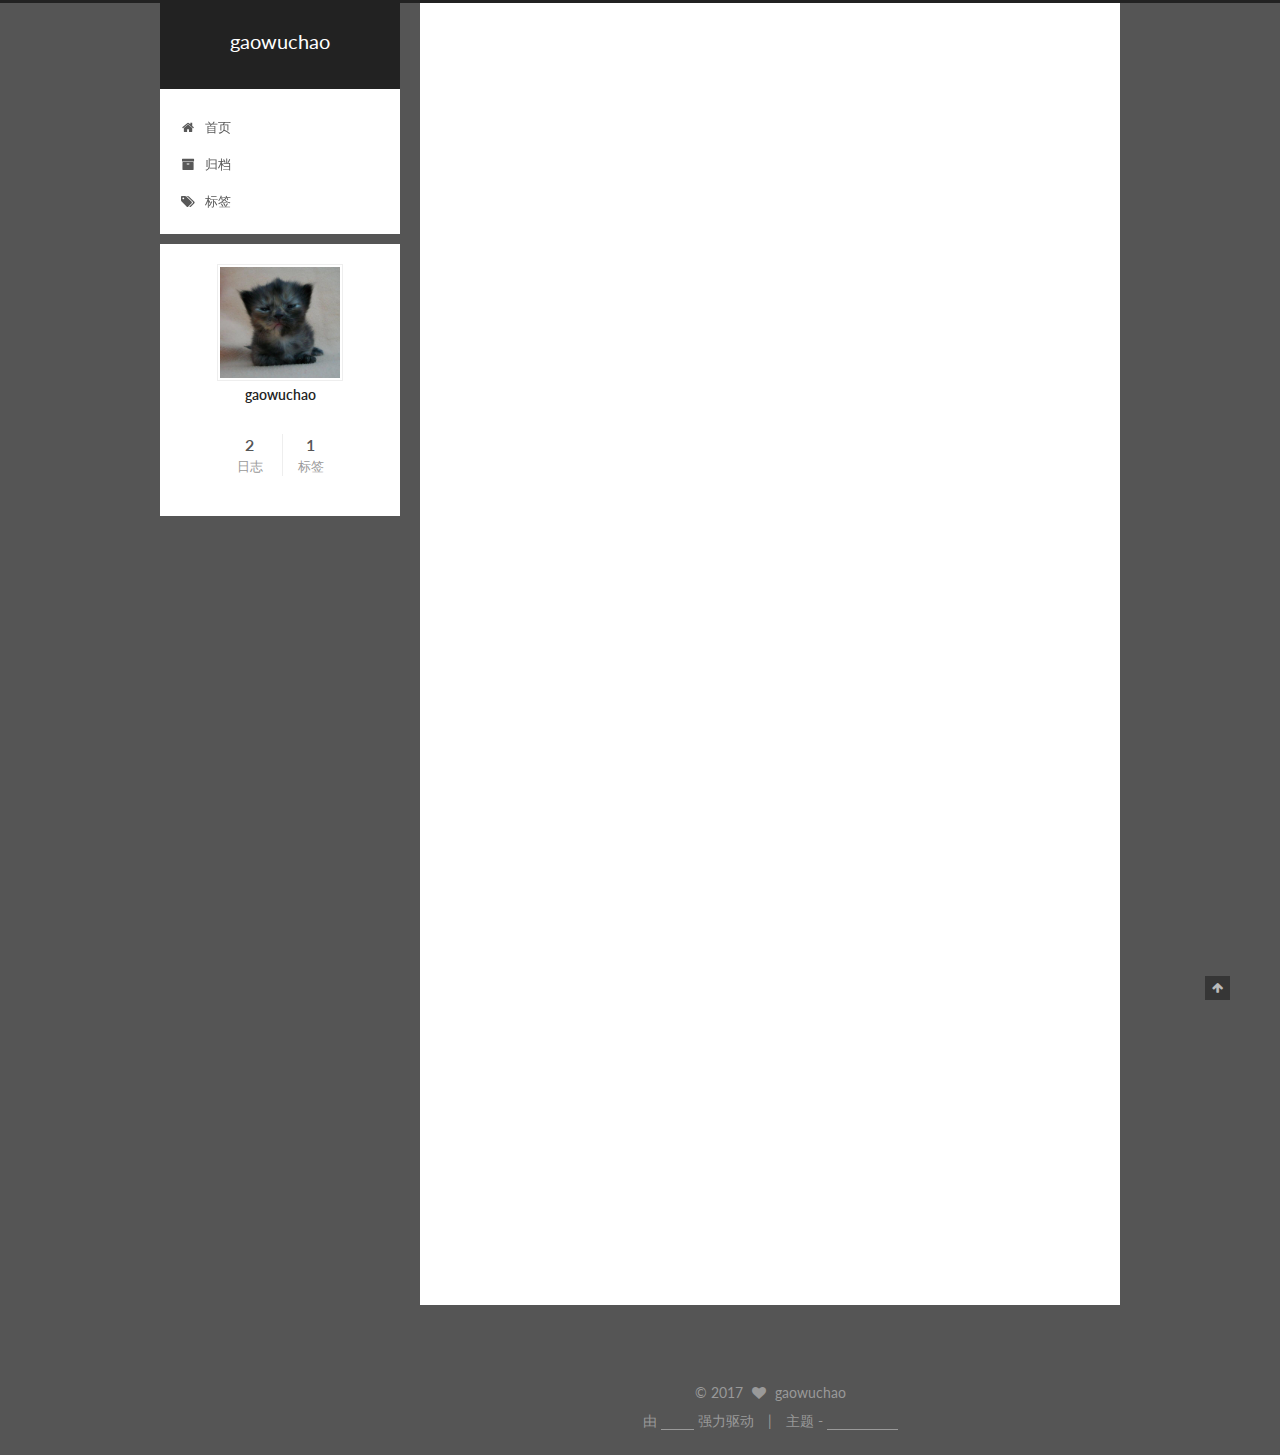
==== index.html @ a47b8e63 "Site updated: 2017-01-17 15:33:04" ====
<!doctype html>



  


<html class="theme-next pisces use-motion" lang="zh-Hans">
<head>
  <meta charset="UTF-8"/>
<meta http-equiv="X-UA-Compatible" content="IE=edge" />
<meta name="viewport" content="width=device-width, initial-scale=1, maximum-scale=1"/>



<meta http-equiv="Cache-Control" content="no-transform" />
<meta http-equiv="Cache-Control" content="no-siteapp" />












  
  
  <link href="/lib/fancybox/source/jquery.fancybox.css?v=2.1.5" rel="stylesheet" type="text/css" />




  
  
  
  

  
    
    
  

  

  

  

  

  
    
    
    <link href="//fonts.googleapis.com/css?family=Lato:300,300italic,400,400italic,700,700italic&subset=latin,latin-ext" rel="stylesheet" type="text/css">
  






<link href="/lib/font-awesome/css/font-awesome.min.css?v=4.6.2" rel="stylesheet" type="text/css" />

<link href="/css/main.css?v=5.1.0" rel="stylesheet" type="text/css" />


  <meta name="keywords" content="Hexo, NexT" />








  <link rel="shortcut icon" type="image/x-icon" href="/favicon.ico?v=5.1.0" />






<meta property="og:type" content="website">
<meta property="og:title" content="gaowuchao">
<meta property="og:url" content="http://yoursite.com/index.html">
<meta property="og:site_name" content="gaowuchao">
<meta name="twitter:card" content="summary">
<meta name="twitter:title" content="gaowuchao">



<script type="text/javascript" id="hexo.configurations">
  var NexT = window.NexT || {};
  var CONFIG = {
    root: '/',
    scheme: 'Pisces',
    sidebar: {"position":"left","display":"post"},
    fancybox: true,
    motion: true,
    duoshuo: {
      userId: '0',
      author: '博主'
    },
    algolia: {
      applicationID: '',
      apiKey: '',
      indexName: '',
      hits: {"per_page":10},
      labels: {"input_placeholder":"Search for Posts","hits_empty":"We didn't find any results for the search: ${query}","hits_stats":"${hits} results found in ${time} ms"}
    }
  };
</script>



  <link rel="canonical" href="http://yoursite.com/"/>





  <title> gaowuchao </title>
</head>

<body itemscope itemtype="http://schema.org/WebPage" lang="zh-Hans">

  










  
  
    
  

  <div class="container one-collumn sidebar-position-left 
   page-home 
 ">
    <div class="headband"></div>

    <header id="header" class="header" itemscope itemtype="http://schema.org/WPHeader">
      <div class="header-inner"><div class="site-meta ">
  

  <div class="custom-logo-site-title">
    <a href="/"  class="brand" rel="start">
      <span class="logo-line-before"><i></i></span>
      <span class="site-title">gaowuchao</span>
      <span class="logo-line-after"><i></i></span>
    </a>
  </div>
    
      <p class="site-subtitle"></p>
    
</div>

<div class="site-nav-toggle">
  <button>
    <span class="btn-bar"></span>
    <span class="btn-bar"></span>
    <span class="btn-bar"></span>
  </button>
</div>

<nav class="site-nav">
  

  
    <ul id="menu" class="menu">
      
        
        <li class="menu-item menu-item-home">
          <a href="/" rel="section">
            
              <i class="menu-item-icon fa fa-fw fa-home"></i> <br />
            
            首页
          </a>
        </li>
      
        
        <li class="menu-item menu-item-archives">
          <a href="/archives" rel="section">
            
              <i class="menu-item-icon fa fa-fw fa-archive"></i> <br />
            
            归档
          </a>
        </li>
      
        
        <li class="menu-item menu-item-tags">
          <a href="/tags" rel="section">
            
              <i class="menu-item-icon fa fa-fw fa-tags"></i> <br />
            
            标签
          </a>
        </li>
      

      
    </ul>
  

  
</nav>



 </div>
    </header>

    <main id="main" class="main">
      <div class="main-inner">
        <div class="content-wrap">
          <div id="content" class="content">
            
  <section id="posts" class="posts-expand">
    
      

  

  
  
  

  <article class="post post-type-normal " itemscope itemtype="http://schema.org/Article">
  <link itemprop="mainEntityOfPage" href="http://yoursite.com/2017/01/17/test-标题/">

  <span style="display:none" itemprop="author" itemscope itemtype="http://schema.org/Person">
    <meta itemprop="name" content="gaowuchao">
    <meta itemprop="description" content="">
    <meta itemprop="image" content="/images/head_img.png">
  </span>

  <span style="display:none" itemprop="publisher" itemscope itemtype="http://schema.org/Organization">
    <meta itemprop="name" content="gaowuchao">
    <span style="display:none" itemprop="logo" itemscope itemtype="http://schema.org/ImageObject">
      <img style="display:none;" itemprop="url image" alt="gaowuchao" src="">
    </span>
  </span>

    
      <header class="post-header">

        
        
          <h1 class="post-title" itemprop="name headline">
            
            
              
                
                <a class="post-title-link" href="/2017/01/17/test-标题/" itemprop="url">
                  test_title
                </a>
              
            
          </h1>
        

        <div class="post-meta">
          <span class="post-time">
            
              <span class="post-meta-item-icon">
                <i class="fa fa-calendar-o"></i>
              </span>
              
                <span class="post-meta-item-text">发表于</span>
              
              <time title="Post created" itemprop="dateCreated datePublished" datetime="2017-01-17T10:44:06+08:00">
                2017-01-17
              </time>
            

            

            
          </span>

          

          
            
          

          

          
          

          

          

        </div>
      </header>
    


    <div class="post-body" itemprop="articleBody">

      
      

      
        
          
            
          
        
      
    </div>

    <div>
      
    </div>

    <div>
      
    </div>


    <footer class="post-footer">
      

      

      
      
        <div class="post-eof"></div>
      
    </footer>
  </article>


    
      

  

  
  
  

  <article class="post post-type-normal " itemscope itemtype="http://schema.org/Article">
  <link itemprop="mainEntityOfPage" href="http://yoursite.com/2017/01/12/hello-world/">

  <span style="display:none" itemprop="author" itemscope itemtype="http://schema.org/Person">
    <meta itemprop="name" content="gaowuchao">
    <meta itemprop="description" content="">
    <meta itemprop="image" content="/images/head_img.png">
  </span>

  <span style="display:none" itemprop="publisher" itemscope itemtype="http://schema.org/Organization">
    <meta itemprop="name" content="gaowuchao">
    <span style="display:none" itemprop="logo" itemscope itemtype="http://schema.org/ImageObject">
      <img style="display:none;" itemprop="url image" alt="gaowuchao" src="">
    </span>
  </span>

    
      <header class="post-header">

        
        
          <h1 class="post-title" itemprop="name headline">
            
            
              
                
                <a class="post-title-link" href="/2017/01/12/hello-world/" itemprop="url">
                  Hello World
                </a>
              
            
          </h1>
        

        <div class="post-meta">
          <span class="post-time">
            
              <span class="post-meta-item-icon">
                <i class="fa fa-calendar-o"></i>
              </span>
              
                <span class="post-meta-item-text">发表于</span>
              
              <time title="Post created" itemprop="dateCreated datePublished" datetime="2017-01-12T16:53:51+08:00">
                2017-01-12
              </time>
            

            

            
          </span>

          

          
            
          

          

          
          

          

          

        </div>
      </header>
    


    <div class="post-body" itemprop="articleBody">

      
      

      
        
          
            <p>Welcome to <a href="https://hexo.io/" target="_blank" rel="external">Hexo</a>! This is your very first post. Check <a href="https://hexo.io/docs/" target="_blank" rel="external">documentation</a> for more info. If you get any problems when using Hexo, you can find the answer in <a href="https://hexo.io/docs/troubleshooting.html" target="_blank" rel="external">troubleshooting</a> or you can ask me on <a href="https://github.com/hexojs/hexo/issues" target="_blank" rel="external">GitHub</a>.</p>
<h2 id="Quick-Start"><a href="#Quick-Start" class="headerlink" title="Quick Start"></a>Quick Start</h2><h3 id="Create-a-new-post"><a href="#Create-a-new-post" class="headerlink" title="Create a new post"></a>Create a new post</h3><figure class="highlight bash"><table><tr><td class="gutter"><pre><div class="line">1</div></pre></td><td class="code"><pre><div class="line">$ hexo new <span class="string">"My New Post"</span></div></pre></td></tr></table></figure>
<p>More info: <a href="https://hexo.io/docs/writing.html" target="_blank" rel="external">Writing</a></p>
<h3 id="Run-server"><a href="#Run-server" class="headerlink" title="Run server"></a>Run server</h3><figure class="highlight bash"><table><tr><td class="gutter"><pre><div class="line">1</div></pre></td><td class="code"><pre><div class="line">$ hexo server</div></pre></td></tr></table></figure>
<p>More info: <a href="https://hexo.io/docs/server.html" target="_blank" rel="external">Server</a></p>
<h3 id="Generate-static-files"><a href="#Generate-static-files" class="headerlink" title="Generate static files"></a>Generate static files</h3><figure class="highlight bash"><table><tr><td class="gutter"><pre><div class="line">1</div></pre></td><td class="code"><pre><div class="line">$ hexo generate</div></pre></td></tr></table></figure>
<p>More info: <a href="https://hexo.io/docs/generating.html" target="_blank" rel="external">Generating</a></p>
<h3 id="Deploy-to-remote-sites"><a href="#Deploy-to-remote-sites" class="headerlink" title="Deploy to remote sites"></a>Deploy to remote sites</h3><figure class="highlight bash"><table><tr><td class="gutter"><pre><div class="line">1</div></pre></td><td class="code"><pre><div class="line">$ hexo deploy</div></pre></td></tr></table></figure>
<p>More info: <a href="https://hexo.io/docs/deployment.html" target="_blank" rel="external">Deployment</a></p>

          
        
      
    </div>

    <div>
      
    </div>

    <div>
      
    </div>


    <footer class="post-footer">
      

      

      
      
        <div class="post-eof"></div>
      
    </footer>
  </article>


    
  </section>

  

          
          </div>
          


          

        </div>
        
          
  
  <div class="sidebar-toggle">
    <div class="sidebar-toggle-line-wrap">
      <span class="sidebar-toggle-line sidebar-toggle-line-first"></span>
      <span class="sidebar-toggle-line sidebar-toggle-line-middle"></span>
      <span class="sidebar-toggle-line sidebar-toggle-line-last"></span>
    </div>
  </div>

  <aside id="sidebar" class="sidebar">
    <div class="sidebar-inner">

      

      

      <section class="site-overview sidebar-panel sidebar-panel-active">
        <div class="site-author motion-element" itemprop="author" itemscope itemtype="http://schema.org/Person">
          <img class="site-author-image" itemprop="image"
               src="/images/head_img.png"
               alt="gaowuchao" />
          <p class="site-author-name" itemprop="name">gaowuchao</p>
          <p class="site-description motion-element" itemprop="description"></p>
        </div>
        <nav class="site-state motion-element">
        
          
            <div class="site-state-item site-state-posts">
              <a href="/archives">
                <span class="site-state-item-count">2</span>
                <span class="site-state-item-name">日志</span>
              </a>
            </div>
          

          

          
            <div class="site-state-item site-state-tags">
              <a href="/tags">
                <span class="site-state-item-count">1</span>
                <span class="site-state-item-name">标签</span>
              </a>
            </div>
          

        </nav>

        

        <div class="links-of-author motion-element">
          
        </div>

        
        

        
        

        


      </section>

      

    </div>
  </aside>


        
      </div>
    </main>

    <footer id="footer" class="footer">
      <div class="footer-inner">
        <div class="copyright" >
  
  &copy; 
  <span itemprop="copyrightYear">2017</span>
  <span class="with-love">
    <i class="fa fa-heart"></i>
  </span>
  <span class="author" itemprop="copyrightHolder">gaowuchao</span>
</div>


<div class="powered-by">
  由 <a class="theme-link" href="https://hexo.io">Hexo</a> 强力驱动
</div>

<div class="theme-info">
  主题 -
  <a class="theme-link" href="https://github.com/iissnan/hexo-theme-next">
    NexT.Pisces
  </a>
</div>


        

        
      </div>
    </footer>

    <div class="back-to-top">
      <i class="fa fa-arrow-up"></i>
    </div>
  </div>

  

<script type="text/javascript">
  if (Object.prototype.toString.call(window.Promise) !== '[object Function]') {
    window.Promise = null;
  }
</script>









  




  
  <script type="text/javascript" src="/lib/jquery/index.js?v=2.1.3"></script>

  
  <script type="text/javascript" src="/lib/fastclick/lib/fastclick.min.js?v=1.0.6"></script>

  
  <script type="text/javascript" src="/lib/jquery_lazyload/jquery.lazyload.js?v=1.9.7"></script>

  
  <script type="text/javascript" src="/lib/velocity/velocity.min.js?v=1.2.1"></script>

  
  <script type="text/javascript" src="/lib/velocity/velocity.ui.min.js?v=1.2.1"></script>

  
  <script type="text/javascript" src="/lib/fancybox/source/jquery.fancybox.pack.js?v=2.1.5"></script>


  


  <script type="text/javascript" src="/js/src/utils.js?v=5.1.0"></script>

  <script type="text/javascript" src="/js/src/motion.js?v=5.1.0"></script>



  
  


  <script type="text/javascript" src="/js/src/affix.js?v=5.1.0"></script>

  <script type="text/javascript" src="/js/src/schemes/pisces.js?v=5.1.0"></script>



  

  


  <script type="text/javascript" src="/js/src/bootstrap.js?v=5.1.0"></script>



  



  




	





  





  

  




  
  

  

  

  
<script>
(function(){
    var bp = document.createElement('script');
    var curProtocol = window.location.protocol.split(':')[0];
    if (curProtocol === 'https') {
        bp.src = 'https://zz.bdstatic.com/linksubmit/push.js';        
    }
    else {
        bp.src = 'http://push.zhanzhang.baidu.com/push.js';
    }
    var s = document.getElementsByTagName("script")[0];
    s.parentNode.insertBefore(bp, s);
})();
</script>


  


</body>
</html>
---- css/main.css ----
/* normalize.css v3.0.2 | MIT License | git.io/normalize */
html {
  font-family: sans-serif; /* 1 */
  -ms-text-size-adjust: 100%; /* 2 */
  -webkit-text-size-adjust: 100%; /* 2 */
}
body {
  margin: 0;
}
article,
aside,
details,
figcaption,
figure,
footer,
header,
hgroup,
main,
menu,
nav,
section,
summary {
  display: block;
}
audio,
canvas,
progress,
video {
  display: inline-block; /* 1 */
  vertical-align: baseline; /* 2 */
}
audio:not([controls]) {
  display: none;
  height: 0;
}
[hidden],
template {
  display: none;
}
a {
  background-color: transparent;
}
a:active,
a:hover {
  outline: 0;
}
abbr[title] {
  border-bottom: 1px dotted;
}
b,
strong {
  font-weight: bold;
}
dfn {
  font-style: italic;
}
h1 {
  font-size: 2em;
  margin: 0.67em 0;
}
mark {
  background: #ff0;
  color: #000;
}
small {
  font-size: 80%;
}
sub,
sup {
  font-size: 75%;
  line-height: 0;
  position: relative;
  vertical-align: baseline;
}
sup {
  top: -0.5em;
}
sub {
  bottom: -0.25em;
}
img {
  border: 0;
}
svg:not(:root) {
  overflow: hidden;
}
figure {
  margin: 1em 40px;
}
hr {
  -moz-box-sizing: content-box;
  box-sizing: content-box;
  height: 0;
}
pre {
  overflow: auto;
}
code,
kbd,
pre,
samp {
  font-family: monospace, monospace;
  font-size: 1em;
}
button,
input,
optgroup,
select,
textarea {
  color: inherit; /* 1 */
  font: inherit; /* 2 */
  margin: 0; /* 3 */
}
button {
  overflow: visible;
}
button,
select {
  text-transform: none;
}
button,
html input[type="button"],
input[type="reset"],
input[type="submit"] {
  -webkit-appearance: button; /* 2 */
  cursor: pointer; /* 3 */
}
button[disabled],
html input[disabled] {
  cursor: default;
}
button::-moz-focus-inner,
input::-moz-focus-inner {
  border: 0;
  padding: 0;
}
input {
  line-height: normal;
}
input[type="checkbox"],
input[type="radio"] {
  box-sizing: border-box; /* 1 */
  padding: 0; /* 2 */
}
input[type="number"]::-webkit-inner-spin-button,
input[type="number"]::-webkit-outer-spin-button {
  height: auto;
}
input[type="search"] {
  -webkit-appearance: textfield; /* 1 */
  -moz-box-sizing: content-box;
  -webkit-box-sizing: content-box; /* 2 */
  box-sizing: content-box;
}
input[type="search"]::-webkit-search-cancel-button,
input[type="search"]::-webkit-search-decoration {
  -webkit-appearance: none;
}
fieldset {
  border: 1px solid #c0c0c0;
  margin: 0 2px;
  padding: 0.35em 0.625em 0.75em;
}
legend {
  border: 0; /* 1 */
  padding: 0; /* 2 */
}
textarea {
  overflow: auto;
}
optgroup {
  font-weight: bold;
}
table {
  border-collapse: collapse;
  border-spacing: 0;
}
td,
th {
  padding: 0;
}
::selection {
  background: #262a30;
  color: #fff;
}
body {
  position: relative;
  font-family: 'Lato', "PingFang SC", "Microsoft YaHei", sans-serif;
  font-size: 14px;
  line-height: 2;
  color: #555;
  background: #555;
}
@media (max-width: 767px) {
  body {
    padding-right: 0 !important;
  }
}
@media (min-width: 768px) and (max-width: 991px) {
  body {
    padding-right: 0 !important;
  }
}
@media (min-width: 1600px) {
  body {
    font-size: 16px;
  }
}
h1,
h2,
h3,
h4,
h5,
h6 {
  margin: 0;
  padding: 0;
  font-weight: bold;
  line-height: 1.5;
  font-family: 'Lato', "PingFang SC", "Microsoft YaHei", sans-serif;
}
h2,
h3,
h4,
h5,
h6 {
  margin: 20px 0 15px;
}
h1 {
  font-size: 22px;
}
@media (max-width: 767px) {
  h1 {
    font-size: 18px;
  }
}
h2 {
  font-size: 20px;
}
@media (max-width: 767px) {
  h2 {
    font-size: 16px;
  }
}
h3 {
  font-size: 18px;
}
@media (max-width: 767px) {
  h3 {
    font-size: 14px;
  }
}
h4 {
  font-size: 16px;
}
@media (max-width: 767px) {
  h4 {
    font-size: 12px;
  }
}
h5 {
  font-size: 14px;
}
@media (max-width: 767px) {
  h5 {
    font-size: 10px;
  }
}
h6 {
  font-size: 12px;
}
@media (max-width: 767px) {
  h6 {
    font-size: 8px;
  }
}
p {
  margin: 0 0 25px 0;
}
a {
  color: #555;
  text-decoration: none;
  border-bottom: 1px solid #999;
  word-wrap: break-word;
}
a:hover {
  color: #222;
  border-bottom-color: #222;
}
ul {
  list-style: none;
}
blockquote {
  margin: 0;
  padding: 0;
}
img {
  display: block;
  margin: auto;
  max-width: 100%;
  height: auto;
}
hr {
  margin: 40px 0;
  height: 3px;
  border: none;
  background-color: #ddd;
  background-image: repeating-linear-gradient(-45deg, #fff, #fff 4px, transparent 4px, transparent 8px);
}
blockquote {
  padding: 0 15px;
  color: #666;
  border-left: 4px solid #ddd;
}
blockquote cite::before {
  content: "-";
  padding: 0 5px;
}
dt {
  font-weight: 700;
}
dd {
  margin: 0;
  padding: 0;
}
.text-left {
  text-align: left;
}
.text-center {
  text-align: center;
}
.text-right {
  text-align: right;
}
.text-justify {
  text-align: justify;
}
.text-nowrap {
  white-space: nowrap;
}
.text-lowercase {
  text-transform: lowercase;
}
.text-uppercase {
  text-transform: uppercase;
}
.text-capitalize {
  text-transform: capitalize;
}
.center-block {
  display: block;
  margin-left: auto;
  margin-right: auto;
}
.clearfix:before,
.clearfix:after {
  content: " ";
  display: table;
}
.clearfix:after {
  clear: both;
}
.pullquote {
  width: 45%;
}
.pullquote.left {
  float: left;
  margin-left: 5px;
  margin-right: 10px;
}
.pullquote.right {
  float: right;
  margin-left: 10px;
  margin-right: 5px;
}
.affix.affix.affix {
  position: fixed;
}
.translation {
  margin-top: -20px;
  font-size: 14px;
  color: #999;
}
.scrollbar-measure {
  width: 100px;
  height: 100px;
  overflow: scroll;
  position: absolute;
  top: -9999px;
}
.use-motion .motion-element {
  opacity: 0;
}
#local-search-input {
  padding: 3px;
  border: none;
  text-indent: 14px;
  border-radius: 0;
  width: 140px;
  outline: none;
  border-bottom: 1px solid #999;
  background: inherit;
  opacity: 0.5;
}
#local-search-input:focus {
  opacity: 1;
}
.search-icon {
  position: absolute;
  top: 9px;
}
table {
  margin: 20px 0;
  width: 100%;
  border-collapse: collapse;
  border-spacing: 0;
  border: 1px solid #ddd;
  font-size: 14px;
  table-layout: fixed;
  word-wrap: break-all;
}
table>tbody>tr:nth-of-type(odd) {
  background-color: #f9f9f9;
}
table>tbody>tr:hover {
  background-color: #f5f5f5;
}
caption,
th,
td {
  padding: 8px;
  text-align: left;
  vertical-align: middle;
  font-weight: normal;
}
th,
td {
  border-bottom: 3px solid #ddd;
  border-right: 1px solid #eee;
}
th {
  padding-bottom: 10px;
  font-weight: 700;
}
td {
  border-bottom-width: 1px;
}
html,
body {
  height: 100%;
}
.container {
  position: relative;
  min-height: 100%;
}
.header-inner {
  margin: 0 auto;
  padding: 100px 0 70px;
  width: 700px;
}
@media (min-width: 1600px) {
  .container .header-inner {
    width: 900px;
  }
}
.main {
  padding-bottom: 150px;
}
.main-inner {
  margin: 0 auto;
  width: 700px;
}
@media (min-width: 1600px) {
  .container .main-inner {
    width: 900px;
  }
}
.footer {
  position: absolute;
  left: 0;
  bottom: 0;
  width: 100%;
  min-height: 50px;
}
.footer-inner {
  box-sizing: border-box;
  margin: 20px auto;
  width: 700px;
}
@media (min-width: 1600px) {
  .container .footer-inner {
    width: 900px;
  }
}
pre,
.highlight {
  overflow: auto;
  margin: 20px 0;
  padding: 0;
  font-size: 13px;
  color: #4d4d4c;
  background: #f7f7f7;
  line-height: 1.6;
}
pre,
code {
  font-family: consolas, Menlo, "PingFang SC", "Microsoft YaHei", monospace;
}
code {
  padding: 2px 4px;
  word-wrap: break-word;
  color: #4d4d4c;
  background: #f7f7f7;
  border-radius: 3px;
  font-size: 13px;
}
pre code {
  padding: 0;
  color: #4d4d4c;
  background: none;
  text-shadow: none;
}
.highlight {
  border-radius: 1px;
}
.highlight pre {
  border: none;
  margin: 0;
  padding: 10px 0;
}
.highlight table {
  margin: 0;
  width: auto;
  border: none;
}
.highlight td {
  border: none;
  padding: 0;
}
.highlight figcaption {
  font-size: 1em;
  color: #4d4d4c;
  line-height: 1em;
  margin-bottom: 1em;
}
.highlight figcaption:before,
.highlight figcaption:after {
  content: " ";
  display: table;
}
.highlight figcaption:after {
  clear: both;
}
.highlight figcaption a {
  float: right;
  color: #4d4d4c;
}
.highlight figcaption a:hover {
  border-bottom-color: #4d4d4c;
}
.highlight .gutter pre {
  padding-left: 10px;
  padding-right: 10px;
  color: #869194;
  text-align: right;
  background-color: #eff2f3;
}
.highlight .code pre {
  padding-left: 10px;
  padding-right: 10px;
  background-color: #f7f7f7;
}
.highlight .line {
  height: 20px;
}
.gutter {
  -webkit-user-select: none;
  -moz-user-select: none;
  -ms-user-select: none;
  user-select: none;
}
.gist table {
  width: auto;
}
.gist table td {
  border: none;
}
pre .deletion {
  background: #fdd;
}
pre .addition {
  background: #dfd;
}
pre .meta {
  color: #8959a8;
}
pre .comment {
  color: #8e908c;
}
pre .variable,
pre .attribute,
pre .tag,
pre .regexp,
pre .ruby .constant,
pre .xml .tag .title,
pre .xml .pi,
pre .xml .doctype,
pre .html .doctype,
pre .css .id,
pre .css .class,
pre .css .pseudo {
  color: #c82829;
}
pre .number,
pre .preprocessor,
pre .built_in,
pre .literal,
pre .params,
pre .constant,
pre .command {
  color: #f5871f;
}
pre .ruby .class .title,
pre .css .rules .attribute,
pre .string,
pre .value,
pre .inheritance,
pre .header,
pre .ruby .symbol,
pre .xml .cdata,
pre .special,
pre .number,
pre .formula {
  color: #718c00;
}
pre .title,
pre .css .hexcolor {
  color: #3e999f;
}
pre .function,
pre .python .decorator,
pre .python .title,
pre .ruby .function .title,
pre .ruby .title .keyword,
pre .perl .sub,
pre .javascript .title,
pre .coffeescript .title {
  color: #4271ae;
}
pre .keyword,
pre .javascript .function {
  color: #8959a8;
}
.full-image.full-image.full-image {
  border: none;
  max-width: 100%;
  width: auto;
  margin: 20px auto;
}
@media (min-width: 992px) {
  .full-image.full-image.full-image {
    max-width: none;
    width: 118%;
    margin: 0 -9%;
  }
}
.blockquote-center,
.page-home .post-type-quote blockquote,
.page-post-detail .post-type-quote blockquote {
  position: relative;
  margin: 40px 0;
  padding: 0;
  border-left: none;
  text-align: center;
}
.blockquote-center::before,
.page-home .post-type-quote blockquote::before,
.page-post-detail .post-type-quote blockquote::before,
.blockquote-center::after,
.page-home .post-type-quote blockquote::after,
.page-post-detail .post-type-quote blockquote::after {
  position: absolute;
  content: ' ';
  display: block;
  width: 100%;
  height: 24px;
  opacity: 0.2;
  background-repeat: no-repeat;
  background-position: 0 -6px;
  background-size: 22px 22px;
}
.blockquote-center::before,
.page-home .post-type-quote blockquote::before,
.page-post-detail .post-type-quote blockquote::before {
  top: -20px;
  background-image: url("../images/quote-l.svg");
  border-top: 1px solid #ccc;
}
.blockquote-center::after,
.page-home .post-type-quote blockquote::after,
.page-post-detail .post-type-quote blockquote::after {
  bottom: -20px;
  background-image: url("../images/quote-r.svg");
  border-bottom: 1px solid #ccc;
  background-position: 100% 8px;
}
.blockquote-center p,
.page-home .post-type-quote blockquote p,
.page-post-detail .post-type-quote blockquote p,
.blockquote-center div,
.page-home .post-type-quote blockquote div,
.page-post-detail .post-type-quote blockquote div {
  text-align: center;
}
.post .post-body .group-picture img {
  box-sizing: border-box;
  padding: 0 3px;
  border: none;
}
.post .group-picture-row {
  overflow: hidden;
  margin-top: 6px;
}
.post .group-picture-row:first-child {
  margin-top: 0;
}
.post .group-picture-column {
  float: left;
}
.page-post-detail .post-body .group-picture-column {
  float: none;
  margin-top: 10px;
  width: auto !important;
}
.page-post-detail .post-body .group-picture-column img {
  margin: 0 auto;
}
.page-archive .group-picture-container {
  overflow: hidden;
}
.page-archive .group-picture-row {
  float: left;
}
.page-archive .group-picture-row:first-child {
  margin-top: 6px;
}
.page-archive .group-picture-column {
  max-width: 150px;
  max-height: 150px;
}
.note {
  padding: 20px;
  margin: 20px 0;
  border: 1px solid #eee;
  border-left-width: 5px;
  border-radius: 3px;
}
.note h2,
.note h3,
.note h4,
.note h5,
.note h6 {
  margin-top: 0;
  margin-bottom: 5px;
}
.note p:last-child {
  margin-bottom: 0;
}
.note code {
  border-radius: 3px;
}
.note+.note {
  margin-top: -5px;
}
.default {
  border-left-color: #777;
}
.default h2,
.default h3,
.default h4,
.default h5,
.default h6 {
  color: #777;
}
.primary {
  border-left-color: #428bca;
}
.primary h2,
.primary h3,
.primary h4,
.primary h5,
.primary h6 {
  color: #428bca;
}
.success {
  border-left-color: #5cb85c;
}
.success h2,
.success h3,
.success h4,
.success h5,
.success h6 {
  color: #5cb85c;
}
.danger {
  border-left-color: #d9534f;
}
.danger h2,
.danger h3,
.danger h4,
.danger h5,
.danger h6 {
  color: #d9534f;
}
.warning {
  border-left-color: #f0ad4e;
}
.warning h2,
.warning h3,
.warning h4,
.warning h5,
.warning h6 {
  color: #f0ad4e;
}
.info {
  border-left-color: #5bc0de;
}
.info h2,
.info h3,
.info h4,
.info h5,
.info h6 {
  color: #5bc0de;
}
.btn {
  display: inline-block;
  padding: 0 20px;
  font-size: 14px;
  color: #fff;
  background: #222;
  border: 2px solid #555;
  text-decoration: none;
  border-radius: 0;
  transition-property: background-color;
  transition-duration: 0.2s;
  transition-timing-function: ease-in-out;
  transition-delay: 0s;
}
.btn:hover,
.post-more-link .btn:hover {
  border-color: #222;
  color: #fff;
  background: #222;
}
.btn-bar {
  display: block;
  width: 22px;
  height: 2px;
  background: #555;
  border-radius: 1px;
}
.btn-bar+.btn-bar {
  margin-top: 4px;
}
.pagination {
  margin: 120px 0 40px;
  text-align: center;
  border-top: 1px solid #eee;
}
.page-number-basic,
.pagination .prev,
.pagination .next,
.pagination .page-number,
.pagination .space {
  display: inline-block;
  position: relative;
  top: -1px;
  margin: 0 10px;
  padding: 0 10px;
  line-height: 30px;
}
@media (max-width: 767px) {
  .page-number-basic,
  .pagination .prev,
  .pagination .next,
  .pagination .page-number,
  .pagination .space {
    margin: 0 5px;
  }
}
.pagination .prev,
.pagination .next,
.pagination .page-number {
  border-bottom: 0;
  border-top: 1px solid #eee;
  transition-property: border-color;
  transition-duration: 0.2s;
  transition-timing-function: ease-in-out;
  transition-delay: 0s;
}
.pagination .prev:hover,
.pagination .next:hover,
.pagination .page-number:hover {
  border-top-color: #222;
}
.pagination .space {
  padding: 0;
  margin: 0;
}
.pagination .prev {
  margin-left: 0;
}
.pagination .next {
  margin-right: 0;
}
.pagination .page-number.current {
  color: #fff;
  background: #ccc;
  border-top-color: #ccc;
}
@media (max-width: 767px) {
  .pagination {
    border-top: none;
  }
  .pagination .prev,
  .pagination .next,
  .pagination .page-number {
    margin-bottom: 10px;
    border-top: 0;
    border-bottom: 1px solid #eee;
  }
  .pagination .prev:hover,
  .pagination .next:hover,
  .pagination .page-number:hover {
    border-bottom-color: #222;
  }
}
.comments {
  margin: 60px 20px 0;
}
.tag-cloud {
  text-align: center;
}
.tag-cloud a {
  display: inline-block;
  margin: 10px;
}
.back-to-top {
  box-sizing: border-box;
  position: fixed;
  bottom: -100px;
  right: 50px;
  z-index: 1050;
  padding: 0 6px;
  width: 25px;
  background: #222;
  font-size: 12px;
  opacity: 0.6;
  color: #fff;
  cursor: pointer;
  text-align: center;
  -webkit-transform: translateZ(0);
  transition-property: bottom;
  transition-duration: 0.2s;
  transition-timing-function: ease-in-out;
  transition-delay: 0s;
}
@media (max-width: 767px) {
  .back-to-top {
    display: none;
  }
}
@media (min-width: 768px) and (max-width: 991px) {
  .back-to-top {
    display: none;
  }
}
.back-to-top.back-to-top-on {
  bottom: 40px;
}
.header {
  background: #fff;
}
.header-inner {
  position: relative;
}
.headband {
  height: 3px;
  background: #222;
}
.site-meta {
  margin: 0;
  text-align: center;
}
@media (max-width: 767px) {
  .site-meta {
    text-align: center;
  }
}
.brand {
  position: relative;
  display: inline-block;
  padding: 0 40px;
  color: #fff;
  background: #222;
  border-bottom: none;
}
.brand:hover {
  color: #fff;
}
.logo {
  display: inline-block;
  margin-right: 5px;
  line-height: 36px;
  vertical-align: top;
}
.site-title {
  display: inline-block;
  vertical-align: top;
  line-height: 36px;
  font-size: 20px;
  font-weight: normal;
  font-family: 'Lato', "PingFang SC", "Microsoft YaHei", sans-serif;
}
.site-subtitle {
  margin-top: 10px;
  font-size: 13px;
  color: #ddd;
}
.use-motion .brand {
  opacity: 0;
}
.use-motion .logo,
.use-motion .site-title,
.use-motion .site-subtitle {
  opacity: 0;
  position: relative;
  top: -10px;
}
.site-nav-toggle {
  display: none;
  position: absolute;
  top: 10px;
  left: 10px;
}
@media (max-width: 767px) {
  .site-nav-toggle {
    display: block;
  }
}
.site-nav-toggle button {
  margin-top: 2px;
  padding: 9px 10px;
  background: transparent;
  border: none;
}
@media (max-width: 767px) {
  .site-nav {
    display: none;
    margin: 0 -10px;
    padding: 0 10px;
    clear: both;
    border-top: 1px solid #ddd;
  }
}
@media (min-width: 768px) and (max-width: 991px) {
  .site-nav {
    display: block !important;
  }
}
@media (min-width: 992px) {
  .site-nav {
    display: block !important;
  }
}
.menu {
  margin-top: 20px;
  padding-left: 0;
  text-align: center;
}
.menu .menu-item {
  display: inline-block;
  margin: 0 10px;
}
@media screen and (max-width: 767px) {
  .menu .menu-item {
    margin-top: 10px;
  }
}
.menu .menu-item a {
  display: block;
  font-size: 13px;
  text-transform: capitalize;
  line-height: inherit;
  border-bottom: 1px solid transparent;
  transition-property: border-color;
  transition-duration: 0.2s;
  transition-timing-function: ease-in-out;
  transition-delay: 0s;
}
.menu .menu-item a:hover,
.menu-item-active a {
  border-bottom-color: #222;
}
.menu .menu-item .fa {
  margin-right: 5px;
}
.use-motion .menu-item {
  opacity: 0;
}
.post-body {
  font-family: 'Lato', "PingFang SC", "Microsoft YaHei", sans-serif;
}
@media (max-width: 767px) {
  .post-body {
    word-break: break-word;
  }
}
.post-body .fancybox img {
  display: block !important;
  margin: 0 auto;
  cursor: pointer;
  cursor: zoom-in;
  cursor: -webkit-zoom-in;
}
.post-body .image-caption,
.post-body .figure .caption {
  margin: 10px auto 15px;
  text-align: center;
  font-size: 14px;
  color: #999;
  font-weight: bold;
  line-height: 1;
}
.post-sticky-flag {
  display: inline-block;
  font-size: 16px;
  -ms-transform: rotate(30deg);
  -webkit-transform: rotate(30deg);
  -moz-transform: rotate(30deg);
  -ms-transform: rotate(30deg);
  -o-transform: rotate(30deg);
  transform: rotate(30deg);
}
.posts-expand {
  padding-top: 40px;
}
@media (max-width: 767px) {
  .posts-expand {
    margin: 0 20px;
  }
  .post-body pre,
  .post-body .highlight {
    padding: 10px;
  }
  .post-body pre .gutter pre,
  .post-body .highlight .gutter pre {
    padding-right: 10px;
  }
}
@media (min-width: 992px) {
  .posts-expand .post-body {
    text-align: justify;
  }
}
.posts-expand .post-body h2,
.posts-expand .post-body h3,
.posts-expand .post-body h4,
.posts-expand .post-body h5,
.posts-expand .post-body h6 {
  padding-top: 10px;
}
.posts-expand .post-body h2 .header-anchor,
.posts-expand .post-body h3 .header-anchor,
.posts-expand .post-body h4 .header-anchor,
.posts-expand .post-body h5 .header-anchor,
.posts-expand .post-body h6 .header-anchor {
  float: right;
  margin-left: 10px;
  color: #ccc;
  border-bottom-style: none;
  visibility: hidden;
}
.posts-expand .post-body h2 .header-anchor:hover,
.posts-expand .post-body h3 .header-anchor:hover,
.posts-expand .post-body h4 .header-anchor:hover,
.posts-expand .post-body h5 .header-anchor:hover,
.posts-expand .post-body h6 .header-anchor:hover {
  color: inherit;
}
.posts-expand .post-body h2:hover .header-anchor,
.posts-expand .post-body h3:hover .header-anchor,
.posts-expand .post-body h4:hover .header-anchor,
.posts-expand .post-body h5:hover .header-anchor,
.posts-expand .post-body h6:hover .header-anchor {
  visibility: visible;
}
.posts-expand .post-body ul li {
  list-style: circle;
}
.posts-expand .post-body img {
  box-sizing: border-box;
  margin: auto;
  padding: 3px;
  border: 1px solid #ddd;
}
.posts-expand .fancybox img {
  margin: 0 auto;
}
@media (max-width: 767px) {
  .posts-collapse {
    margin: 0 20px;
  }
  .posts-collapse .post-title,
  .posts-collapse .post-meta {
    display: block;
    width: auto;
    text-align: left;
  }
}
.posts-collapse {
  position: relative;
  z-index: 1010;
  margin-left: 55px;
}
.posts-collapse::after {
  content: " ";
  position: absolute;
  top: 20px;
  left: 0;
  margin-left: -2px;
  width: 4px;
  height: 100%;
  background: #f5f5f5;
  z-index: -1;
}
@media (max-width: 767px) {
  .posts-collapse {
    margin: 0 20px;
  }
}
.posts-collapse .collection-title {
  position: relative;
  margin: 60px 0;
}
.posts-collapse .collection-title h2 {
  margin-left: 20px;
}
.posts-collapse .collection-title small {
  color: #bbb;
}
.posts-collapse .collection-title::before {
  content: " ";
  position: absolute;
  left: 0;
  top: 50%;
  margin-left: -4px;
  margin-top: -4px;
  width: 8px;
  height: 8px;
  background: #bbb;
  border-radius: 50%;
}
.posts-collapse .post {
  margin: 30px 0;
}
.posts-collapse .post-header {
  position: relative;
  transition-duration: 0.2s;
  transition-timing-function: ease-in-out;
  transition-delay: 0s;
  transition-property: border;
  border-bottom: 1px dashed #ccc;
}
.posts-collapse .post-header::before {
  content: " ";
  position: absolute;
  left: 0;
  top: 12px;
  width: 6px;
  height: 6px;
  margin-left: -4px;
  background: #bbb;
  border-radius: 50%;
  border: 1px solid #fff;
  transition-duration: 0.2s;
  transition-timing-function: ease-in-out;
  transition-delay: 0s;
  transition-property: background;
}
.posts-collapse .post-header:hover {
  border-bottom-color: #666;
}
.posts-collapse .post-header:hover::before {
  background: #222;
}
.posts-collapse .post-meta {
  position: absolute;
  font-size: 12px;
  left: 20px;
  top: 5px;
}
.posts-collapse .post-comments-count {
  display: none;
}
.posts-collapse .post-title {
  margin-left: 60px;
  font-size: 16px;
  font-weight: normal;
  line-height: inherit;
}
.posts-collapse .post-title::after {
  margin-left: 3px;
  opacity: 0.6;
}
.posts-collapse .post-title a {
  color: #666;
  border-bottom: none;
}
.page-home .post-type-quote .post-header,
.page-post-detail .post-type-quote .post-header,
.page-home .post-type-quote .post-tags,
.page-post-detail .post-type-quote .post-tags {
  display: none;
}
.posts-expand .post-title {
  font-size: 26px;
  text-align: center;
  word-break: break-word;
  font-weight: 400;
}
@media (max-width: 767px) {
  .posts-expand .post-title {
    font-size: 22px;
  }
}
.posts-expand .post-title-link {
  display: inline-block;
  position: relative;
  color: #555;
  border-bottom: none;
  line-height: 1.2;
  vertical-align: top;
}
.posts-expand .post-title-link::before {
  content: "";
  position: absolute;
  width: 100%;
  height: 2px;
  bottom: 0;
  left: 0;
  background-color: #000;
  visibility: hidden;
  -webkit-transform: scaleX(0);
  -moz-transform: scaleX(0);
  -ms-transform: scaleX(0);
  -o-transform: scaleX(0);
  transform: scaleX(0);
  transition-duration: 0.2s;
  transition-timing-function: ease-in-out;
  transition-delay: 0s;
}
.posts-expand .post-title-link:hover::before {
  visibility: visible;
  -webkit-transform: scaleX(1);
  -moz-transform: scaleX(1);
  -ms-transform: scaleX(1);
  -o-transform: scaleX(1);
  transform: scaleX(1);
}
.posts-expand .post-title-link .fa {
  font-size: 16px;
}
.posts-expand .post-meta {
  margin: 3px 0 60px 0;
  color: #999;
  font-family: 'Lato', "PingFang SC", "Microsoft YaHei", sans-serif;
  font-size: 12px;
  text-align: center;
}
.posts-expand .post-meta .post-category-list {
  display: inline-block;
  margin: 0;
  padding: 3px;
}
.posts-expand .post-meta .post-category-list-link {
  color: #999;
}
.posts-expand .post-meta .post-description {
  font-size: 14px;
  margin-top: 2px;
}
.post-meta-divider {
  margin: 0 0.5em;
}
.post-meta-item-icon {
  margin-right: 3px;
}
@media (min-width: 768px) and (max-width: 991px) {
  .post-meta-item-icon {
    display: inline-block;
  }
}
@media (max-width: 767px) {
  .post-meta-item-icon {
    display: inline-block;
  }
}
@media (min-width: 768px) and (max-width: 991px) {
  .post-meta-item-text {
    display: none;
  }
}
@media (max-width: 767px) {
  .post-meta-item-text {
    display: none;
  }
}
@media (max-width: 767px) {
  .posts-expand .post-comments-count {
    display: none;
  }
}
.post-more-link {
  margin-top: 50px;
}
.post-more-link .btn {
  color: #555;
  font-size: 14px;
  background: #fff;
  border-radius: 2px;
  line-height: 2;
  margin: 0 4px 8px 4px;
}
.post-more-link .fa-fw {
  width: 1.285714285714286em;
  text-align: left;
}
.posts-expand .post-tags {
  margin-top: 40px;
  text-align: center;
}
.posts-expand .post-tags a {
  display: inline-block;
  margin-right: 10px;
  font-size: 13px;
}
.post-nav {
  display: table;
  margin-top: 60px;
  width: 100%;
  border-top: 1px solid #eee;
}
.post-nav-divider {
  display: table-cell;
  width: 10%;
}
.post-nav-item {
  display: table-cell;
  padding: 10px 0 0 0;
  width: 45%;
  vertical-align: top;
}
.post-nav-item a {
  position: relative;
  display: block;
  line-height: 25px;
  font-size: 14px;
  color: #555;
  border-bottom: none;
}
.post-nav-item a:hover {
  color: #222;
  border-bottom: none;
}
.post-nav-item a:active {
  top: 2px;
}
.post-nav-item .fa {
  position: absolute;
  top: 8px;
  left: 0;
  font-size: 12px;
}
.post-nav-next a {
  padding-left: 15px;
}
.post-nav-prev {
  text-align: right;
}
.post-nav-prev a {
  padding-right: 15px;
}
.post-nav-prev .fa {
  right: 0;
  left: auto;
}
.posts-expand .post-eof {
  display: block;
  margin: 80px auto 60px;
  width: 8%;
  height: 1px;
  background: #ccc;
  text-align: center;
}
.post:last-child .post-eof.post-eof.post-eof {
  display: none;
}
.post-gallery {
  display: table;
  table-layout: fixed;
  width: 100%;
  border-collapse: separate;
}
.post-gallery-row {
  display: table-row;
}
.post-gallery .post-gallery-img {
  display: table-cell;
  text-align: center;
  vertical-align: middle;
  border: none;
}
.post-gallery .post-gallery-img img {
  max-width: 100%;
  max-height: 100%;
  border: none;
}
.fancybox-close,
.fancybox-close:hover {
  border: none;
}
.sidebar {
  position: fixed;
  right: 0;
  top: 0;
  bottom: 0;
  width: 0;
  z-index: 1040;
  box-shadow: inset 0 2px 6px #000;
  background: #222;
  -webkit-transform: translateZ(0);
}
.sidebar a {
  color: #999;
  border-bottom-color: #555;
}
.sidebar a:hover {
  color: #eee;
}
@media (min-width: 768px) and (max-width: 991px) {
  .sidebar {
    display: none !important;
  }
}
@media (max-width: 767px) {
  .sidebar {
    display: none !important;
  }
}
.sidebar-inner {
  position: relative;
  padding: 20px 10px;
  color: #999;
  text-align: center;
}
.sidebar-toggle {
  position: fixed;
  right: 50px;
  bottom: 45px;
  width: 15px;
  height: 15px;
  padding: 5px;
  background: #222;
  line-height: 0;
  z-index: 1050;
  cursor: pointer;
  -webkit-transform: translateZ(0);
}
@media (min-width: 768px) and (max-width: 991px) {
  .sidebar-toggle {
    display: none;
  }
}
@media (max-width: 767px) {
  .sidebar-toggle {
    display: none;
  }
}
.sidebar-toggle-line {
  position: relative;
  display: inline-block;
  vertical-align: top;
  height: 2px;
  width: 100%;
  background: #fff;
  margin-top: 3px;
}
.sidebar-toggle-line:first-child {
  margin-top: 0;
}
.site-author-image {
  display: block;
  margin: 0 auto;
  padding: 2px;
  max-width: 120px;
  height: auto;
  border: 1px solid #eee;
}
.site-author-name {
  margin: 0;
  text-align: center;
  color: #222;
  font-weight: 600;
}
.site-description {
  margin-top: 0;
  text-align: center;
  font-size: 13px;
  color: #999;
}
.site-state {
  overflow: hidden;
  line-height: 1.4;
  white-space: nowrap;
  text-align: center;
}
.site-state-item {
  display: inline-block;
  padding: 0 15px;
  border-left: 1px solid #eee;
}
.site-state-item:first-child {
  border-left: none;
}
.site-state-item a {
  border-bottom: none;
}
.site-state-item-count {
  display: block;
  text-align: center;
  color: inherit;
  font-weight: 600;
  font-size: 16px;
}
.site-state-item-name {
  font-size: 13px;
  color: #999;
}
.feed-link {
  margin-top: 20px;
}
.feed-link a {
  display: inline-block;
  padding: 0 15px;
  color: #fc6423;
  border: 1px solid #fc6423;
  border-radius: 4px;
}
.feed-link a i {
  color: #fc6423;
  font-size: 14px;
}
.feed-link a:hover {
  color: #fff;
  background: #fc6423;
}
.feed-link a:hover i {
  color: #fff;
}
.links-of-author {
  margin-top: 20px;
}
.links-of-author a {
  display: inline-block;
  vertical-align: middle;
  margin-right: 10px;
  margin-bottom: 10px;
  border-bottom-color: #555;
  font-size: 13px;
}
.links-of-author a:before {
  display: inline-block;
  vertical-align: middle;
  margin-right: 3px;
  content: " ";
  width: 4px;
  height: 4px;
  border-radius: 50%;
  background: #ba6ffa;
}
.links-of-blogroll {
  font-size: 13px;
}
.links-of-blogroll-title {
  margin-top: 20px;
  font-size: 14px;
  font-weight: 600;
}
.links-of-blogroll-list {
  margin: 0;
  padding: 0;
}
.links-of-blogroll-item {
  padding: 2px 10px;
}
.sidebar-nav {
  margin: 0 0 20px;
  padding-left: 0;
}
.sidebar-nav li {
  display: inline-block;
  cursor: pointer;
  border-bottom: 1px solid transparent;
  font-size: 14px;
  color: #555;
}
.sidebar-nav li:hover {
  color: #fc6423;
}
.page-post-detail .sidebar-nav-toc {
  padding: 0 5px;
}
.page-post-detail .sidebar-nav-overview {
  margin-left: 10px;
}
.sidebar-nav .sidebar-nav-active {
  color: #fc6423;
  border-bottom-color: #fc6423;
}
.sidebar-nav .sidebar-nav-active:hover {
  color: #fc6423;
}
.sidebar-panel {
  display: none;
}
.sidebar-panel-active {
  display: block;
}
.post-toc-empty {
  font-size: 14px;
  color: #666;
}
.post-toc-wrap {
  overflow: hidden;
}
.post-toc {
  overflow: auto;
}
.post-toc ol {
  margin: 0;
  padding: 0 2px 5px 10px;
  text-align: left;
  list-style: none;
  font-size: 14px;
}
.post-toc ol > ol {
  padding-left: 0;
}
.post-toc ol a {
  transition-duration: 0.2s;
  transition-timing-function: ease-in-out;
  transition-delay: 0s;
  transition-property: all;
  color: #666;
  border-bottom-color: #ccc;
}
.post-toc ol a:hover {
  color: #000;
  border-bottom-color: #000;
}
.post-toc .nav-item {
  overflow: hidden;
  text-overflow: ellipsis;
  white-space: nowrap;
  line-height: 1.8;
}
.post-toc .nav .nav-child {
  display: none;
}
.post-toc .nav .active > .nav-child {
  display: block;
}
.post-toc .nav .active-current > .nav-child {
  display: block;
}
.post-toc .nav .active-current > .nav-child > .nav-item {
  display: block;
}
.post-toc .nav .active > a {
  color: #fc6423;
  border-bottom-color: #fc6423;
}
.post-toc .nav .active-current > a {
  color: #fc6423;
}
.post-toc .nav .active-current > a:hover {
  color: #fc6423;
}
.footer {
  font-size: 14px;
  color: #999;
}
.footer img {
  border: none;
}
.footer-inner {
  text-align: center;
}
.with-love {
  display: inline-block;
  margin: 0 5px;
}
.powered-by,
.theme-info {
  display: inline-block;
}
.powered-by {
  margin-right: 10px;
}
.powered-by::after {
  content: "|";
  padding-left: 10px;
}
.cc-license {
  margin-top: 10px;
  text-align: center;
}
.cc-license .cc-opacity {
  opacity: 0.7;
  border-bottom: none;
}
.cc-license .cc-opacity:hover {
  opacity: 0.9;
}
.cc-license img {
  display: inline-block;
}
.theme-next #ds-thread #ds-reset {
  color: #555;
}
.theme-next #ds-thread #ds-reset .ds-replybox {
  margin-bottom: 30px;
}
.theme-next #ds-thread #ds-reset .ds-replybox .ds-avatar,
.theme-next #ds-reset .ds-avatar img {
  box-shadow: none;
}
.theme-next #ds-thread #ds-reset .ds-textarea-wrapper {
  border-color: #c7d4e1;
  background: none;
  border-top-right-radius: 3px;
  border-top-left-radius: 3px;
}
.theme-next #ds-thread #ds-reset .ds-textarea-wrapper textarea {
  height: 60px;
}
.theme-next #ds-reset .ds-rounded-top {
  border-radius: 0;
}
.theme-next #ds-thread #ds-reset .ds-post-toolbar {
  box-sizing: border-box;
  border: 1px solid #c7d4e1;
  background: #f6f8fa;
}
.theme-next #ds-thread #ds-reset .ds-post-options {
  height: 40px;
  border: none;
  background: none;
}
.theme-next #ds-thread #ds-reset .ds-toolbar-buttons {
  top: 11px;
}
.theme-next #ds-thread #ds-reset .ds-sync {
  top: 5px;
}
.theme-next #ds-thread #ds-reset .ds-post-button {
  top: 4px;
  right: 5px;
  width: 90px;
  height: 30px;
  border: 1px solid #c5ced7;
  border-radius: 3px;
  background-image: linear-gradient(#fbfbfc, #f5f7f9);
  color: #60676d;
}
.theme-next #ds-thread #ds-reset .ds-post-button:hover {
  background-position: 0 -30px;
  color: #60676d;
}
.theme-next #ds-thread #ds-reset .ds-comments-info {
  padding: 10px 0;
}
.theme-next #ds-thread #ds-reset .ds-sort {
  display: none;
}
.theme-next #ds-thread #ds-reset li.ds-tab a.ds-current {
  border: none;
  background: #f6f8fa;
  color: #60676d;
}
.theme-next #ds-thread #ds-reset li.ds-tab a.ds-current:hover {
  background-color: #e9f0f7;
  color: #60676d;
}
.theme-next #ds-thread #ds-reset li.ds-tab a {
  border-radius: 2px;
  padding: 5px;
}
.theme-next #ds-thread #ds-reset .ds-login-buttons p {
  color: #999;
  line-height: 36px;
}
.theme-next #ds-thread #ds-reset .ds-login-buttons .ds-service-list li {
  height: 28px;
}
.theme-next #ds-thread #ds-reset .ds-service-list a {
  background: none;
  padding: 5px;
  border: 1px solid;
  border-radius: 3px;
  text-align: center;
}
.theme-next #ds-thread #ds-reset .ds-service-list a:hover {
  color: #fff;
  background: #666;
}
.theme-next #ds-thread #ds-reset .ds-service-list .ds-weibo {
  color: #fc9b00;
  border-color: #fc9b00;
}
.theme-next #ds-thread #ds-reset .ds-service-list .ds-weibo:hover {
  background: #fc9b00;
}
.theme-next #ds-thread #ds-reset .ds-service-list .ds-qq {
  color: #60a3ec;
  border-color: #60a3ec;
}
.theme-next #ds-thread #ds-reset .ds-service-list .ds-qq:hover {
  background: #60a3ec;
}
.theme-next #ds-thread #ds-reset .ds-service-list .ds-renren {
  color: #2e7ac4;
  border-color: #2e7ac4;
}
.theme-next #ds-thread #ds-reset .ds-service-list .ds-renren:hover {
  background: #2e7ac4;
}
.theme-next #ds-thread #ds-reset .ds-service-list .ds-douban {
  color: #37994c;
  border-color: #37994c;
}
.theme-next #ds-thread #ds-reset .ds-service-list .ds-douban:hover {
  background: #37994c;
}
.theme-next #ds-thread #ds-reset .ds-service-list .ds-kaixin {
  color: #fef20d;
  border-color: #fef20d;
}
.theme-next #ds-thread #ds-reset .ds-service-list .ds-kaixin:hover {
  background: #fef20d;
}
.theme-next #ds-thread #ds-reset .ds-service-list .ds-netease {
  color: #f00;
  border-color: #f00;
}
.theme-next #ds-thread #ds-reset .ds-service-list .ds-netease:hover {
  background: #f00;
}
.theme-next #ds-thread #ds-reset .ds-service-list .ds-sohu {
  color: #ffcb05;
  border-color: #ffcb05;
}
.theme-next #ds-thread #ds-reset .ds-service-list .ds-sohu:hover {
  background: #ffcb05;
}
.theme-next #ds-thread #ds-reset .ds-service-list .ds-baidu {
  color: #2831e0;
  border-color: #2831e0;
}
.theme-next #ds-thread #ds-reset .ds-service-list .ds-baidu:hover {
  background: #2831e0;
}
.theme-next #ds-thread #ds-reset .ds-service-list .ds-google {
  color: #166bec;
  border-color: #166bec;
}
.theme-next #ds-thread #ds-reset .ds-service-list .ds-google:hover {
  background: #166bec;
}
.theme-next #ds-thread #ds-reset .ds-service-list .ds-weixin {
  color: #00ce0d;
  border-color: #00ce0d;
}
.theme-next #ds-thread #ds-reset .ds-service-list .ds-weixin:hover {
  background: #00ce0d;
}
.theme-next #ds-thread #ds-reset .ds-service-list .ds-more-services {
  border: none;
}
.theme-next #ds-thread #ds-reset .ds-service-list .ds-more-services:hover {
  background: none;
}
.theme-next #ds-reset .duoshuo-ua-admin {
  display: inline-block;
  color: #f00;
}
.theme-next #ds-reset .duoshuo-ua-platform,
.theme-next #ds-reset .duoshuo-ua-browser {
  color: #ccc;
}
.theme-next #ds-reset .duoshuo-ua-platform .fa,
.theme-next #ds-reset .duoshuo-ua-browser .fa {
  display: inline-block;
  margin-right: 3px;
}
.theme-next #ds-reset .duoshuo-ua-separator {
  display: inline-block;
  margin-left: 5px;
}
.theme-next .this_ua {
  background-color: #ccc !important;
  border-radius: 4px;
  padding: 0 5px !important;
  margin: 1px 1px !important;
  border: 1px solid #bbb !important;
  color: #fff;
  display: inline-block !important;
}
.theme-next .this_ua.admin {
  background-color: #d9534f !important;
  border-color: #d9534f !important;
}
.theme-next .this_ua.platform.iOS,
.theme-next .this_ua.platform.Mac,
.theme-next .this_ua.platform.Windows {
  background-color: #39b3d7 !important;
  border-color: #46b8da !important;
}
.theme-next .this_ua.platform.Linux {
  background-color: #3a3a3a !important;
  border-color: #1f1f1f !important;
}
.theme-next .this_ua.platform.Android {
  background-color: #00c47d !important;
  border-color: #01b171 !important;
}
.theme-next .this_ua.browser.Mobile,
.theme-next .this_ua.browser.Chrome {
  background-color: #5cb85c !important;
  border-color: #4cae4c !important;
}
.theme-next .this_ua.browser.Firefox {
  background-color: #f0ad4e !important;
  border-color: #eea236 !important;
}
.theme-next .this_ua.browser.Maxthon,
.theme-next .this_ua.browser.IE {
  background-color: #428bca !important;
  border-color: #357ebd !important;
}
.theme-next .this_ua.browser.baidu,
.theme-next .this_ua.browser.UCBrowser,
.theme-next .this_ua.browser.Opera {
  background-color: #d9534f !important;
  border-color: #d43f3a !important;
}
.theme-next .this_ua.browser.Android,
.theme-next .this_ua.browser.QQBrowser {
  background-color: #78ace9 !important;
  border-color: #4cae4c !important;
}
.cloud-tie-wrapper img {
  display: inline-block;
}
.cloud-tie-wrapper .total-txt {
  font-size: 1em !important;
}
.cloud-tie-join-count .join-count {
  color: #555 !important;
  font-size: inherit !important;
  margin: 0 !important;
}
.post-spread {
  margin-top: 20px;
  text-align: center;
}
.jiathis_style {
  display: inline-block;
}
.jiathis_style a {
  border: none;
}
.post-spread {
  margin-top: 20px;
  text-align: center;
}
.bdshare-slide-button-box a {
  border: none;
}
.bdsharebuttonbox {
  display: inline-block;
}
.bdsharebuttonbox a {
  border: none;
}
ul.search-result-list {
  padding-left: 0px;
  margin: 0px 5px 0px 8px;
}
p.search-result {
  border-bottom: 1px dashed #ccc;
  padding: 5px 0;
}
a.search-result-title {
  font-weight: bold;
}
a.search-result {
  border-bottom: transparent;
  display: block;
  white-space: nowrap;
  overflow: hidden;
  text-overflow: ellipsis;
}
.search-keyword {
  border-bottom: 1px dashed #f00;
  font-size: 14px;
  font-weight: bold;
  color: #f00;
}
#local-search-result {
  height: 88%;
  overflow: auto;
}
.popup {
  display: none;
  position: fixed;
  top: 10%;
  left: 50%;
  width: 700px;
  height: 80%;
  margin-left: -350px;
  padding: 3px 0 0 10px;
  background: #fff;
  color: #333;
  z-index: 9999;
  border-radius: 5px;
}
@media (max-width: 767px) {
  .popup {
    padding: 3px;
    top: 0;
    left: 0;
    margin: 0;
    width: 100%;
    height: 100%;
    border-radius: 0px;
  }
}
.popoverlay {
  position: fixed;
  width: 100%;
  height: 100%;
  top: 0px;
  left: 0px;
  z-index: 2080;
  background-color: rgba(0,0,0,0.3);
}
#local-search-input {
  margin-bottom: 10px;
  padding: 10px;
  width: 97%;
  font-size: 18px;
}
.popup .fa-search {
  padding-top: 8px;
}
.popup-btn-close {
  position: absolute;
  top: 6px;
  right: 14px;
  color: #4ebd79;
  font-size: 14px;
  font-weight: bold;
  text-transform: uppercase;
  cursor: pointer;
}
#no-result {
  position: absolute;
  left: 44%;
  top: 42%;
  color: #ccc;
}
.busuanzi-count:before {
  content: " ";
  float: left;
  width: 260px;
  min-height: 25px;
}
@media (min-width: 768px) and (max-width: 991px) {
  .busuanzi-count {
    width: auto;
  }
  .busuanzi-count:before {
    display: none;
  }
}
@media (max-width: 767px) {
  .busuanzi-count {
    width: auto;
  }
  .busuanzi-count:before {
    display: none;
  }
}
.site-uv,
.site-pv,
.page-pv {
  display: inline-block;
}
.site-uv .busuanzi-value,
.site-pv .busuanzi-value,
.page-pv .busuanzi-value {
  margin: 0 5px;
}
.site-uv {
  margin-right: 10px;
}
.site-uv::after {
  content: "|";
  padding-left: 10px;
}
.use-motion .post {
  opacity: 0;
}
.page-archive .archive-page-counter {
  position: relative;
  top: 3px;
  left: 20px;
}
@media (max-width: 767px) {
  .page-archive .archive-page-counter {
    top: 5px;
  }
}
.page-archive .posts-collapse .archive-move-on {
  position: absolute;
  top: 11px;
  left: 0;
  margin-left: -6px;
  width: 10px;
  height: 10px;
  opacity: 0.5;
  background: #555;
  border: 1px solid #fff;
  border-radius: 50%;
}
.category-all-page .category-all-title {
  text-align: center;
}
.category-all-page .category-all {
  margin-top: 20px;
}
.category-all-page .category-list {
  margin: 0;
  padding: 0;
  list-style: none;
}
.category-all-page .category-list-item {
  margin: 5px 10px;
}
.category-all-page .category-list-count {
  color: #bbb;
}
.category-all-page .category-list-count:before {
  display: inline;
  content: " (";
}
.category-all-page .category-list-count:after {
  display: inline;
  content: ") ";
}
.category-all-page .category-list-child {
  padding-left: 10px;
}
#schedule ul#event-list {
  padding-left: 30px;
}
#schedule ul#event-list hr {
  margin: 20px 0 45px 0 !important;
  background: #222;
}
#schedule ul#event-list hr:after {
  display: inline-block;
  content: 'NOW';
  background: #222;
  color: #fff;
  font-weight: bold;
  text-align: right;
  padding: 0 5px;
}
#schedule ul#event-list li.event {
  margin: 20px 0px;
  background: #f9f9f9;
  padding-left: 10px;
  min-height: 40px;
}
#schedule ul#event-list li.event h2.event-summary {
  margin: 0;
  padding-bottom: 3px;
}
#schedule ul#event-list li.event h2.event-summary:before {
  display: inline-block;
  font-family: FontAwesome;
  font-size: 8px;
  content: '\f111';
  vertical-align: middle;
  margin-right: 25px;
  color: #bbb;
}
#schedule ul#event-list li.event span.event-relative-time {
  display: inline-block;
  font-size: 12px;
  font-weight: 400;
  padding-left: 12px;
  color: #bbb;
}
#schedule ul#event-list li.event span.event-details {
  display: block;
  color: #bbb;
  margin-left: 56px;
  padding-top: 3px;
  padding-bottom: 6px;
  text-indent: -24px;
  line-height: 18px;
}
#schedule ul#event-list li.event span.event-details:before {
  text-indent: 0;
  display: inline-block;
  width: 14px;
  font-family: FontAwesome;
  text-align: center;
  margin-right: 9px;
  color: #bbb;
}
#schedule ul#event-list li.event span.event-details.event-location:before {
  content: '\f041';
}
#schedule ul#event-list li.event span.event-details.event-duration:before {
  content: '\f017';
}
#schedule ul#event-list li.event-past {
  background: #fcfcfc;
}
#schedule ul#event-list li.event-past > * {
  opacity: 0.6;
}
#schedule ul#event-list li.event-past h2.event-summary {
  color: #bbb;
}
#schedule ul#event-list li.event-past h2.event-summary:before {
  color: #dfdfdf;
}
#schedule ul#event-list li.event-now {
  background: #222;
  color: #fff;
  padding: 15px 0 15px 10px;
}
#schedule ul#event-list li.event-now h2.event-summary:before {
  -webkit-transform: scale(1.2);
  -moz-transform: scale(1.2);
  -ms-transform: scale(1.2);
  -o-transform: scale(1.2);
  transform: scale(1.2);
  color: #fff;
  animation: dot-flash 1s alternate infinite ease-in-out;
}
#schedule ul#event-list li.event-now * {
  color: #fff !important;
}
@-moz-keyframes dot-flash {
  from {
    opacity: 1;
    -webkit-transform: scale(1.1);
    -moz-transform: scale(1.1);
    -ms-transform: scale(1.1);
    -o-transform: scale(1.1);
    transform: scale(1.1);
  }
  to {
    opacity: 0;
    -webkit-transform: scale(1);
    -moz-transform: scale(1);
    -ms-transform: scale(1);
    -o-transform: scale(1);
    transform: scale(1);
  }
}
@-webkit-keyframes dot-flash {
  from {
    opacity: 1;
    -webkit-transform: scale(1.1);
    -moz-transform: scale(1.1);
    -ms-transform: scale(1.1);
    -o-transform: scale(1.1);
    transform: scale(1.1);
  }
  to {
    opacity: 0;
    -webkit-transform: scale(1);
    -moz-transform: scale(1);
    -ms-transform: scale(1);
    -o-transform: scale(1);
    transform: scale(1);
  }
}
@-o-keyframes dot-flash {
  from {
    opacity: 1;
    -webkit-transform: scale(1.1);
    -moz-transform: scale(1.1);
    -ms-transform: scale(1.1);
    -o-transform: scale(1.1);
    transform: scale(1.1);
  }
  to {
    opacity: 0;
    -webkit-transform: scale(1);
    -moz-transform: scale(1);
    -ms-transform: scale(1);
    -o-transform: scale(1);
    transform: scale(1);
  }
}
@keyframes dot-flash {
  from {
    opacity: 1;
    -webkit-transform: scale(1.1);
    -moz-transform: scale(1.1);
    -ms-transform: scale(1.1);
    -o-transform: scale(1.1);
    transform: scale(1.1);
  }
  to {
    opacity: 0;
    -webkit-transform: scale(1);
    -moz-transform: scale(1);
    -ms-transform: scale(1);
    -o-transform: scale(1);
    transform: scale(1);
  }
}
.page-post-detail .sidebar-toggle-line {
  background: #fc6423;
}
.page-post-detail .comments {
  overflow: hidden;
}
.header {
  position: relative;
  margin: 0 auto;
  width: 960px;
}
@media (min-width: 768px) and (max-width: 991px) {
  .header {
    width: auto;
  }
}
@media (max-width: 767px) {
  .header {
    width: auto;
  }
}
.header-inner {
  position: absolute;
  top: 0;
  overflow: hidden;
  padding: 0;
  width: 240px;
  background: #fff;
  box-shadow: initial;
  border-radius: initial;
}
@media (min-width: 1600px) {
  .container .header-inner {
    width: 240px;
  }
}
@media (min-width: 768px) and (max-width: 991px) {
  .header-inner {
    position: relative;
    width: auto;
    border-radius: initial;
  }
}
@media (max-width: 767px) {
  .header-inner {
    position: relative;
    width: auto;
    border-radius: initial;
  }
}
.main:before,
.main:after {
  content: " ";
  display: table;
}
.main:after {
  clear: both;
}
@media (min-width: 768px) and (max-width: 991px) {
  .main {
    padding-bottom: 100px;
  }
}
@media (max-width: 767px) {
  .main {
    padding-bottom: 100px;
  }
}
.container .main-inner {
  width: 960px;
}
@media (min-width: 768px) and (max-width: 991px) {
  .container .main-inner {
    width: auto;
  }
}
@media (max-width: 767px) {
  .container .main-inner {
    width: auto;
  }
}
.content-wrap {
  float: right;
  box-sizing: border-box;
  padding: 40px;
  width: 700px;
  background: #fff;
  min-height: 700px;
  box-shadow: initial;
  border-radius: initial;
}
@media (min-width: 768px) and (max-width: 991px) {
  .content-wrap {
    width: 100%;
    padding: 20px;
    border-radius: initial;
  }
}
@media (max-width: 767px) {
  .content-wrap {
    width: 100%;
    padding: 20px;
    min-height: auto;
    border-radius: initial;
  }
}
.sidebar {
  position: static;
  float: left;
  margin-top: 300px;
  width: 240px;
  background: #555;
  box-shadow: none;
}
@media (min-width: 768px) and (max-width: 991px) {
  .sidebar {
    display: none;
  }
}
@media (max-width: 767px) {
  .sidebar {
    display: none;
  }
}
.sidebar-toggle {
  display: none;
}
.footer-inner {
  width: 960px;
}
.footer-inner:before {
  content: " ";
  float: left;
  width: 260px;
  min-height: 50px;
}
@media (min-width: 768px) and (max-width: 991px) {
  .footer-inner {
    width: auto;
  }
  .footer-inner:before {
    display: none;
  }
}
@media (max-width: 767px) {
  .footer-inner {
    width: auto;
  }
  .footer-inner:before {
    display: none;
  }
}
.sidebar-position-right .header-inner {
  right: 0;
}
.sidebar-position-right .content-wrap {
  float: left;
}
.sidebar-position-right .sidebar {
  float: right;
}
.sidebar-position-right .footer-inner:before {
  float: right;
}
.site-meta {
  padding: 20px 0;
  color: #fff;
  background: #222;
}
@media (min-width: 768px) and (max-width: 991px) {
  .site-meta {
    box-shadow: 0 0 16px rgba(0,0,0,0.5);
  }
}
@media (max-width: 767px) {
  .site-meta {
    box-shadow: 0 0 16px rgba(0,0,0,0.5);
  }
}
.brand {
  display: block;
  padding: 0;
  background: none;
}
.brand:hover {
  color: #fff;
}
.site-subtitle {
  margin: 10px 10px 0;
  font-family: monospace;
}
.site-search form {
  display: none;
}
.site-nav {
  border-top: none;
}
@media (min-width: 768px) and (max-width: 991px) {
  .site-nav {
    display: none !important;
  }
}
@media (min-width: 768px) and (max-width: 991px) {
  .site-nav-on {
    display: block !important;
  }
}
.menu .menu-item {
  display: block;
  margin: 0;
  list-style: none;
}
.menu .menu-item a {
  position: relative;
  box-sizing: border-box;
  padding: 5px 20px;
  text-align: left;
  line-height: inherit;
  transition-property: background-color;
  transition-duration: 0.2s;
  transition-timing-function: ease-in-out;
  transition-delay: 0s;
}
.menu .menu-item a:hover,
.menu-item-active a {
  background: #f9f9f9;
  border-bottom-color: #fff;
}
.menu .menu-item br {
  display: none;
}
.menu-item-active a:after {
  content: " ";
  position: absolute;
  top: 50%;
  margin-top: -3px;
  right: 15px;
  width: 6px;
  height: 6px;
  border-radius: 50%;
  background-color: #bbb;
}
.btn-bar {
  background-color: #fff;
}
.site-nav-toggle {
  left: 20px;
  top: 50%;
  top: calc(50% - 3px);
  -webkit-transform: translateY(-50%);
  -webkit-transform: translateY(-50%);
  -moz-transform: translateY(-50%);
  -ms-transform: translateY(-50%);
  -o-transform: translateY(-50%);
  transform: translateY(-50%);
}
@media (min-width: 768px) and (max-width: 991px) {
  .site-nav-toggle {
    display: block;
  }
}
.use-motion .sidebar .motion-element {
  opacity: 1;
}
.sidebar {
  display: none;
  right: auto;
  bottom: auto;
  -webkit-transform: none;
}
.sidebar-inner {
  box-sizing: border-box;
  width: 240px;
  color: #555;
  background: #fff;
  box-shadow: initial;
  border-radius: initial;
}
.sidebar-inner.affix {
  position: fixed;
  top: 0;
}
.site-overview {
  margin: 0 2px;
  text-align: left;
}
.site-author:before,
.site-author:after {
  content: " ";
  display: table;
}
.site-author:after {
  clear: both;
}
.sidebar a {
  color: #555;
}
.sidebar a:hover {
  color: #222;
}
.links-of-author-item a:before {
  display: none;
}
.links-of-author-item a {
  border-bottom: none;
  text-decoration: underline;
}
.feed-link {
  border-top: 1px dotted #ccc;
  border-bottom: 1px dotted #ccc;
  text-align: center;
}
.feed-link a {
  display: block;
  color: #fc6423;
  border: none;
}
.feed-link a:hover {
  background: none;
  color: #e34603;
}
.feed-link a:hover i {
  color: #e34603;
}
.links-of-author:before,
.links-of-author:after {
  content: " ";
  display: table;
}
.links-of-author:after {
  clear: both;
}
.links-of-author-item {
  float: left;
  margin: 5px 0 0;
  width: 50%;
}
.links-of-author-item a {
  box-sizing: border-box;
  display: inline-block;
  margin-right: 0;
  margin-bottom: 0;
  padding: 0 5px;
  overflow: hidden;
  white-space: nowrap;
  text-overflow: ellipsis;
}
.links-of-author-item a {
  display: block;
  text-decoration: none;
}
.links-of-author-item a:hover {
  border-radius: 4px;
  background: #eee;
}
.links-of-author-item .fa {
  margin-right: 2px;
  font-size: 16px;
}
.links-of-author-item .fa-globe {
  font-size: 15px;
}
.links-of-blogroll {
  margin-top: 20px;
  padding: 3px 0 0;
  border-top: 1px dotted #ccc;
}
.links-of-blogroll-title {
  margin-top: 0;
}
.links-of-blogroll-item {
  padding: 0;
}
.links-of-blogroll-inline:before,
.links-of-blogroll-inline:after {
  content: " ";
  display: table;
}
.links-of-blogroll-inline:after {
  clear: both;
}
.links-of-blogroll-inline .links-of-blogroll-item {
  float: left;
  margin: 5px 0 0;
  width: 50%;
}
.links-of-blogroll-inline .links-of-blogroll-item a {
  box-sizing: border-box;
  display: inline-block;
  margin-right: 0;
  margin-bottom: 0;
  padding: 0 5px;
  overflow: hidden;
  white-space: nowrap;
  text-overflow: ellipsis;
}
@media (max-width: 767px) {
  .post-body {
    text-align: justify;
  }
}
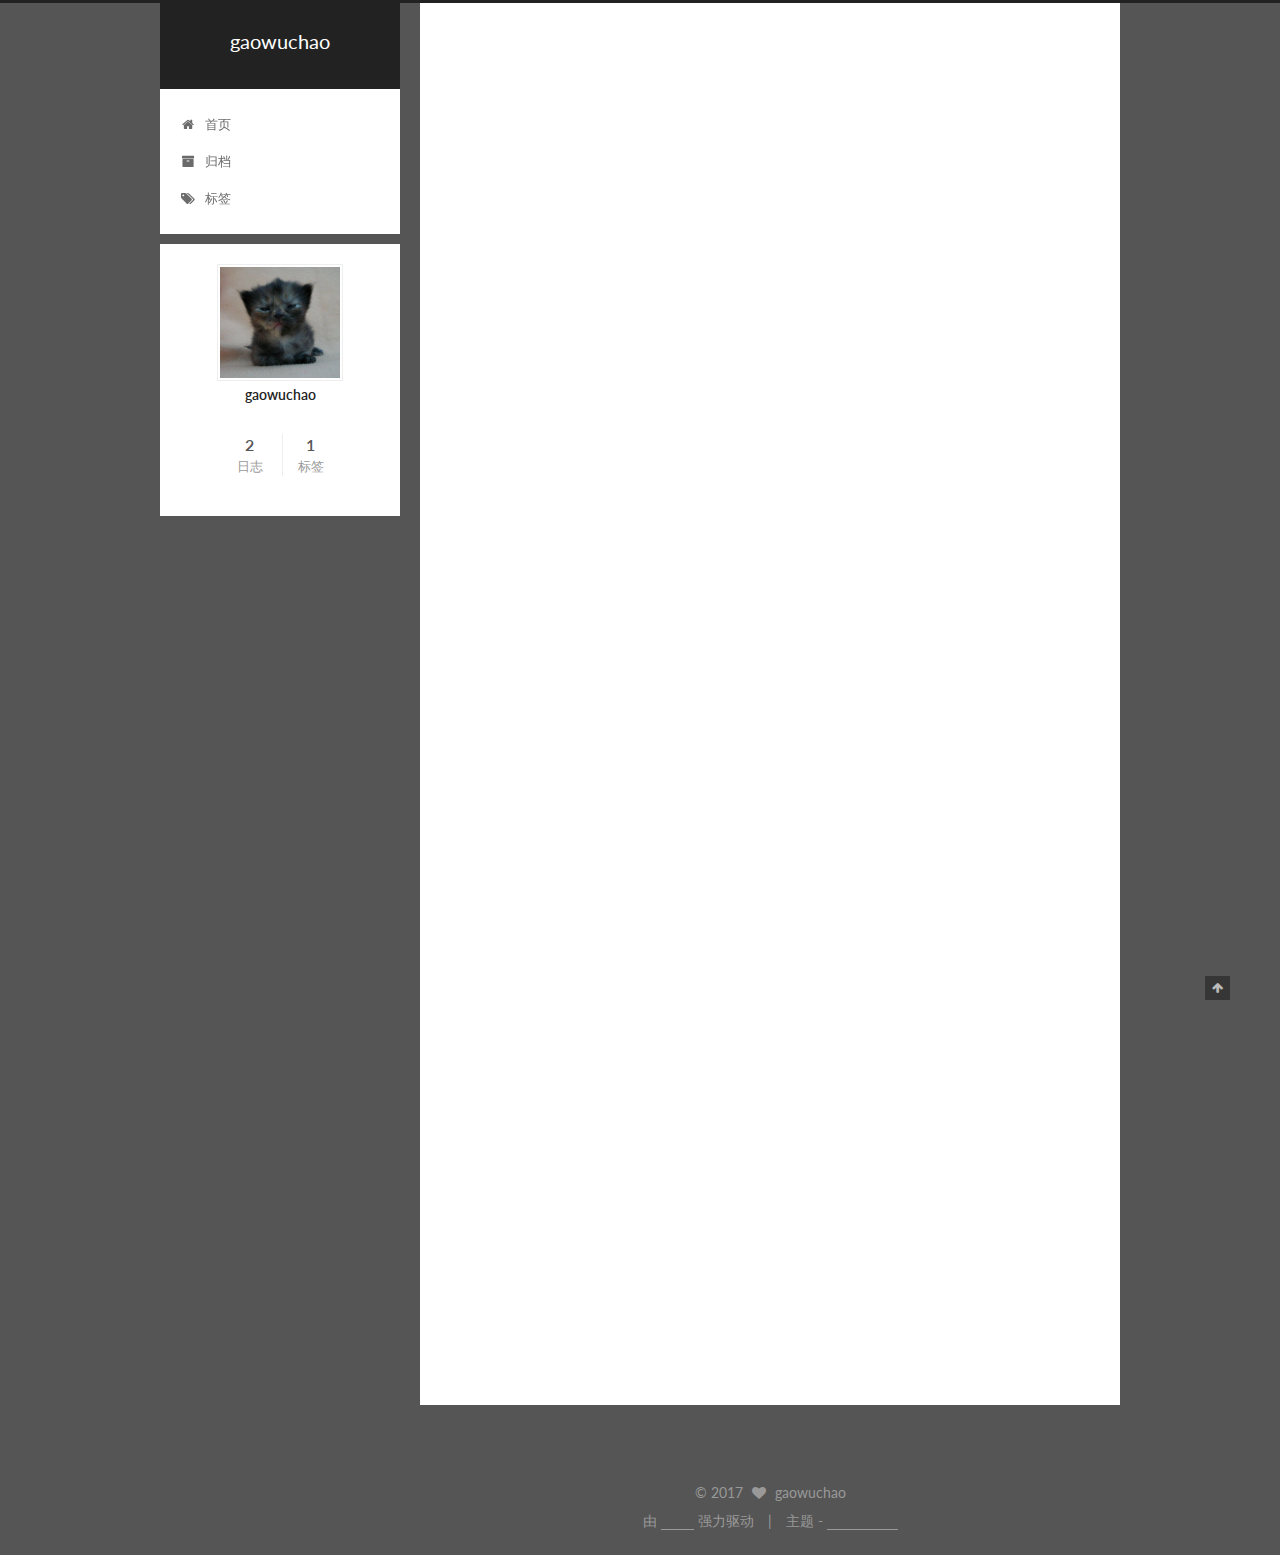
==== commit 26a53b4d: "Site updated: 2017-01-18 09:06:46" ====
--- a/index.html
+++ b/index.html
@@ -318,7 +318,7 @@
       
         
           
-            
+            <figure class="highlight bash"><table><tr><td class="gutter"><pre><div class="line">1</div></pre></td><td class="code"><pre><div class="line">aaa</div></pre></td></tr></table></figure>
           
         
       
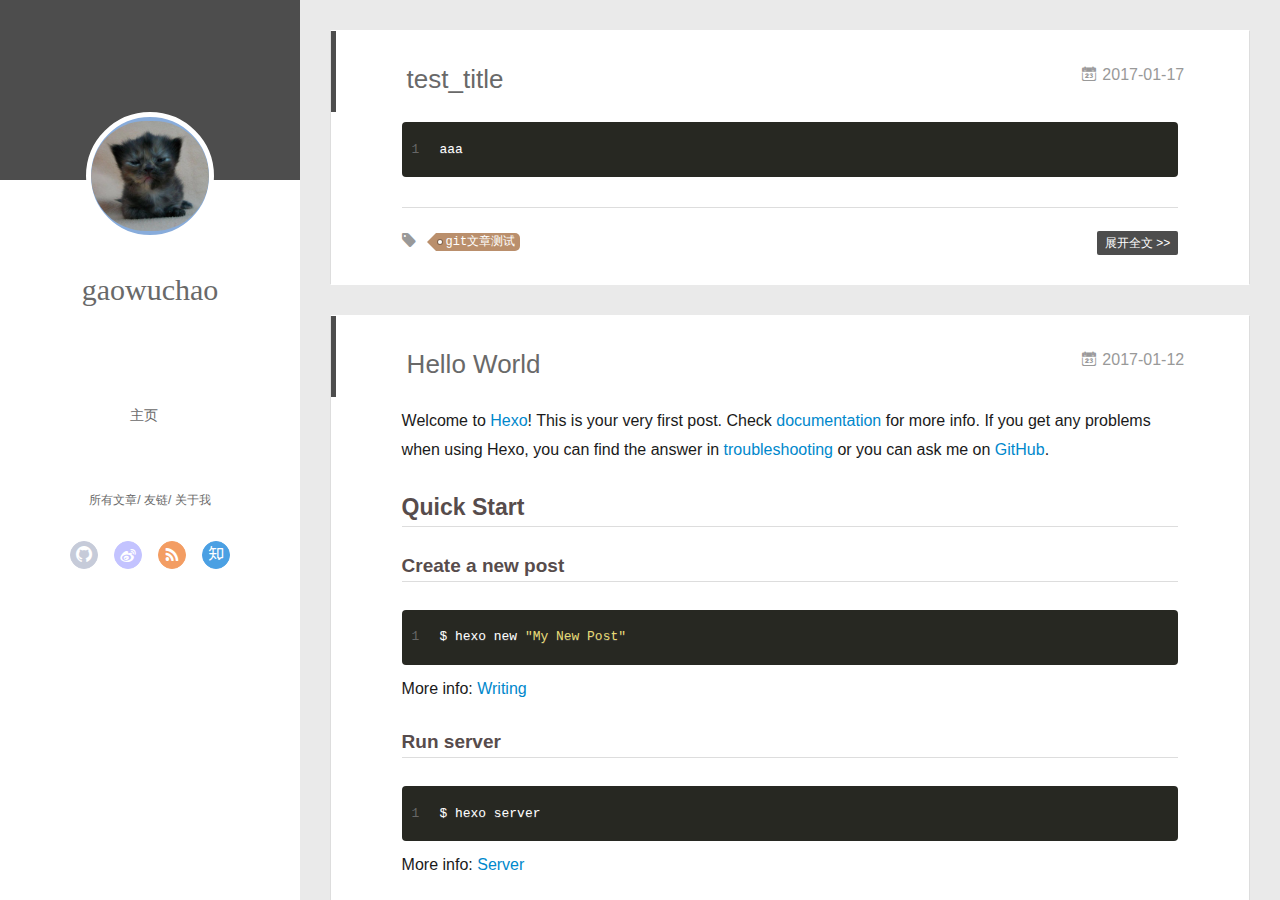
==== commit 96b5652f: "Site updated: 2017-01-18 10:23:43" ====
--- a/index.html
+++ b/index.html
@@ -1,442 +1,232 @@
-<!doctype html>
-
-
-
-  
-
-
-<html class="theme-next pisces use-motion" lang="zh-Hans">
+<!DOCTYPE html>
+<html>
 <head>
-  <meta charset="UTF-8"/>
-<meta http-equiv="X-UA-Compatible" content="IE=edge" />
-<meta name="viewport" content="width=device-width, initial-scale=1, maximum-scale=1"/>
-
-
-
-<meta http-equiv="Cache-Control" content="no-transform" />
-<meta http-equiv="Cache-Control" content="no-siteapp" />
-
-
-
-
-
-
-
-
-
-
-
-
-  
-  
-  <link href="/lib/fancybox/source/jquery.fancybox.css?v=2.1.5" rel="stylesheet" type="text/css" />
-
-
-
-
-  
-  
-  
-  
-
-  
-    
-    
-  
-
-  
-
-  
-
-  
-
-  
-
-  
-    
-    
-    <link href="//fonts.googleapis.com/css?family=Lato:300,300italic,400,400italic,700,700italic&subset=latin,latin-ext" rel="stylesheet" type="text/css">
-  
-
-
-
-
-
-
-<link href="/lib/font-awesome/css/font-awesome.min.css?v=4.6.2" rel="stylesheet" type="text/css" />
-
-<link href="/css/main.css?v=5.1.0" rel="stylesheet" type="text/css" />
-
-
-  <meta name="keywords" content="Hexo, NexT" />
-
-
-
-
-
-
-
-
-  <link rel="shortcut icon" type="image/x-icon" href="/favicon.ico?v=5.1.0" />
-
-
-
-
-
-
-<meta property="og:type" content="website">
+  <meta charset="utf-8">
+  
+  <meta name="renderer" content="webkit">
+  <meta http-equiv="X-UA-Compatible" content="IE=edge" >
+  <link rel="dns-prefetch" href="http://yoursite.com">
+  <title>gaowuchao</title>
+  <meta name="viewport" content="width=device-width, initial-scale=1, maximum-scale=1">
+  <meta property="og:type" content="website">
 <meta property="og:title" content="gaowuchao">
 <meta property="og:url" content="http://yoursite.com/index.html">
 <meta property="og:site_name" content="gaowuchao">
 <meta name="twitter:card" content="summary">
 <meta name="twitter:title" content="gaowuchao">
-
-
-
-<script type="text/javascript" id="hexo.configurations">
-  var NexT = window.NexT || {};
-  var CONFIG = {
-    root: '/',
-    scheme: 'Pisces',
-    sidebar: {"position":"left","display":"post"},
-    fancybox: true,
-    motion: true,
-    duoshuo: {
-      userId: '0',
-      author: '博主'
-    },
-    algolia: {
-      applicationID: '',
-      apiKey: '',
-      indexName: '',
-      hits: {"per_page":10},
-      labels: {"input_placeholder":"Search for Posts","hits_empty":"We didn't find any results for the search: ${query}","hits_stats":"${hits} results found in ${time} ms"}
+  
+    <link rel="alternative" href="/atom.xml" title="gaowuchao" type="application/atom+xml">
+  
+  
+    <link rel="icon" href="/favicon.png">
+  
+  <link rel="stylesheet" type="text/css" href="/./main.2d7529.css">
+  <style type="text/css">
+  
+    #container.show {
+      background: linear-gradient(200deg,#a0cfe4,#e8c37e);
     }
-  };
-</script>
-
-
-
-  <link rel="canonical" href="http://yoursite.com/"/>
-
-
-
-
-
-  <title> gaowuchao </title>
+  </style>
+  
+
+  
+
 </head>
 
-<body itemscope itemtype="http://schema.org/WebPage" lang="zh-Hans">
-
-  
-
-
-
-
-
-
-
-
-
-
-  
-  
-    
-  
-
-  <div class="container one-collumn sidebar-position-left 
-   page-home 
- ">
-    <div class="headband"></div>
-
-    <header id="header" class="header" itemscope itemtype="http://schema.org/WPHeader">
-      <div class="header-inner"><div class="site-meta ">
-  
-
-  <div class="custom-logo-site-title">
-    <a href="/"  class="brand" rel="start">
-      <span class="logo-line-before"><i></i></span>
-      <span class="site-title">gaowuchao</span>
-      <span class="logo-line-after"><i></i></span>
-    </a>
-  </div>
-    
-      <p class="site-subtitle"></p>
-    
+<body>
+  <div id="container" q-class="show:isCtnShow">
+    <canvas id="anm-canvas" class="anm-canvas"></canvas>
+    <div class="left-col" q-class="show:isShow">
+      
+<div class="overlay" style="background: #4d4d4d"></div>
+<div class="intrude-less">
+	<header id="header" class="inner">
+		<a href="/" class="profilepic">
+			<img src="/img/header_img.png" class="js-avatar">
+		</a>
+		<hgroup>
+		  <h1 class="header-author"><a href="/">gaowuchao</a></h1>
+		</hgroup>
+		
+
+		<nav class="header-menu">
+			<ul>
+			
+				<li><a href="/">主页</a></li>
+	        
+			</ul>
+		</nav>
+		<nav class="header-smart-menu">
+    		
+    			
+    			<a q-on="click: openSlider(e, 'innerArchive')" href="javascript:void(0)">所有文章</a>
+    			
+            
+    			
+    			<a q-on="click: openSlider(e, 'friends')" href="javascript:void(0)">友链</a>
+    			
+            
+    			
+    			<a q-on="click: openSlider(e, 'aboutme')" href="javascript:void(0)">关于我</a>
+    			
+            
+		</nav>
+		<nav class="header-nav">
+			<div class="social">
+				
+					<a class="github" target="_blank" href="#" title="github"><i class="icon-github"></i></a>
+		        
+					<a class="weibo" target="_blank" href="#" title="weibo"><i class="icon-weibo"></i></a>
+		        
+					<a class="rss" target="_blank" href="#" title="rss"><i class="icon-rss"></i></a>
+		        
+					<a class="zhihu" target="_blank" href="#" title="zhihu"><i class="icon-zhihu"></i></a>
+		        
+			</div>
+		</nav>
+	</header>		
 </div>
 
-<div class="site-nav-toggle">
-  <button>
-    <span class="btn-bar"></span>
-    <span class="btn-bar"></span>
-    <span class="btn-bar"></span>
-  </button>
-</div>
-
-<nav class="site-nav">
-  
-
-  
-    <ul id="menu" class="menu">
-      
-        
-        <li class="menu-item menu-item-home">
-          <a href="/" rel="section">
+    </div>
+    <div class="mid-col" q-class="show:isShow,hide:isShow|isFalse">
+      
+<nav id="mobile-nav">
+  	<div class="overlay js-overlay" style="background: #4d4d4d"></div>
+	<div class="btnctn js-mobile-btnctn">
+  		<div class="slider-trigger list" q-on="click: openSlider(e)"><i class="icon icon-sort"></i></div>
+	</div>
+	<div class="intrude-less">
+		<header id="header" class="inner">
+			<div class="profilepic">
+				<img src="/img/header_img.png" class="js-avatar">
+			</div>
+			<hgroup>
+			  <h1 class="header-author js-header-author">gaowuchao</h1>
+			</hgroup>
+			
+			
+			
+				
+			
+			
+			
+			<nav class="header-nav">
+				<div class="social">
+					
+						<a class="github" target="_blank" href="#" title="github"><i class="icon-github"></i></a>
+			        
+						<a class="weibo" target="_blank" href="#" title="weibo"><i class="icon-weibo"></i></a>
+			        
+						<a class="rss" target="_blank" href="#" title="rss"><i class="icon-rss"></i></a>
+			        
+						<a class="zhihu" target="_blank" href="#" title="zhihu"><i class="icon-zhihu"></i></a>
+			        
+				</div>
+			</nav>
+
+			<nav class="header-menu js-header-menu">
+				<ul style="width: 50%">
+				
+				
+					<li style="width: 100%"><a href="/">主页</a></li>
+		        
+				</ul>
+			</nav>
+		</header>				
+	</div>
+	<div class="mobile-mask" style="display:none" q-show="isShow"></div>
+</nav>
+
+      <div id="wrapper" class="body-wrap">
+        <div class="menu-l">
+          <div class="canvas-wrap">
+            <canvas data-colors="#eaeaea" data-sectionHeight="100" data-contentId="js-content" id="myCanvas1" class="anm-canvas"></canvas>
+          </div>
+          <div id="js-content" class="content-ll">
             
-              <i class="menu-item-icon fa fa-fw fa-home"></i> <br />
-            
-            首页
-          </a>
-        </li>
-      
-        
-        <li class="menu-item menu-item-archives">
-          <a href="/archives" rel="section">
-            
-              <i class="menu-item-icon fa fa-fw fa-archive"></i> <br />
-            
-            归档
-          </a>
-        </li>
-      
-        
-        <li class="menu-item menu-item-tags">
-          <a href="/tags" rel="section">
-            
-              <i class="menu-item-icon fa fa-fw fa-tags"></i> <br />
-            
-            标签
-          </a>
-        </li>
-      
-
-      
-    </ul>
-  
-
-  
-</nav>
-
-
-
- </div>
-    </header>
-
-    <main id="main" class="main">
-      <div class="main-inner">
-        <div class="content-wrap">
-          <div id="content" class="content">
-            
-  <section id="posts" class="posts-expand">
-    
-      
-
-  
-
-  
-  
-  
-
-  <article class="post post-type-normal " itemscope itemtype="http://schema.org/Article">
-  <link itemprop="mainEntityOfPage" href="http://yoursite.com/2017/01/17/test-标题/">
-
-  <span style="display:none" itemprop="author" itemscope itemtype="http://schema.org/Person">
-    <meta itemprop="name" content="gaowuchao">
-    <meta itemprop="description" content="">
-    <meta itemprop="image" content="/images/head_img.png">
-  </span>
-
-  <span style="display:none" itemprop="publisher" itemscope itemtype="http://schema.org/Organization">
-    <meta itemprop="name" content="gaowuchao">
-    <span style="display:none" itemprop="logo" itemscope itemtype="http://schema.org/ImageObject">
-      <img style="display:none;" itemprop="url image" alt="gaowuchao" src="">
-    </span>
-  </span>
-
-    
-      <header class="post-header">
-
-        
-        
-          <h1 class="post-title" itemprop="name headline">
-            
-            
-              
-                
-                <a class="post-title-link" href="/2017/01/17/test-标题/" itemprop="url">
-                  test_title
-                </a>
-              
-            
-          </h1>
-        
-
-        <div class="post-meta">
-          <span class="post-time">
-            
-              <span class="post-meta-item-icon">
-                <i class="fa fa-calendar-o"></i>
-              </span>
-              
-                <span class="post-meta-item-text">发表于</span>
-              
-              <time title="Post created" itemprop="dateCreated datePublished" datetime="2017-01-17T10:44:06+08:00">
-                2017-01-17
-              </time>
-            
-
-            
-
-            
-          </span>
-
-          
-
-          
-            
-          
-
-          
-
-          
-          
-
-          
-
-          
-
-        </div>
+  
+    <article id="post-test-标题" class="article article-type-post  article-index" itemscope itemprop="blogPost">
+  <div class="article-inner">
+    
+      <header class="article-header">
+        
+  
+    <h1 itemprop="name">
+      <a class="article-title" href="/2017/01/17/test-标题/">test_title</a>
+    </h1>
+  
+
+        
+        <a href="/2017/01/17/test-标题/" class="archive-article-date">
+  	<time datetime="2017-01-17T02:44:06.000Z" itemprop="datePublished"><i class="icon-calendar icon"></i>2017-01-17</time>
+</a>
+        
       </header>
     
-
-
-    <div class="post-body" itemprop="articleBody">
-
-      
-      
-
-      
-        
-          
-            <figure class="highlight bash"><table><tr><td class="gutter"><pre><div class="line">1</div></pre></td><td class="code"><pre><div class="line">aaa</div></pre></td></tr></table></figure>
-          
-        
-      
-    </div>
-
-    <div>
-      
-    </div>
-
-    <div>
-      
-    </div>
-
-
-    <footer class="post-footer">
-      
-
-      
-
-      
-      
-        <div class="post-eof"></div>
-      
-    </footer>
-  </article>
-
-
-    
-      
-
-  
-
-  
-  
-  
-
-  <article class="post post-type-normal " itemscope itemtype="http://schema.org/Article">
-  <link itemprop="mainEntityOfPage" href="http://yoursite.com/2017/01/12/hello-world/">
-
-  <span style="display:none" itemprop="author" itemscope itemtype="http://schema.org/Person">
-    <meta itemprop="name" content="gaowuchao">
-    <meta itemprop="description" content="">
-    <meta itemprop="image" content="/images/head_img.png">
-  </span>
-
-  <span style="display:none" itemprop="publisher" itemscope itemtype="http://schema.org/Organization">
-    <meta itemprop="name" content="gaowuchao">
-    <span style="display:none" itemprop="logo" itemscope itemtype="http://schema.org/ImageObject">
-      <img style="display:none;" itemprop="url image" alt="gaowuchao" src="">
-    </span>
-  </span>
-
-    
-      <header class="post-header">
-
-        
-        
-          <h1 class="post-title" itemprop="name headline">
-            
-            
-              
-                
-                <a class="post-title-link" href="/2017/01/12/hello-world/" itemprop="url">
-                  Hello World
-                </a>
-              
-            
-          </h1>
-        
-
-        <div class="post-meta">
-          <span class="post-time">
-            
-              <span class="post-meta-item-icon">
-                <i class="fa fa-calendar-o"></i>
-              </span>
-              
-                <span class="post-meta-item-text">发表于</span>
-              
-              <time title="Post created" itemprop="dateCreated datePublished" datetime="2017-01-12T16:53:51+08:00">
-                2017-01-12
-              </time>
-            
-
-            
-
-            
-          </span>
-
-          
-
-          
-            
-          
-
-          
-
-          
-          
-
-          
-
-          
-
-        </div>
+    <div class="article-entry" itemprop="articleBody">
+      
+        <figure class="highlight bash"><table><tr><td class="gutter"><pre><div class="line">1</div></pre></td><td class="code"><pre><div class="line">aaa</div></pre></td></tr></table></figure>
+      
+
+      
+    </div>
+    <div class="article-info article-info-index">
+      
+      
+	<div class="article-tag tagcloud">
+		<i class="icon-price-tags icon"></i>
+		<ul class="article-tag-list">
+			 
+        		<li class="article-tag-list-item">
+        			<a href="javascript:void(0)" class="js-tag article-tag-list-link color3">git文章测试</a>
+        		</li>
+      		
+		</ul>
+	</div>
+
+      
+
+      
+        <p class="article-more-link">
+          <a class="article-more-a" href="/2017/01/17/test-标题/">展开全文 >></a>
+        </p>
+      
+
+      
+      <div class="clearfix"></div>
+    </div>
+  </div>
+</article>
+
+
+
+
+
+
+
+
+  
+    <article id="post-hello-world" class="article article-type-post  article-index" itemscope itemprop="blogPost">
+  <div class="article-inner">
+    
+      <header class="article-header">
+        
+  
+    <h1 itemprop="name">
+      <a class="article-title" href="/2017/01/12/hello-world/">Hello World</a>
+    </h1>
+  
+
+        
+        <a href="/2017/01/12/hello-world/" class="archive-article-date">
+  	<time datetime="2017-01-12T08:53:51.317Z" itemprop="datePublished"><i class="icon-calendar icon"></i>2017-01-12</time>
+</a>
+        
       </header>
     
-
-
-    <div class="post-body" itemprop="articleBody">
-
-      
-      
-
-      
-        
-          
-            <p>Welcome to <a href="https://hexo.io/" target="_blank" rel="external">Hexo</a>! This is your very first post. Check <a href="https://hexo.io/docs/" target="_blank" rel="external">documentation</a> for more info. If you get any problems when using Hexo, you can find the answer in <a href="https://hexo.io/docs/troubleshooting.html" target="_blank" rel="external">troubleshooting</a> or you can ask me on <a href="https://github.com/hexojs/hexo/issues" target="_blank" rel="external">GitHub</a>.</p>
+    <div class="article-entry" itemprop="articleBody">
+      
+        <p>Welcome to <a href="https://hexo.io/" target="_blank" rel="external">Hexo</a>! This is your very first post. Check <a href="https://hexo.io/docs/" target="_blank" rel="external">documentation</a> for more info. If you get any problems when using Hexo, you can find the answer in <a href="https://hexo.io/docs/troubleshooting.html" target="_blank" rel="external">troubleshooting</a> or you can ask me on <a href="https://github.com/hexojs/hexo/issues" target="_blank" rel="external">GitHub</a>.</p>
 <h2 id="Quick-Start"><a href="#Quick-Start" class="headerlink" title="Quick Start"></a>Quick Start</h2><h3 id="Create-a-new-post"><a href="#Create-a-new-post" class="headerlink" title="Create a new post"></a>Create a new post</h3><figure class="highlight bash"><table><tr><td class="gutter"><pre><div class="line">1</div></pre></td><td class="code"><pre><div class="line">$ hexo new <span class="string">"My New Post"</span></div></pre></td></tr></table></figure>
 <p>More info: <a href="https://hexo.io/docs/writing.html" target="_blank" rel="external">Writing</a></p>
 <h3 id="Run-server"><a href="#Run-server" class="headerlink" title="Run server"></a>Run server</h3><figure class="highlight bash"><table><tr><td class="gutter"><pre><div class="line">1</div></pre></td><td class="code"><pre><div class="line">$ hexo server</div></pre></td></tr></table></figure>
@@ -446,281 +236,260 @@
 <h3 id="Deploy-to-remote-sites"><a href="#Deploy-to-remote-sites" class="headerlink" title="Deploy to remote sites"></a>Deploy to remote sites</h3><figure class="highlight bash"><table><tr><td class="gutter"><pre><div class="line">1</div></pre></td><td class="code"><pre><div class="line">$ hexo deploy</div></pre></td></tr></table></figure>
 <p>More info: <a href="https://hexo.io/docs/deployment.html" target="_blank" rel="external">Deployment</a></p>
 
+      
+
+      
+    </div>
+    <div class="article-info article-info-index">
+      
+      
+      
+
+      
+        <p class="article-more-link">
+          <a class="article-more-a" href="/2017/01/12/hello-world/">展开全文 >></a>
+        </p>
+      
+
+      
+      <div class="clearfix"></div>
+    </div>
+  </div>
+</article>
+
+
+
+
+
+
+
+
+  
+  
+
+
+          </div>
+        </div>
+      </div>
+      <footer id="footer">
+  <div class="outer">
+    <div id="footer-info">
+    	<div class="footer-left">
+    		&copy; 2017 gaowuchao
+    	</div>
+      	<div class="footer-right">
+      		<a href="http://hexo.io/" target="_blank">Hexo</a>  Theme <a href="https://github.com/litten/hexo-theme-yilia" target="_blank">Yilia</a> by Litten
+      	</div>
+    </div>
+  </div>
+</footer>
+    </div>
+    <script>
+	var yiliaConfig = {
+		mathjax: false,
+		isHome: true,
+		isPost: false,
+		isArchive: false,
+		isTag: false,
+		isCategory: false,
+		open_in_new: false,
+		root: "/",
+		innerArchive: true,
+		showTags: false
+	}
+</script>
+
+<script>!function(t){function n(r){if(e[r])return e[r].exports;var o=e[r]={exports:{},id:r,loaded:!1};return t[r].call(o.exports,o,o.exports,n),o.loaded=!0,o.exports}var e={};return n.m=t,n.c=e,n.p="./",n(0)}([function(t,n,e){"use strict";function r(t){return t&&t.__esModule?t:{default:t}}function o(t,n){var e=/\/|index.html/g;return t.replace(e,"")===n.replace(e,"")}function i(){for(var t=document.querySelectorAll(".js-header-menu li a"),n=window.location.pathname,e=0,r=t.length;e<r;e++){var i=t[e];o(n,i.getAttribute("href"))&&(0,d.default)(i,"active")}}function u(t){for(var n=t.offsetLeft,e=t.offsetParent;null!==e;)n+=e.offsetLeft,e=e.offsetParent;return n}function f(t){for(var n=t.offsetTop,e=t.offsetParent;null!==e;)n+=e.offsetTop,e=e.offsetParent;return n}function c(t,n,e,r,o){var i=u(t),c=f(t)-n;if(c-e<=o){var a=t.$newDom;a||(a=t.cloneNode(!0),(0,h.default)(t,a),t.$newDom=a,a.style.position="fixed",a.style.top=(e||c)+"px",a.style.left=i+"px",a.style.zIndex=r||2,a.style.width="100%",a.style.color="#fff"),a.style.visibility="visible",t.style.visibility="hidden"}else{t.style.visibility="visible";var s=t.$newDom;s&&(s.style.visibility="hidden")}}function a(){var t=document.querySelector(".js-overlay"),n=document.querySelector(".js-header-menu");c(t,document.body.scrollTop,-63,2,0),c(n,document.body.scrollTop,1,3,0)}function s(){document.querySelector("#container").addEventListener("scroll",function(t){a()}),window.addEventListener("scroll",function(t){a()}),a()}function l(){x.default.versions.mobile&&window.screen.width<800&&(i(),s())}var p=e(71),d=r(p),v=e(72),y=(r(v),e(84)),h=r(y),b=e(69),x=r(b),m=e(75),g=r(m),w=e(70);l(),(0,w.addLoadEvent)(function(){g.default.init()}),t.exports={}},function(t,n){var e=t.exports="undefined"!=typeof window&&window.Math==Math?window:"undefined"!=typeof self&&self.Math==Math?self:Function("return this")();"number"==typeof __g&&(__g=e)},function(t,n){var e={}.hasOwnProperty;t.exports=function(t,n){return e.call(t,n)}},function(t,n,e){var r=e(49),o=e(15);t.exports=function(t){return r(o(t))}},function(t,n,e){t.exports=!e(8)(function(){return 7!=Object.defineProperty({},"a",{get:function(){return 7}}).a})},function(t,n,e){var r=e(6),o=e(12);t.exports=e(4)?function(t,n,e){return r.f(t,n,o(1,e))}:function(t,n,e){return t[n]=e,t}},function(t,n,e){var r=e(10),o=e(30),i=e(24),u=Object.defineProperty;n.f=e(4)?Object.defineProperty:function(t,n,e){if(r(t),n=i(n,!0),r(e),o)try{return u(t,n,e)}catch(t){}if("get"in e||"set"in e)throw TypeError("Accessors not supported!");return"value"in e&&(t[n]=e.value),t}},function(t,n,e){var r=e(22)("wks"),o=e(13),i=e(1).Symbol,u="function"==typeof i,f=t.exports=function(t){return r[t]||(r[t]=u&&i[t]||(u?i:o)("Symbol."+t))};f.store=r},function(t,n){t.exports=function(t){try{return!!t()}catch(t){return!0}}},function(t,n,e){var r=e(35),o=e(16);t.exports=Object.keys||function(t){return r(t,o)}},function(t,n,e){var r=e(11);t.exports=function(t){if(!r(t))throw TypeError(t+" is not an object!");return t}},function(t,n){t.exports=function(t){return"object"==typeof t?null!==t:"function"==typeof t}},function(t,n){t.exports=function(t,n){return{enumerable:!(1&t),configurable:!(2&t),writable:!(4&t),value:n}}},function(t,n){var e=0,r=Math.random();t.exports=function(t){return"Symbol(".concat(void 0===t?"":t,")_",(++e+r).toString(36))}},function(t,n){var e=t.exports={version:"2.4.0"};"number"==typeof __e&&(__e=e)},function(t,n){t.exports=function(t){if(void 0==t)throw TypeError("Can't call method on  "+t);return t}},function(t,n){t.exports="constructor,hasOwnProperty,isPrototypeOf,propertyIsEnumerable,toLocaleString,toString,valueOf".split(",")},function(t,n){t.exports={}},function(t,n){t.exports=!0},function(t,n){n.f={}.propertyIsEnumerable},function(t,n,e){var r=e(6).f,o=e(2),i=e(7)("toStringTag");t.exports=function(t,n,e){t&&!o(t=e?t:t.prototype,i)&&r(t,i,{configurable:!0,value:n})}},function(t,n,e){var r=e(22)("keys"),o=e(13);t.exports=function(t){return r[t]||(r[t]=o(t))}},function(t,n,e){var r=e(1),o="__core-js_shared__",i=r[o]||(r[o]={});t.exports=function(t){return i[t]||(i[t]={})}},function(t,n){var e=Math.ceil,r=Math.floor;t.exports=function(t){return isNaN(t=+t)?0:(t>0?r:e)(t)}},function(t,n,e){var r=e(11);t.exports=function(t,n){if(!r(t))return t;var e,o;if(n&&"function"==typeof(e=t.toString)&&!r(o=e.call(t)))return o;if("function"==typeof(e=t.valueOf)&&!r(o=e.call(t)))return o;if(!n&&"function"==typeof(e=t.toString)&&!r(o=e.call(t)))return o;throw TypeError("Can't convert object to primitive value")}},function(t,n,e){var r=e(1),o=e(14),i=e(18),u=e(26),f=e(6).f;t.exports=function(t){var n=o.Symbol||(o.Symbol=i?{}:r.Symbol||{});"_"==t.charAt(0)||t in n||f(n,t,{value:u.f(t)})}},function(t,n,e){n.f=e(7)},function(t,n,e){var r=e(1),o=e(14),i=e(46),u=e(5),f="prototype",c=function(t,n,e){var a,s,l,p=t&c.F,d=t&c.G,v=t&c.S,y=t&c.P,h=t&c.B,b=t&c.W,x=d?o:o[n]||(o[n]={}),m=x[f],g=d?r:v?r[n]:(r[n]||{})[f];d&&(e=n);for(a in e)s=!p&&g&&void 0!==g[a],s&&a in x||(l=s?g[a]:e[a],x[a]=d&&"function"!=typeof g[a]?e[a]:h&&s?i(l,r):b&&g[a]==l?function(t){var n=function(n,e,r){if(this instanceof t){switch(arguments.length){case 0:return new t;case 1:return new t(n);case 2:return new t(n,e)}return new t(n,e,r)}return t.apply(this,arguments)};return n[f]=t[f],n}(l):y&&"function"==typeof l?i(Function.call,l):l,y&&((x.virtual||(x.virtual={}))[a]=l,t&c.R&&m&&!m[a]&&u(m,a,l)))};c.F=1,c.G=2,c.S=4,c.P=8,c.B=16,c.W=32,c.U=64,c.R=128,t.exports=c},function(t,n){var e={}.toString;t.exports=function(t){return e.call(t).slice(8,-1)}},function(t,n,e){var r=e(11),o=e(1).document,i=r(o)&&r(o.createElement);t.exports=function(t){return i?o.createElement(t):{}}},function(t,n,e){t.exports=!e(4)&&!e(8)(function(){return 7!=Object.defineProperty(e(29)("div"),"a",{get:function(){return 7}}).a})},function(t,n,e){"use strict";var r=e(18),o=e(27),i=e(36),u=e(5),f=e(2),c=e(17),a=e(51),s=e(20),l=e(58),p=e(7)("iterator"),d=!([].keys&&"next"in[].keys()),v="@@iterator",y="keys",h="values",b=function(){return this};t.exports=function(t,n,e,x,m,g,w){a(e,n,x);var O,S,_,j=function(t){if(!d&&t in A)return A[t];switch(t){case y:return function(){return new e(this,t)};case h:return function(){return new e(this,t)}}return function(){return new e(this,t)}},P=n+" Iterator",E=m==h,M=!1,A=t.prototype,T=A[p]||A[v]||m&&A[m],L=T||j(m),N=m?E?j("entries"):L:void 0,C="Array"==n?A.entries||T:T;if(C&&(_=l(C.call(new t)),_!==Object.prototype&&(s(_,P,!0),r||f(_,p)||u(_,p,b))),E&&T&&T.name!==h&&(M=!0,L=function(){return T.call(this)}),r&&!w||!d&&!M&&A[p]||u(A,p,L),c[n]=L,c[P]=b,m)if(O={values:E?L:j(h),keys:g?L:j(y),entries:N},w)for(S in O)S in A||i(A,S,O[S]);else o(o.P+o.F*(d||M),n,O);return O}},function(t,n,e){var r=e(10),o=e(55),i=e(16),u=e(21)("IE_PROTO"),f=function(){},c="prototype",a=function(){var t,n=e(29)("iframe"),r=i.length,o="<",u=">";for(n.style.display="none",e(48).appendChild(n),n.src="javascript:",t=n.contentWindow.document,t.open(),t.write(o+"script"+u+"document.F=Object"+o+"/script"+u),t.close(),a=t.F;r--;)delete a[c][i[r]];return a()};t.exports=Object.create||function(t,n){var e;return null!==t?(f[c]=r(t),e=new f,f[c]=null,e[u]=t):e=a(),void 0===n?e:o(e,n)}},function(t,n,e){var r=e(35),o=e(16).concat("length","prototype");n.f=Object.getOwnPropertyNames||function(t){return r(t,o)}},function(t,n){n.f=Object.getOwnPropertySymbols},function(t,n,e){var r=e(2),o=e(3),i=e(45)(!1),u=e(21)("IE_PROTO");t.exports=function(t,n){var e,f=o(t),c=0,a=[];for(e in f)e!=u&&r(f,e)&&a.push(e);for(;n.length>c;)r(f,e=n[c++])&&(~i(a,e)||a.push(e));return a}},function(t,n,e){t.exports=e(5)},function(t,n,e){var r=e(15);t.exports=function(t){return Object(r(t))}},function(t,n,e){t.exports={default:e(41),__esModule:!0}},function(t,n,e){t.exports={default:e(42),__esModule:!0}},function(t,n,e){"use strict";function r(t){return t&&t.__esModule?t:{default:t}}n.__esModule=!0;var o=e(39),i=r(o),u=e(38),f=r(u),c="function"==typeof f.default&&"symbol"==typeof i.default?function(t){return typeof t}:function(t){return t&&"function"==typeof f.default&&t.constructor===f.default&&t!==f.default.prototype?"symbol":typeof t};n.default="function"==typeof f.default&&"symbol"===c(i.default)?function(t){return"undefined"==typeof t?"undefined":c(t)}:function(t){return t&&"function"==typeof f.default&&t.constructor===f.default&&t!==f.default.prototype?"symbol":"undefined"==typeof t?"undefined":c(t)}},function(t,n,e){e(65),e(63),e(66),e(67),t.exports=e(14).Symbol},function(t,n,e){e(64),e(68),t.exports=e(26).f("iterator")},function(t,n){t.exports=function(t){if("function"!=typeof t)throw TypeError(t+" is not a function!");return t}},function(t,n){t.exports=function(){}},function(t,n,e){var r=e(3),o=e(61),i=e(60);t.exports=function(t){return function(n,e,u){var f,c=r(n),a=o(c.length),s=i(u,a);if(t&&e!=e){for(;a>s;)if(f=c[s++],f!=f)return!0}else for(;a>s;s++)if((t||s in c)&&c[s]===e)return t||s||0;return!t&&-1}}},function(t,n,e){var r=e(43);t.exports=function(t,n,e){if(r(t),void 0===n)return t;switch(e){case 1:return function(e){return t.call(n,e)};case 2:return function(e,r){return t.call(n,e,r)};case 3:return function(e,r,o){return t.call(n,e,r,o)}}return function(){return t.apply(n,arguments)}}},function(t,n,e){var r=e(9),o=e(34),i=e(19);t.exports=function(t){var n=r(t),e=o.f;if(e)for(var u,f=e(t),c=i.f,a=0;f.length>a;)c.call(t,u=f[a++])&&n.push(u);return n}},function(t,n,e){t.exports=e(1).document&&document.documentElement},function(t,n,e){var r=e(28);t.exports=Object("z").propertyIsEnumerable(0)?Object:function(t){return"String"==r(t)?t.split(""):Object(t)}},function(t,n,e){var r=e(28);t.exports=Array.isArray||function(t){return"Array"==r(t)}},function(t,n,e){"use strict";var r=e(32),o=e(12),i=e(20),u={};e(5)(u,e(7)("iterator"),function(){return this}),t.exports=function(t,n,e){t.prototype=r(u,{next:o(1,e)}),i(t,n+" Iterator")}},function(t,n){t.exports=function(t,n){return{value:n,done:!!t}}},function(t,n,e){var r=e(9),o=e(3);t.exports=function(t,n){for(var e,i=o(t),u=r(i),f=u.length,c=0;f>c;)if(i[e=u[c++]]===n)return e}},function(t,n,e){var r=e(13)("meta"),o=e(11),i=e(2),u=e(6).f,f=0,c=Object.isExtensible||function(){return!0},a=!e(8)(function(){return c(Object.preventExtensions({}))}),s=function(t){u(t,r,{value:{i:"O"+ ++f,w:{}}})},l=function(t,n){if(!o(t))return"symbol"==typeof t?t:("string"==typeof t?"S":"P")+t;if(!i(t,r)){if(!c(t))return"F";if(!n)return"E";s(t)}return t[r].i},p=function(t,n){if(!i(t,r)){if(!c(t))return!0;if(!n)return!1;s(t)}return t[r].w},d=function(t){return a&&v.NEED&&c(t)&&!i(t,r)&&s(t),t},v=t.exports={KEY:r,NEED:!1,fastKey:l,getWeak:p,onFreeze:d}},function(t,n,e){var r=e(6),o=e(10),i=e(9);t.exports=e(4)?Object.defineProperties:function(t,n){o(t);for(var e,u=i(n),f=u.length,c=0;f>c;)r.f(t,e=u[c++],n[e]);return t}},function(t,n,e){var r=e(19),o=e(12),i=e(3),u=e(24),f=e(2),c=e(30),a=Object.getOwnPropertyDescriptor;n.f=e(4)?a:function(t,n){if(t=i(t),n=u(n,!0),c)try{return a(t,n)}catch(t){}if(f(t,n))return o(!r.f.call(t,n),t[n])}},function(t,n,e){var r=e(3),o=e(33).f,i={}.toString,u="object"==typeof window&&window&&Object.getOwnPropertyNames?Object.getOwnPropertyNames(window):[],f=function(t){try{return o(t)}catch(t){return u.slice()}};t.exports.f=function(t){return u&&"[object Window]"==i.call(t)?f(t):o(r(t))}},function(t,n,e){var r=e(2),o=e(37),i=e(21)("IE_PROTO"),u=Object.prototype;t.exports=Object.getPrototypeOf||function(t){return t=o(t),r(t,i)?t[i]:"function"==typeof t.constructor&&t instanceof t.constructor?t.constructor.prototype:t instanceof Object?u:null}},function(t,n,e){var r=e(23),o=e(15);t.exports=function(t){return function(n,e){var i,u,f=String(o(n)),c=r(e),a=f.length;return c<0||c>=a?t?"":void 0:(i=f.charCodeAt(c),i<55296||i>56319||c+1===a||(u=f.charCodeAt(c+1))<56320||u>57343?t?f.charAt(c):i:t?f.slice(c,c+2):(i-55296<<10)+(u-56320)+65536)}}},function(t,n,e){var r=e(23),o=Math.max,i=Math.min;t.exports=function(t,n){return t=r(t),t<0?o(t+n,0):i(t,n)}},function(t,n,e){var r=e(23),o=Math.min;t.exports=function(t){return t>0?o(r(t),9007199254740991):0}},function(t,n,e){"use strict";var r=e(44),o=e(52),i=e(17),u=e(3);t.exports=e(31)(Array,"Array",function(t,n){this._t=u(t),this._i=0,this._k=n},function(){var t=this._t,n=this._k,e=this._i++;return!t||e>=t.length?(this._t=void 0,o(1)):"keys"==n?o(0,e):"values"==n?o(0,t[e]):o(0,[e,t[e]])},"values"),i.Arguments=i.Array,r("keys"),r("values"),r("entries")},function(t,n){},function(t,n,e){"use strict";var r=e(59)(!0);e(31)(String,"String",function(t){this._t=String(t),this._i=0},function(){var t,n=this._t,e=this._i;return e>=n.length?{value:void 0,done:!0}:(t=r(n,e),this._i+=t.length,{value:t,done:!1})})},function(t,n,e){"use strict";var r=e(1),o=e(2),i=e(4),u=e(27),f=e(36),c=e(54).KEY,a=e(8),s=e(22),l=e(20),p=e(13),d=e(7),v=e(26),y=e(25),h=e(53),b=e(47),x=e(50),m=e(10),g=e(3),w=e(24),O=e(12),S=e(32),_=e(57),j=e(56),P=e(6),E=e(9),M=j.f,A=P.f,T=_.f,L=r.Symbol,N=r.JSON,C=N&&N.stringify,k="prototype",F=d("_hidden"),q=d("toPrimitive"),I={}.propertyIsEnumerable,B=s("symbol-registry"),D=s("symbols"),W=s("op-symbols"),H=Object[k],K="function"==typeof L,R=r.QObject,J=!R||!R[k]||!R[k].findChild,U=i&&a(function(){return 7!=S(A({},"a",{get:function(){return A(this,"a",{value:7}).a}})).a})?function(t,n,e){var r=M(H,n);r&&delete H[n],A(t,n,e),r&&t!==H&&A(H,n,r)}:A,G=function(t){var n=D[t]=S(L[k]);return n._k=t,n},$=K&&"symbol"==typeof L.iterator?function(t){return"symbol"==typeof t}:function(t){return t instanceof L},z=function(t,n,e){return t===H&&z(W,n,e),m(t),n=w(n,!0),m(e),o(D,n)?(e.enumerable?(o(t,F)&&t[F][n]&&(t[F][n]=!1),e=S(e,{enumerable:O(0,!1)})):(o(t,F)||A(t,F,O(1,{})),t[F][n]=!0),U(t,n,e)):A(t,n,e)},Y=function(t,n){m(t);for(var e,r=b(n=g(n)),o=0,i=r.length;i>o;)z(t,e=r[o++],n[e]);return t},Q=function(t,n){return void 0===n?S(t):Y(S(t),n)},X=function(t){var n=I.call(this,t=w(t,!0));return!(this===H&&o(D,t)&&!o(W,t))&&(!(n||!o(this,t)||!o(D,t)||o(this,F)&&this[F][t])||n)},V=function(t,n){if(t=g(t),n=w(n,!0),t!==H||!o(D,n)||o(W,n)){var e=M(t,n);return!e||!o(D,n)||o(t,F)&&t[F][n]||(e.enumerable=!0),e}},Z=function(t){for(var n,e=T(g(t)),r=[],i=0;e.length>i;)o(D,n=e[i++])||n==F||n==c||r.push(n);return r},tt=function(t){for(var n,e=t===H,r=T(e?W:g(t)),i=[],u=0;r.length>u;)!o(D,n=r[u++])||e&&!o(H,n)||i.push(D[n]);return i};K||(L=function(){if(this instanceof L)throw TypeError("Symbol is not a constructor!");var t=p(arguments.length>0?arguments[0]:void 0),n=function(e){this===H&&n.call(W,e),o(this,F)&&o(this[F],t)&&(this[F][t]=!1),U(this,t,O(1,e))};return i&&J&&U(H,t,{configurable:!0,set:n}),G(t)},f(L[k],"toString",function(){return this._k}),j.f=V,P.f=z,e(33).f=_.f=Z,e(19).f=X,e(34).f=tt,i&&!e(18)&&f(H,"propertyIsEnumerable",X,!0),v.f=function(t){return G(d(t))}),u(u.G+u.W+u.F*!K,{Symbol:L});for(var nt="hasInstance,isConcatSpreadable,iterator,match,replace,search,species,split,toPrimitive,toStringTag,unscopables".split(","),et=0;nt.length>et;)d(nt[et++]);for(var nt=E(d.store),et=0;nt.length>et;)y(nt[et++]);u(u.S+u.F*!K,"Symbol",{for:function(t){return o(B,t+="")?B[t]:B[t]=L(t)},keyFor:function(t){if($(t))return h(B,t);throw TypeError(t+" is not a symbol!")},useSetter:function(){J=!0},useSimple:function(){J=!1}}),u(u.S+u.F*!K,"Object",{create:Q,defineProperty:z,defineProperties:Y,getOwnPropertyDescriptor:V,getOwnPropertyNames:Z,getOwnPropertySymbols:tt}),N&&u(u.S+u.F*(!K||a(function(){var t=L();return"[null]"!=C([t])||"{}"!=C({a:t})||"{}"!=C(Object(t))})),"JSON",{stringify:function(t){if(void 0!==t&&!$(t)){for(var n,e,r=[t],o=1;arguments.length>o;)r.push(arguments[o++]);return n=r[1],"function"==typeof n&&(e=n),!e&&x(n)||(n=function(t,n){if(e&&(n=e.call(this,t,n)),!$(n))return n}),r[1]=n,C.apply(N,r)}}}),L[k][q]||e(5)(L[k],q,L[k].valueOf),l(L,"Symbol"),l(Math,"Math",!0),l(r.JSON,"JSON",!0)},function(t,n,e){e(25)("asyncIterator")},function(t,n,e){e(25)("observable")},function(t,n,e){e(62);for(var r=e(1),o=e(5),i=e(17),u=e(7)("toStringTag"),f=["NodeList","DOMTokenList","MediaList","StyleSheetList","CSSRuleList"],c=0;c<5;c++){var a=f[c],s=r[a],l=s&&s.prototype;l&&!l[u]&&o(l,u,a),i[a]=i.Array}},function(t,n){"use strict";var e={versions:function(){var t=window.navigator.userAgent;return{trident:t.indexOf("Trident")>-1,presto:t.indexOf("Presto")>-1,webKit:t.indexOf("AppleWebKit")>-1,gecko:t.indexOf("Gecko")>-1&&t.indexOf("KHTML")==-1,mobile:!!t.match(/AppleWebKit.*Mobile.*/),ios:!!t.match(/\(i[^;]+;( U;)? CPU.+Mac OS X/),android:t.indexOf("Android")>-1||t.indexOf("Linux")>-1,iPhone:t.indexOf("iPhone")>-1||t.indexOf("Mac")>-1,iPad:t.indexOf("iPad")>-1,webApp:t.indexOf("Safari")==-1,weixin:t.indexOf("MicroMessenger")==-1}}()};t.exports=e},function(t,n,e){"use strict";function r(t){return t&&t.__esModule?t:{default:t}}var o=e(40),i=r(o),u=function(){function t(t,n,e){return n||e?String.fromCharCode(n||e):o[t]||t}function n(t){return l[t]}var e=/&quot;|&lt;|&gt;|&amp;|&nbsp;|&apos;|&#(\d+);|&#(\d+)/g,r=/['<> "&]/g,o={"&quot;":'"',"&lt;":"<","&gt;":">","&amp;":"&","&nbsp;":" "},f=/\u00a0/g,c=/<br\s*\/?>/gi,a=/\r?\n/g,s=/\s/g,l={};for(var p in o)l[o[p]]=p;return o["&apos;"]="'",l["'"]="&#39;",{encode:function(t){return t?(""+t).replace(r,n).replace(a,"<br/>").replace(s,"&nbsp;"):""},decode:function(n){return n?(""+n).replace(c,"\n").replace(e,t).replace(f," "):""},encodeBase16:function(t){if(!t)return t;t+="";for(var n=[],e=0,r=t.length;r>e;e++)n.push(t.charCodeAt(e).toString(16).toUpperCase());return n.join("")},encodeBase16forJSON:function(t){if(!t)return t;t=t.replace(/[\u4E00-\u9FBF]/gi,function(t){return escape(t).replace("%u","\\u")});for(var n=[],e=0,r=t.length;r>e;e++)n.push(t.charCodeAt(e).toString(16).toUpperCase());return n.join("")},decodeBase16:function(t){if(!t)return t;t+="";for(var n=[],e=0,r=t.length;r>e;e+=2)n.push(String.fromCharCode("0x"+t.slice(e,e+2)));return n.join("")},encodeObject:function(t){if(t instanceof Array)for(var n=0,e=t.length;e>n;n++)t[n]=u.encodeObject(t[n]);else if("object"==("undefined"==typeof t?"undefined":(0,i.default)(t)))for(var r in t)t[r]=u.encodeObject(t[r]);else if("string"==typeof t)return u.encode(t);return t},loadScript:function(t){var n=document.createElement("script");document.getElementsByTagName("body")[0].appendChild(n),n.setAttribute("src",t)},addLoadEvent:function(t){var n=window.onload;"function"!=typeof window.onload?window.onload=t:window.onload=function(){n(),t()}}}}();t.exports=u},function(t,n){function e(t,n){t.classList?t.classList.add(n):t.className+=" "+n}t.exports=e},function(t,n){function e(t,n){if(t.classList)t.classList.remove(n);else{var e=new RegExp("(^|\\b)"+n.split(" ").join("|")+"(\\b|$)","gi");t.className=t.className.replace(e," ")}}t.exports=e},,,function(t,n){"use strict";function e(){var t=document.querySelector("#page-nav");if(t&&!document.querySelector("#page-nav .extend.prev")&&(t.innerHTML='<a class="extend prev disabled" rel="prev">&laquo; Prev</a>'+t.innerHTML),t&&!document.querySelector("#page-nav .extend.next")&&(t.innerHTML=t.innerHTML+'<a class="extend next disabled" rel="next">Next &raquo;</a>'),yiliaConfig&&yiliaConfig.open_in_new){var n=document.querySelectorAll(".article-entry a:not(.article-more-a)");n.forEach(function(t){t.setAttribute("target","_blank")})}var e=document.querySelector("#js-aboutme");e&&0!==e.length&&(e.innerHTML=e.innerText)}t.exports={init:e}},,,,,,,,,function(t,n){function e(t,n){if("string"==typeof n)return t.insertAdjacentHTML("afterend",n);var e=t.nextSibling;return e?t.parentNode.insertBefore(n,e):t.parentNode.appendChild(n)}t.exports=e}])</script><script src="/./main.2d7529.js"></script><script>!function(){var e=function(e){var t=document.createElement("script");document.getElementsByTagName("body")[0].appendChild(t),t.setAttribute("src",e)};e("/slider.885efe.js")}()</script>
+
+
+    
+<div class="tools-col" q-class="show:isShow,hide:isShow|isFalse" q-on="click:stop(e)">
+  <div class="tools-nav header-menu">
+    
+    
+      
+      
+      
+    
+      
+      
+      
+    
+      
+      
+      
+    
+    
+
+    <ul style="width: 70%">
+    
+    
+      
+      <li style="width: 33.333333333333336%" q-on="click: openSlider(e, 'innerArchive')"><a href="javascript:void(0)" q-class="active:innerArchive">所有文章</a></li>
+      
+        
+      
+      <li style="width: 33.333333333333336%" q-on="click: openSlider(e, 'friends')"><a href="javascript:void(0)" q-class="active:friends">友链</a></li>
+      
+        
+      
+      <li style="width: 33.333333333333336%" q-on="click: openSlider(e, 'aboutme')"><a href="javascript:void(0)" q-class="active:aboutme">关于我</a></li>
+      
+        
+    </ul>
+  </div>
+  <div class="tools-wrap">
+    
+    	<section class="tools-section tools-section-all" q-show="innerArchive">
+        <div class="search-wrap">
+          <input class="search-ipt" q-model="search" type="text" placeholder="find something…">
+          <i class="icon-search icon" q-show="search|isEmptyStr"></i>
+          <i class="icon-close icon" q-show="search|isNotEmptyStr" q-on="click:clearChose(e)"></i>
+        </div>
+        <div class="widget tagcloud search-tag">
+          <p class="search-tag-wording">tag:</p>
+          <label class="search-switch">
+            <input type="checkbox" q-on="click:toggleTag(e)" q-attr="checked:showTags">
+          </label>
+          <ul class="article-tag-list" q-show="showTags">
+             
+              <li class="article-tag-list-item">
+                <a href="javascript:void(0)" class="js-tag color3">git文章测试</a>
+              </li>
+            
+            <div class="clearfix"></div>
+          </ul>
+        </div>
+        <ul class="search-ul">
+          <p q-show="jsonFail" style="padding: 20px; font-size: 12px;">
+            缺失模块。<br/>1、在博客根目录（注意不是yilia根目录）执行以下命令：<br/> npm i hexo-generator-json-content --save<br/><br/>
+            2、在根目录_config.yml里添加配置：
+<pre style="font-size: 12px;" q-show="jsonFail">
+  jsonContent:
+    meta: false
+    pages: false
+    posts:
+      title: true
+      date: true
+      path: true
+      text: true
+      raw: false
+      content: false
+      slug: false
+      updated: false
+      comments: false
+      link: false
+      permalink: false
+      excerpt: false
+      categories: false
+      tags: true
+</pre>
+          </p>
+          <li class="search-li" q-repeat="items" q-show="isShow">
+            <a q-attr="href:path|urlformat" class="search-title"><i class="icon-quo-left icon"></i><span q-text="title"></span></a>
+            <p class="search-time">
+              <i class="icon-calendar icon"></i>
+              <span q-text="date|dateformat"></span>
+            </p>
+            <p class="search-tag">
+              <i class="icon-price-tags icon"></i>
+              <span q-repeat="tags" q-on="click:choseTag(e, name)" q-text="name|tagformat"></span>
+            </p>
+          </li>
+        </ul>
+    	</section>
+    
+
+    
+    	<section class="tools-section tools-section-friends" q-show="friends">
+  		
+        <ul class="search-ul">
           
-        
-      
-    </div>
-
-    <div>
-      
-    </div>
-
-    <div>
-      
-    </div>
-
-
-    <footer class="post-footer">
-      
-
-      
-
-      
-      
-        <div class="post-eof"></div>
-      
-    </footer>
-  </article>
-
-
-    
-  </section>
-
-  
-
+            <li class="search-li">
+              <a href="https://github.com/hexojs/hexo/issues/1478" target="_blank" class="search-title"><i class="icon-quo-left icon"></i>deploy fail reason</a>
+            </li>
           
-          </div>
-          
-
-
-          
-
+        </ul>
+  		
+    	</section>
+    
+
+    
+    	<section class="tools-section tools-section-me" q-show="aboutme">
+  	  	
+  	  		<div class="aboutme-wrap" id="js-aboutme">2017新年快乐！</div>
+  	  	
+    	</section>
+    
+  </div>
+  
+</div>
+    <!-- Root element of PhotoSwipe. Must have class pswp. -->
+<div class="pswp" tabindex="-1" role="dialog" aria-hidden="true">
+
+    <!-- Background of PhotoSwipe. 
+         It's a separate element as animating opacity is faster than rgba(). -->
+    <div class="pswp__bg"></div>
+
+    <!-- Slides wrapper with overflow:hidden. -->
+    <div class="pswp__scroll-wrap">
+
+        <!-- Container that holds slides. 
+            PhotoSwipe keeps only 3 of them in the DOM to save memory.
+            Don't modify these 3 pswp__item elements, data is added later on. -->
+        <div class="pswp__container">
+            <div class="pswp__item"></div>
+            <div class="pswp__item"></div>
+            <div class="pswp__item"></div>
         </div>
-        
-          
-  
-  <div class="sidebar-toggle">
-    <div class="sidebar-toggle-line-wrap">
-      <span class="sidebar-toggle-line sidebar-toggle-line-first"></span>
-      <span class="sidebar-toggle-line sidebar-toggle-line-middle"></span>
-      <span class="sidebar-toggle-line sidebar-toggle-line-last"></span>
-    </div>
-  </div>
-
-  <aside id="sidebar" class="sidebar">
-    <div class="sidebar-inner">
-
-      
-
-      
-
-      <section class="site-overview sidebar-panel sidebar-panel-active">
-        <div class="site-author motion-element" itemprop="author" itemscope itemtype="http://schema.org/Person">
-          <img class="site-author-image" itemprop="image"
-               src="/images/head_img.png"
-               alt="gaowuchao" />
-          <p class="site-author-name" itemprop="name">gaowuchao</p>
-          <p class="site-description motion-element" itemprop="description"></p>
+
+        <!-- Default (PhotoSwipeUI_Default) interface on top of sliding area. Can be changed. -->
+        <div class="pswp__ui pswp__ui--hidden">
+
+            <div class="pswp__top-bar">
+
+                <!--  Controls are self-explanatory. Order can be changed. -->
+
+                <div class="pswp__counter"></div>
+
+                <button class="pswp__button pswp__button--close" title="Close (Esc)"></button>
+
+                <button class="pswp__button pswp__button--share" style="display:none" title="Share"></button>
+
+                <button class="pswp__button pswp__button--fs" title="Toggle fullscreen"></button>
+
+                <button class="pswp__button pswp__button--zoom" title="Zoom in/out"></button>
+
+                <!-- Preloader demo http://codepen.io/dimsemenov/pen/yyBWoR -->
+                <!-- element will get class pswp__preloader--active when preloader is running -->
+                <div class="pswp__preloader">
+                    <div class="pswp__preloader__icn">
+                      <div class="pswp__preloader__cut">
+                        <div class="pswp__preloader__donut"></div>
+                      </div>
+                    </div>
+                </div>
+            </div>
+
+            <div class="pswp__share-modal pswp__share-modal--hidden pswp__single-tap">
+                <div class="pswp__share-tooltip"></div> 
+            </div>
+
+            <button class="pswp__button pswp__button--arrow--left" title="Previous (arrow left)">
+            </button>
+
+            <button class="pswp__button pswp__button--arrow--right" title="Next (arrow right)">
+            </button>
+
+            <div class="pswp__caption">
+                <div class="pswp__caption__center"></div>
+            </div>
+
         </div>
-        <nav class="site-state motion-element">
-        
-          
-            <div class="site-state-item site-state-posts">
-              <a href="/archives">
-                <span class="site-state-item-count">2</span>
-                <span class="site-state-item-name">日志</span>
-              </a>
-            </div>
-          
-
-          
-
-          
-            <div class="site-state-item site-state-tags">
-              <a href="/tags">
-                <span class="site-state-item-count">1</span>
-                <span class="site-state-item-name">标签</span>
-              </a>
-            </div>
-          
-
-        </nav>
-
-        
-
-        <div class="links-of-author motion-element">
-          
-        </div>
-
-        
-        
-
-        
-        
-
-        
-
-
-      </section>
-
-      
-
-    </div>
-  </aside>
-
-
-        
-      </div>
-    </main>
-
-    <footer id="footer" class="footer">
-      <div class="footer-inner">
-        <div class="copyright" >
-  
-  &copy; 
-  <span itemprop="copyrightYear">2017</span>
-  <span class="with-love">
-    <i class="fa fa-heart"></i>
-  </span>
-  <span class="author" itemprop="copyrightHolder">gaowuchao</span>
+
+    </div>
+
 </div>
-
-
-<div class="powered-by">
-  由 <a class="theme-link" href="https://hexo.io">Hexo</a> 强力驱动
-</div>
-
-<div class="theme-info">
-  主题 -
-  <a class="theme-link" href="https://github.com/iissnan/hexo-theme-next">
-    NexT.Pisces
-  </a>
-</div>
-
-
-        
-
-        
-      </div>
-    </footer>
-
-    <div class="back-to-top">
-      <i class="fa fa-arrow-up"></i>
-    </div>
-  </div>
-
-  
-
-<script type="text/javascript">
-  if (Object.prototype.toString.call(window.Promise) !== '[object Function]') {
-    window.Promise = null;
-  }
-</script>
-
-
-
-
-
-
-
-
-
-  
-
-
-
-
-  
-  <script type="text/javascript" src="/lib/jquery/index.js?v=2.1.3"></script>
-
-  
-  <script type="text/javascript" src="/lib/fastclick/lib/fastclick.min.js?v=1.0.6"></script>
-
-  
-  <script type="text/javascript" src="/lib/jquery_lazyload/jquery.lazyload.js?v=1.9.7"></script>
-
-  
-  <script type="text/javascript" src="/lib/velocity/velocity.min.js?v=1.2.1"></script>
-
-  
-  <script type="text/javascript" src="/lib/velocity/velocity.ui.min.js?v=1.2.1"></script>
-
-  
-  <script type="text/javascript" src="/lib/fancybox/source/jquery.fancybox.pack.js?v=2.1.5"></script>
-
-
-  
-
-
-  <script type="text/javascript" src="/js/src/utils.js?v=5.1.0"></script>
-
-  <script type="text/javascript" src="/js/src/motion.js?v=5.1.0"></script>
-
-
-
-  
-  
-
-
-  <script type="text/javascript" src="/js/src/affix.js?v=5.1.0"></script>
-
-  <script type="text/javascript" src="/js/src/schemes/pisces.js?v=5.1.0"></script>
-
-
-
-  
-
-  
-
-
-  <script type="text/javascript" src="/js/src/bootstrap.js?v=5.1.0"></script>
-
-
-
-  
-
-
-
-  
-
-
-
-
-	
-
-
-
-
-
-  
-
-
-
-
-
-  
-
-  
-
-
-
-
-  
-  
-
-  
-
-  
-
-  
-<script>
-(function(){
-    var bp = document.createElement('script');
-    var curProtocol = window.location.protocol.split(':')[0];
-    if (curProtocol === 'https') {
-        bp.src = 'https://zz.bdstatic.com/linksubmit/push.js';        
-    }
-    else {
-        bp.src = 'http://push.zhanzhang.baidu.com/push.js';
-    }
-    var s = document.getElementsByTagName("script")[0];
-    s.parentNode.insertBefore(bp, s);
-})();
-</script>
-
-
-  
-
-
+  </div>
 </body>
-</html>
+</html>--- a/main.2d7529.css
+++ b/main.2d7529.css
@@ -0,0 +1 @@
+.clearfix:after,.clearfix:before{content:"";display:table}.clearfix:after{clear:both}.left-col.show{box-shadow:0 0 6px 0 rgba(0,0,0,.75)}.mid-col,.mid-col.show .article,.tools-col,.tools-col .tools-section .search-tag.tagcloud .article-tag-list,.tools-col .tools-section .search-ul .search-tag span:hover,.tools-col .tools-section .search-ul .search-time span:hover,.tools-col .tools-section .search-ul .search-title:hover,.tools-col .tools-section .search-wrap .icon{-webkit-transition:all .2s ease-in;transition:all .2s ease-in;-ms-transition:all .2s ease-in}@-webkit-keyframes leftIn{0%,60%,75%,90%,to{-webkit-animation-timing-function:cubic-bezier(.215,.61,.355,1);animation-timing-function:cubic-bezier(.215,.61,.355,1)}0%{-webkit-transform:translateZ(0);transform:translateZ(0)}60%{-webkit-transform:translate3d(358px,0,0);transform:translate3d(358px,0,0)}75%{-webkit-transform:translate3d(323px,0,0);transform:translate3d(323px,0,0)}90%{-webkit-transform:translate3d(338px,0,0);transform:translate3d(338px,0,0)}to{-webkit-transform:translate3d(333px,0,0);transform:translate3d(333px,0,0)}}@keyframes leftIn{0%,60%,75%,90%,to{-webkit-animation-timing-function:cubic-bezier(.215,.61,.355,1);animation-timing-function:cubic-bezier(.215,.61,.355,1)}0%{-webkit-transform:translateZ(0);transform:translateZ(0)}60%{-webkit-transform:translate3d(358px,0,0);transform:translate3d(358px,0,0)}75%{-webkit-transform:translate3d(323px,0,0);transform:translate3d(323px,0,0)}90%{-webkit-transform:translate3d(338px,0,0);transform:translate3d(338px,0,0)}to{-webkit-transform:translate3d(333px,0,0);transform:translate3d(333px,0,0)}}.mid-col.show{-webkit-animation-duration:.8s;animation-duration:.8s;-webkit-animation-fill-mode:both;animation-fill-mode:both;-webkit-animation-name:leftIn;animation-name:leftIn}@-webkit-keyframes leftOut{0%,60%,75%,90%,to{-webkit-animation-timing-function:cubic-bezier(.215,.61,.355,1);animation-timing-function:cubic-bezier(.215,.61,.355,1)}0%{-webkit-transform:translate3d(333px,0,0);transform:translate3d(333px,0,0)}60%{-webkit-transform:translate3d(-25px,0,0);transform:translate3d(-25px,0,0)}75%{-webkit-transform:translate3d(10px,0,0);transform:translate3d(10px,0,0)}90%{-webkit-transform:translate3d(-5px,0,0);transform:translate3d(-5px,0,0)}to{-webkit-transform:translateZ(0);transform:translateZ(0)}}@keyframes leftOut{0%,60%,75%,90%,to{-webkit-animation-timing-function:cubic-bezier(.215,.61,.355,1);animation-timing-function:cubic-bezier(.215,.61,.355,1)}0%{-webkit-transform:translate3d(333px,0,0);transform:translate3d(333px,0,0)}60%{-webkit-transform:translate3d(-25px,0,0);transform:translate3d(-25px,0,0)}75%{-webkit-transform:translate3d(10px,0,0);transform:translate3d(10px,0,0)}90%{-webkit-transform:translate3d(-5px,0,0);transform:translate3d(-5px,0,0)}to{-webkit-transform:translateZ(0);transform:translateZ(0)}}.mid-col.hide{-webkit-animation-duration:.8s;animation-duration:.8s;-webkit-animation-name:leftOut;animation-name:leftOut}@-webkit-keyframes smallLeftIn{0%,60%,75%,90%,to{-webkit-animation-timing-function:cubic-bezier(.215,.61,.355,1);animation-timing-function:cubic-bezier(.215,.61,.355,1)}0%{-webkit-transform:translateZ(0);transform:translateZ(0)}60%{-webkit-transform:translate3d(325px,0,0);transform:translate3d(325px,0,0)}75%{-webkit-transform:translate3d(290px,0,0);transform:translate3d(290px,0,0)}90%{-webkit-transform:translate3d(305px,0,0);transform:translate3d(305px,0,0)}to{-webkit-transform:translate3d(300px,0,0);transform:translate3d(300px,0,0)}}@keyframes smallLeftIn{0%,60%,75%,90%,to{-webkit-animation-timing-function:cubic-bezier(.215,.61,.355,1);animation-timing-function:cubic-bezier(.215,.61,.355,1)}0%{-webkit-transform:translateZ(0);transform:translateZ(0)}60%{-webkit-transform:translate3d(325px,0,0);transform:translate3d(325px,0,0)}75%{-webkit-transform:translate3d(290px,0,0);transform:translate3d(290px,0,0)}90%{-webkit-transform:translate3d(305px,0,0);transform:translate3d(305px,0,0)}to{-webkit-transform:translate3d(300px,0,0);transform:translate3d(300px,0,0)}}.tools-col.show{-webkit-animation-duration:.8s;animation-duration:.8s;-webkit-animation-fill-mode:both;animation-fill-mode:both;-webkit-animation-name:smallLeftIn;animation-name:smallLeftIn}@-webkit-keyframes smallleftOut{0%,60%,75%,90%,to{-webkit-animation-timing-function:cubic-bezier(.215,.61,.355,1);animation-timing-function:cubic-bezier(.215,.61,.355,1)}0%{-webkit-transform:translate3d(333px,0,0);transform:translate3d(333px,0,0)}60%{-webkit-transform:translate3d(-25px,0,0);transform:translate3d(-25px,0,0)}75%{-webkit-transform:translate3d(10px,0,0);transform:translate3d(10px,0,0)}90%{-webkit-transform:translate3d(-5px,0,0);transform:translate3d(-5px,0,0)}to{-webkit-transform:translateZ(0);transform:translateZ(0)}}@keyframes smallleftOut{0%,60%,75%,90%,to{-webkit-animation-timing-function:cubic-bezier(.215,.61,.355,1);animation-timing-function:cubic-bezier(.215,.61,.355,1)}0%{-webkit-transform:translate3d(333px,0,0);transform:translate3d(333px,0,0)}60%{-webkit-transform:translate3d(-25px,0,0);transform:translate3d(-25px,0,0)}75%{-webkit-transform:translate3d(10px,0,0);transform:translate3d(10px,0,0)}90%{-webkit-transform:translate3d(-5px,0,0);transform:translate3d(-5px,0,0)}to{-webkit-transform:translateZ(0);transform:translateZ(0)}}.tools-col.hide{-webkit-animation-duration:.8s;animation-duration:.8s;-webkit-animation-fill-mode:both;animation-fill-mode:both;-webkit-animation-name:smallleftOut;animation-name:smallleftOut}html{-ms-text-size-adjust:100%;-webkit-text-size-adjust:100%;-webkit-tap-highlight-color:transparent;height:100%}body{margin:0;font-size:14px;font-family:Helvetica Neue,Helvetica,STHeiTi,Arial,sans-serif;line-height:1.5;color:#333;background-color:#fff;min-height:100%}article,aside,details,figcaption,figure,footer,header,hgroup,main,menu,nav,section,summary{display:block}audio,canvas,progress,video{display:inline-block}audio:not([controls]){display:none;height:0}progress{vertical-align:baseline}[hidden],template{display:none}a{background:transparent;text-decoration:none;color:#08c}a:active{outline:0}abbr[title]{border-bottom:1px dotted}b,strong{font-weight:700}dfn{font-style:italic}mark{background:#ff0;color:#000}small{font-size:80%}sub,sup{font-size:75%;line-height:0;position:relative;vertical-align:baseline}sup{top:-.5em}sub{bottom:-.25em}img{border:0;vertical-align:middle;max-width:100%}svg:not(:root){overflow:hidden}pre{overflow:auto;white-space:pre;white-space:pre-wrap;word-wrap:break-word}code,kbd,pre,samp{font-family:monospace,monospace;font-size:1em}button,input,optgroup,select,textarea{color:inherit;font:inherit;margin:0;vertical-align:middle}button,input,select{overflow:visible}button,select{text-transform:none}button,html input[type=button],input[type=reset],input[type=submit]{-webkit-appearance:button;cursor:pointer}[disabled]{cursor:default}button::-moz-focus-inner,input::-moz-focus-inner{border:0;padding:0}input{line-height:normal}input[type=checkbox],input[type=radio]{box-sizing:border-box;padding:0}input[type=number]::-webkit-inner-spin-button,input[type=number]::-webkit-outer-spin-button{height:auto}input[type=search]{-webkit-appearance:textfield;box-sizing:border-box}input[type=search]::-webkit-search-cancel-button,input[type=search]::-webkit-search-decoration{-webkit-appearance:none}fieldset{border:1px solid silver;margin:0 2px;padding:.35em .625em .75em}legend{border:0;padding:0}textarea{overflow:auto;resize:vertical;vertical-align:top}optgroup{font-weight:700}button,input,select,textarea{outline:0}input,textarea{-webkit-user-modify:read-write-plaintext-only}input::-ms-clear,input::-ms-reveal{display:none}input::-moz-placeholder,textarea::-moz-placeholder{color:#999}input:-ms-input-placeholder,textarea:-ms-input-placeholder{color:#999}input::-webkit-input-placeholder,textarea::-webkit-input-placeholder{color:#999}.placeholder{color:#999}table{border-collapse:collapse;border-spacing:0}td,th{padding:0}blockquote,figure,form,h1,h2,h3,h4,h5,h6,p{margin:0}dd,dl,li,ol,ul{margin:0;padding:0}ol,ul{list-style:none outside none}h1,h2,h3{line-height:2;font-weight:400}h1{font-size:18px}h2{font-size:16px}h3{font-size:14px}i{font-style:normal}*{box-sizing:border-box}@font-face{font-family:iconfont;src:url(./fonts/iconfont.59e68b.eot);src:url(./fonts/iconfont.59e68b.eot#iefix) format("embedded-opentype"),url(./fonts/iconfont.ca3627.woff) format("woff"),url(./fonts/iconfont.b7ae25.ttf) format("truetype"),url(./fonts/iconfont.dba24b.svg#iconfont) format("svg")}[class*=" icon-"],[class^=icon-]{font-family:iconfont!important;speak:none;font-size:16px;font-style:normal;font-weight:400;font-variant:normal;text-transform:none;line-height:1;-webkit-font-smoothing:antialiased;-moz-osx-font-smoothing:grayscale}.icon-twitter:before{content:"\E600"}.icon-facebook:before{content:"\E601"}.icon-clock:before{content:"\E602"}.icon-mail:before{content:"\E609"}.icon-link:before{content:"\E6AB"}.icon-search:before{content:"\E65B"}.icon-smile:before{content:"\E64A"}.icon-roundrightfill:before{content:"\E65A"}.icon-list:before{content:"\E682"}.icon-book:before{content:"\E6FE"}.icon-home:before{content:"\E6BB"}.icon-share:before{content:"\E618"}.icon-back:before{content:"\E625"}.icon-qq:before{content:"\E62D"}.icon-weibo:before{content:"\E619"}.icon-sort:before{content:"\E700"}.icon-jianshu:before{content:"\E613"}.icon-circle-left:before{content:"\E71F"}.icon-circle-right:before{content:"\E720"}.icon-loading:before{content:"\E614"}.icon-close:before{content:"\E60C"}.icon-tumblr:before{content:"\E6B0"}.icon-calendar:before{content:"\E667"}.icon-rss:before{content:"\E877"}.icon-price-tags:before{content:"\E6F9"}.icon-quo-left:before{content:"\E7F5"}.icon-quo-right:before{content:"\E7F6"}.icon-back1:before{content:"\E64E"}.icon-github:before{content:"\E735"}.icon-film:before{content:"\E7B7"}.icon-weixin:before{content:"\E61F"}.icon-qzone:before{content:"\E680"}.icon-douban:before{content:"\E64C"}.icon-roundleftfill:before{content:"\E799"}.icon-tuding:before{content:"\E651"}.icon-zhihu:before{content:"\E61B"}.icon-linkedin:before{content:"\E6D4"}.icon-google:before{content:"\E635"}body,button,input,select,textarea{color:#1a1a1a;font-family:lucida grande,lucida sans unicode,lucida,helvetica,Hiragino Sans GB,Microsoft YaHei,WenQuanYi Micro Hei,sans-serif;font-size:16px;font-size:1rem;line-height:1.75}body{overflow-y:hidden;background:#eaeaea}#container,body,html{height:100%;overflow-x:hidden;overflow-y:auto}#mobile-nav{display:none}#container{position:relative;min-height:100%}#container .anm-canvas{display:none}#container.show .anm-canvas{display:block;position:fixed}.body-wrap{margin-bottom:80px}.mid-col{position:absolute;right:0;min-height:100%;background:#eaeaea;left:300px;width:auto}.mid-col.show{background:none;opacity:.9}.mid-col.show .article{background:hsla(0,0%,100%,.3)}.left-col{background:#fff;width:300px;position:fixed;opacity:1;-webkit-transition:all .2s ease-in;transition:all .2s ease-in;height:100%;z-index:999}.left-col .overlay{width:100%;height:180px;position:absolute}.left-col .intrude-less{width:76%;text-align:center;margin:112px auto 0}.left-col #header{width:100%;height:300px;position:relative;border-bottom:1px solid color-border}.left-col #header a{color:#696969}.left-col #header a:hover{color:#b0a0aa}.left-col #header .header-subtitle{text-align:center;color:#999;font-size:14px;line-height:25px;overflow:hidden;text-overflow:ellipsis;display:-webkit-box;-webkit-line-clamp:2;-webkit-box-orient:vertical}.left-col #header .header-menu{font-weight:300;line-height:31px;cursor:pointer;text-transform:uppercase;float:none;min-height:150px;margin-left:-12px;text-align:center;display:-webkit-box;-webkit-box-orient:horizontal;-webkit-box-pack:center;-webkit-box-align:center}.left-col #header .header-menu li{cursor:default}.left-col #header .header-menu li a{font-size:14px;min-width:300px}.left-col #header .header-smart-menu{font-size:12px;margin-bottom:20px}.left-col #header .header-smart-menu a:after{content:'/'}.left-col #header .header-smart-menu a:last-child:after{content:''}.left-col #header .profilepic{display:block;border:5px solid #fff;border-radius:300px;width:128px;height:128px;margin:0 auto;position:relative;overflow:hidden;background:#88acdb;-webkit-transition:all .2s ease-in;display:-webkit-box;-webkit-box-orient:horizontal;-webkit-box-pack:center;-webkit-box-align:center;text-align:center}.left-col #header .profilepic img{border-radius:300px;opacity:1;-webkit-transition:all .2s ease-in}.left-col #header .profilepic img.show{width:100%;height:100%;opacity:1}.left-col #header .header-author{text-align:center;margin:.67em 0;font-family:Roboto,serif;font-size:30px;-webkit-transition:.3s;transition:.3s}::-webkit-scrollbar{width:10px;height:10px}::-webkit-scrollbar-button{width:0;height:0}::-webkit-scrollbar-button:end:decrement,::-webkit-scrollbar-button:start:increment{display:none}::-webkit-scrollbar-corner{display:block}::-webkit-scrollbar-thumb{border-radius:8px;background-color:rgba(0,0,0,.2)}::-webkit-scrollbar-thumb:hover{border-radius:8px;background-color:rgba(0,0,0,.5)}::-webkit-scrollbar-thumb,::-webkit-scrollbar-track{border-right:1px solid transparent;border-left:1px solid transparent}::-webkit-scrollbar-track:hover{background-color:rgba(0,0,0,.15)}::-webkit-scrollbar-button:start{width:10px;height:10px;background:url(./img/scrollbar_arrow.png) no-repeat 0 0}::-webkit-scrollbar-button:start:hover{background:url(./img/scrollbar_arrow.png) no-repeat -15px 0}::-webkit-scrollbar-button:start:active{background:url(./img/scrollbar_arrow.png) no-repeat -30px 0}::-webkit-scrollbar-button:end{width:10px;height:10px;background:url(./img/scrollbar_arrow.png) no-repeat 0 -18px}::-webkit-scrollbar-button:end:hover{background:url(./img/scrollbar_arrow.png) no-repeat -15px -18px}::-webkit-scrollbar-button:end:active{background:url(./img/scrollbar_arrow.png) no-repeat -30px -18px}.article-entry .highlight,.article-entry pre{background:#272822;margin:10px 0;padding:10px;overflow:auto;color:#fff;font-size:.9em;line-height:22.400000000000002px}.article-entry .gist .gist-file .gist-data .line-numbers,.article-entry .highlight .gutter pre,.article-entry .highlight .gutter pre .line{color:#666}.article-entry code,.article-entry pre{font-family:Source Code Pro,Consolas,Monaco,Menlo,monospace}.article-entry code{background:#eee;padding:0 .3em;border:none}.article-entry pre code{background:none;text-shadow:none;padding:0;color:#fff}.article-entry .highlight{border-radius:4px}.article-entry .highlight pre{border:none;margin:0;padding:0}.article-entry .highlight table{margin:0;width:auto}.article-entry .highlight td{border:none;padding:0}.article-entry .highlight figcaption{color:highlight-comment;line-height:1em;margin-bottom:1em}.article-entry .highlight figcaption:after,.article-entry .highlight figcaption:before{content:"";display:table}.article-entry .highlight figcaption:after{clear:both}.article-entry .highlight figcaption a{float:right}.article-entry .highlight .gutter pre{text-align:right;padding-right:20px}.article-entry .highlight .gutter pre .line{text-shadow:none}.article-entry .highlight .line{color:#fff;min-height:19px}.article-entry .gist{margin:0 -20px;border-style:solid;border-color:#ddd;border-width:1px 0;background:#272822;padding:15px 20px 15px 0}.article-entry .gist .gist-file{border:none;font-family:Source Code Pro,Consolas,Monaco,Menlo,monospace;margin:0}.article-entry .gist .gist-file .gist-data{background:none;border:none}.article-entry .gist .gist-file .gist-data .line-numbers{background:none;border:none;padding:0 20px 0 0}.article-entry .gist .gist-file .gist-data .line-data{padding:0!important}.article-entry .gist .gist-file .highlight{margin:0;padding:0;border:none}.article-entry .gist .gist-file .gist-meta{background:#272822;color:highlight-comment;font:.85em Helvetica Neue,Helvetica,Arial,sans-serif;text-shadow:0 0;padding:0;margin-top:1em;margin-left:20px}.article-entry .gist .gist-file .gist-meta a{color:#258fb8;font-weight:400}.article-entry .gist .gist-file .gist-meta a:hover{text-decoration:underline}pre .comment{color:#75715e}pre .class .params,pre .function .keyword,pre .keyword{color:#66d9ef}pre .css .value,pre .doctype,pre .function,pre .params,pre .tag{color:#fff}pre .at_rule,pre .at_rule .keyword,pre .css~* .tag,pre .preprocessor,pre .preprocessor .keyword,pre .title{color:#f92672}pre .attribute,pre .built_in,pre .class,pre .css~* .class,pre .function .title{color:#a6e22e}pre .string,pre .value{color:#e6db74}pre .number{color:#7163d7}pre .css~* .id,pre .id{color:#fd971f}#header .tagcloud a{color:#fff}.tagcloud a{display:inline-block;text-decoration:none;font-weight:400;font-size:10px;color:#fff;height:18px;line-height:18px;float:left;padding:0 5px 0 10px;position:relative;border-radius:0 5px 5px 0;margin:5px 9px 5px 8px;font-family:Menlo,Monaco,Andale Mono,lucida console,Courier New,monospace}.tagcloud a:hover{opacity:.8}.tagcloud a:before{content:" ";width:0;height:0;position:absolute;top:0;left:-18px;border:9px solid transparent}.tagcloud a:after{content:" ";width:4px;height:4px;background-color:#fff;border-radius:4px;box-shadow:0 0 0 1px rgba(0,0,0,.3);position:absolute;top:7px;left:2px}.tagcloud a.color1{background:#ff945c}.tagcloud a.color1:before{border-right-color:#ff945c}.tagcloud a.color2{background:#cc8167}.tagcloud a.color2:before{border-right-color:#cc8167}.tagcloud a.color3{background:#ba8f6c;font-size: 12px}.tagcloud a.color3:before{border-right-color:#ba8f6c}.tagcloud a.color4{background:#94635c}.tagcloud a.color4:before{border-right-color:#94635c}.tagcloud a.color5{background:#7b5d5f}.tagcloud a.color5:before{border-right-color:#7b5d5f}.article-tag-list .article-tag-list-item{float:left}.article-pop-out .icon-tuding{color:#999;float:left;margin-right:10px;margin-top:6px}.article-category,.article-category .article-tag-list,.article-tag,.article-tag .article-tag-list{float:left}.article-category .icon,.article-tag .icon{color:#999;float:left;margin-right:10px;margin-top:6px}.article-pop-out{float:left}.archive-article-date{color:#999;margin-right:7.6923%;float:right}.archive-article-date .icon{margin:5px 5px 5px 0}.glass{background-color:rgba(54,70,93,.9);z-index:998;-webkit-transition:opacity .15s;transition:opacity .15s;width:100%;height:100%;display:none}.glass,.tagcloud-ctn{left:0;opacity:1;bottom:0;position:fixed;right:0;top:0}.tagcloud-ctn{z-index:90120;background-size:100% 100%}.tagcloud-ctn .tagcloud-global{position:fixed;top:50%;left:50%;margin-top:-115px;margin-left:-315px;width:630px}.tagcloud-ctn .tagcloud-global a{width:80px;height:80px;border-radius:50%;background:#f2992e;color:#fff;display:block;float:left;line-height:80px;text-align:center}.tagcloud-ctn .tagcloud-global .tab-post-types .tab-post-type:nth-child(1) .post-type-icon{background:#f2992e}.tagcloud-ctn .tagcloud-global .tab-post-types .tab-post-type:nth-child(2) .post-type-icon{background:#56bc8a}.tagcloud-ctn .tagcloud-global .tab-post-types .tab-post-type:nth-child(3) .post-type-icon{background:#4aa8d8}.tagcloud-ctn .tagcloud-global .tab-post-types .tab-post-type:nth-child(4) .post-type-icon{background:#a77dc2}.tagcloud-ctn .tagcloud-global .tab-post-types .tab-post-type:nth-child(5) .post-type-icon{background:#dd765d}#header .header-nav{width:100%;position:absolute;-webkit-transition:-webkit-transform .3s ease-in;transition:-webkit-transform .3s ease-in;transition:transform .3s ease-in;transition:transform .3s ease-in,-webkit-transform .3s ease-in}#header .header-nav .social{margin-top:10px;text-align:center;display:-webkit-box;display:-ms-flexbox;display:flex;-ms-flex-wrap:wrap;flex-wrap:wrap;-webkit-box-pack:center;-ms-flex-pack:center;justify-content:center}#header .header-nav .social a{border-radius:50%;display:-moz-inline-stack;display:inline-block;vertical-align:middle;*vertical-align:auto;zoom:1;*display:inline;margin:0 8px 15px;-webkit-transition:.3s;transition:.3s;text-align:center;color:#fff;opacity:.7;width:28px;height:28px;line-height:26px}#header .header-nav .social a:hover{opacity:1}#header .header-nav .social a.weibo{background:#aaf;border:1px solid #aaf}#header .header-nav .social a.weibo:hover{border:1px solid #aaf}#header .header-nav .social a.rss{background:#ef7522;border:1px solid #ef7522}#header .header-nav .social a.rss:hover{border:1px solid #cf5d0f}#header .header-nav .social a.github{background:#afb6ca;border:1px solid #afb6ca}#header .header-nav .social a.github:hover{border:1px solid #909ab6}#header .header-nav .social a.facebook{background:#3b5998;border:1px solid #3b5998}#header .header-nav .social a.facebook:hover{border:1px solid #2d4373}#header .header-nav .social a.google{background:#c83d20;border:1px solid #c83d20}#header .header-nav .social a.google:hover{border:1px solid #9c3019}#header .header-nav .social a.twitter{background:#55cff8;border:1px solid #55cff8}#header .header-nav .social a.twitter:hover{border:1px solid #24c1f6}#header .header-nav .social a.linkedin{background:#005a87;border:1px solid #005a87}#header .header-nav .social a.linkedin:hover{border:1px solid #006b98}#header .header-nav .social a.zhihu{background:#0078d8;border:1px solid #0078d8}#header .header-nav .social a.zhihu:hover{border:1px solid #0078d8}#header .header-nav .social a.douban{background:#06c611;border:1px solid #06c611}#header .header-nav .social a.douban:hover{border:1px solid #06c611}#header .header-nav .social a.mail{background:#005a87;border:1px solid #005a87}#header .header-nav .social a.mail:hover{border:1px solid #006b98}#header .header-nav .social a.jianshu{background:#ff5722;border:1px solid #ff5722}#header .header-nav .social a.jianshu:hover{border:1px solid #ff5722}#header .header-nav .social a.weixin{background:#4caf50;border:1px solid #4caf50}#header .header-nav .social a.weixin:hover{border:1px solid #4caf50}#header .header-nav .social a.qq{background:#34baad;border:1px solid #34baad}#header .header-nav .social a.qq:hover{border:1px solid #34baad}#page-nav{text-align:center;margin-top:30px}#page-nav .page-number{width:20px;height:25px;background:#4d4d4d;display:inline-block;color:#fff;line-height:25px;font-size:12px;margin:0 5px 30px;border-radius:2px}#page-nav .page-number:hover{background:#5e5e5e}#page-nav .current{background:#88acdb;cursor:default}#page-nav .current:hover{background:#88acdb}#page-nav .extend{color:#4d4d4d;margin:0 27px;opacity:1}#page-nav .extend:hover{color:#5e5e5e}#page-nav:hover .extend{opacity:1}.archives-wrap{position:relative;margin:0 30px;padding-right:60px;border-bottom:1px solid #eee;background:#fff}.archives-wrap:first-child{margin-top:30px}.archives-wrap:last-child{margin-bottom:80px}.archives-wrap .archive-year-wrap{line-height:35px;width:200px;position:absolute;padding-top:15px;font-size:1.8em}.archives-wrap .archive-year-wrap a{color:#666;font-weight:700;padding-left:48px}.archives{position:relative}.archives .article-info{border:none}.archives .archive-article{margin-left:200px;padding:20px 0;border-bottom:1px solid #eee;border-top:1px solid #fff;position:relative}.archives .archive-article:first-child{border-top:none}.archives .archive-article:last-child{border-bottom:none}.archives .archive-article-title{font-size:16px;color:#333;-webkit-transition:color .3s;transition:color .3s}.archives .archive-article-title:hover{color:#657b83}.archives .archive-article-title span{display:block;color:#a8a8a8;font-size:12px;line-height:14px;height:7px;padding-left:2px}.archives .archive-article-title span:before{display:inline-block;content:"\201C";font-family:serif;font-size:30px;float:left;margin:4px 4px 0 -12px;color:#c8c8c8}.archive-article-inner .icon-clock{margin-right:5px}.archive-article-inner .archive-article-header{position:relative;min-height:36px}.archive-article-inner .article-meta{position:relative;float:right;margin-top:-10px;color:#555;background:none;text-align:right;width:auto}.archive-article-inner .article-meta .article-date time{color:#aaa}.archive-article-inner .article-meta .archive-article-date,.archive-article-inner .article-meta .article-tag-list{margin-right:30px;display:-moz-inline-stack;display:inline-block;vertical-align:middle;zoom:1;color:#666;font-size:14px}.archive-article-inner .article-meta .archive-article-date{cursor:default;font-size:12px;margin-bottom:5px;margin-top:-10px;margin-right:0}.archive-article-inner .article-meta .article-category:before{float:left;margin-top:1px;left:15px}.archive-article-inner .article-meta .article-category .article-category-link{width:auto;max-width:83px;padding-left:10px}.archive-article-inner .article-meta .article-tag-list{margin-top:0}.archive-article-inner .article-meta .article-tag-list:before{left:15px}.archive-article-inner .article-meta .article-tag-list .article-tag-list-item{display:inline-block;width:auto;max-width:83px;padding-left:8px;font-size:12px}.tools-col{width:360px;height:100%;position:fixed;left:0;top:0;z-index:998;padding:0;opacity:0;-webkit-overflow-scrolling:touch;overflow-scrolling:touch}.tools-col.show{opacity:1}.tools-col .tools-nav{display:none}.tools-col .tools-section,.tools-col .tools-wrap{height:100%;color:#e5e5e5;width:360px;overflow:hidden;overflow-y:auto}.tools-col .tools-section ::-webkit-scrollbar,.tools-col .tools-wrap ::-webkit-scrollbar{display:none}.tools-col .tools-section .search-wrap{width:310px;margin:20px 20px 10px;position:relative}.tools-col .tools-section .search-wrap .search-ipt{width:310px;color:#fff;background:none;border:none;border-bottom:2px solid #fff;font-family:Roboto,serif}.tools-col .tools-section .search-wrap .icon{position:absolute;right:0;top:7px;color:#fff;cursor:pointer}.tools-col .tools-section .search-wrap .icon:hover{-webkit-transform:scale(1.2);transform:scale(1.2)}.tools-col .tools-section .search-wrap ::-webkit-input-placeholder{color:#ededed}.tools-col .tools-section .search-tag.tagcloud{text-align:center;position:relative}.tools-col .tools-section .search-tag.tagcloud .search-tag-wording{font-size:12px;float:right;margin:4px 75px 0 0}.tools-col .tools-section .search-tag.tagcloud .search-switch{width:40px;height:25px;display:block}.tools-col .tools-section .search-tag.tagcloud .search-switch input{width:40px;height:14px;position:absolute;top:0;right:30px;z-index:2;border:0;background:0 0;-webkit-appearance:none;outline:0}.tools-col .tools-section .search-tag.tagcloud .search-switch input:before{content:'';width:40px;height:14px;border:1px solid #bdcabc;background-color:#fdfdfd;border-radius:20px;cursor:pointer;display:inline-block;position:relative;vertical-align:middle;box-sizing:content-box;box-shadow:inset 0 0 0 0 #dfdfdf;-webkit-transition:border .4s,box-shadow .4s;transition:border .4s,box-shadow .4s;background-clip:content-box}.tools-col .tools-section .search-tag.tagcloud .search-switch input:checked:before{border-color:#64bd63;box-shadow:inset 0 0 0 .16rem #64bd63;background-color:#64bd63;-webkit-transition:border .4s,box-shadow .4s,background-color 1.2s;transition:border .4s,box-shadow .4s,background-color 1.2s}.tools-col .tools-section .search-tag.tagcloud .search-switch input:checked:after{left:27px;background:#fff}.tools-col .tools-section .search-tag.tagcloud .search-switch input:after{content:'';width:14px;height:14px;position:absolute;top:16px;left:2px;-webkit-transform:translateY(-50%);border-radius:100%;background-color:#91c0f1;box-shadow:0 1px 1px rgba(0,0,0,.4);-webkit-transition:left .2s;transition:left .2s;cursor:pointer}.tools-col .tools-section .search-tag.tagcloud .article-tag-list{display:none;margin:15px 10px 0;padding:10px;background:hsla(0,0%,100%,.2)}.tools-col .tools-section .search-tag.tagcloud .article-tag-list.show{display:block}.tools-col .tools-section .search-tag.tagcloud .a{float:none}.tools-col .tools-section .search-ul{margin-top:10px;color:rgba(77,77,77,.75);-webkit-overflow-scrolling:touch;overflow-scrolling:touch;overflow-y:auto}.tools-col .tools-section .search-ul .search-li{padding:10px 20px;border-bottom:1px dotted #dcdcdc}.tools-col .tools-section .search-ul .search-li:hover{background:hsla(0,0%,100%,.2)}.tools-col .tools-section .search-ul .search-title{overflow:hidden;white-space:nowrap;text-overflow:ellipsis;display:block;color:#fffff8;text-shadow:1px 1px rgba(77,77,77,.25)}.tools-col .tools-section .search-ul .search-title .icon{margin-right:10px;color:#fffdd8}.tools-col .tools-section .search-ul .search-title:hover{color:#fff}.tools-col .tools-section .search-ul .search-tag,.tools-col .tools-section .search-ul .search-time{font-size:12px;color:#fffdd8;margin-right:10px}.tools-col .tools-section .search-ul .search-tag .icon,.tools-col .tools-section .search-ul .search-time .icon{margin-right:0}.tools-col .tools-section .search-ul .search-tag span,.tools-col .tools-section .search-ul .search-time span{cursor:pointer}.tools-col .tools-section .search-ul .search-tag span:hover,.tools-col .tools-section .search-ul .search-time span:hover{color:#fff}.tools-col .tools-section .search-ul .search-time{float:left}.tools-col .tools-section .search-ul .search-tag span{margin-right:5px}.tools-col .tools-section-friends{padding-top:30px}.tools-col .aboutme-wrap{display:-webkit-box;display:-ms-flexbox;display:flex;-webkit-box-align:center;-ms-flex-align:center;align-items:center;-webkit-box-pack:center;-ms-flex-pack:center;justify-content:center;width:100%;height:100%;color:#fffdd8;text-shadow:1px 1px rgba(77,77,77,.45)}.body-wrap>article{position:relative}@-webkit-keyframes cd-bounce-1{0%{opacity:0;-webkit-transform:scale(1)}60%{opacity:1;-webkit-transform:scale(1.01)}to{-webkit-transform:scale(1)}}@keyframes cd-bounce-1{0%{opacity:0;-webkit-transform:scale(1);transform:scale(1)}60%{opacity:1;-webkit-transform:scale(1.01);transform:scale(1.01)}to{-webkit-transform:scale(1);transform:scale(1)}}.article{margin:30px;position:relative;border:1px solid #ddd;border-top:1px solid #fff;border-bottom:1px solid #fff;background:#fff;-webkit-transition:all .2s ease-in;transition:all .2s ease-in}.article img{max-width:100%}.article-inner h1.article-title,.article-title{color:#696969;margin-left:0;font-weight:300;line-height:35px;margin-bottom:20px;font-size:26px;-webkit-transition:color .3s;transition:color .3s}.article-header{border-left:5px solid #4d4d4d;padding:30px 0 15px 25px;padding-left:7.6923%}.article-meta{width:150px;font-size:14;text-align:right;position:absolute;right:0;top:23px;text-align:center;z-index:1}.article-meta time{color:#aaa}.article-meta time .icon-clock{margin-right:8px;font-size:16px}.article-more-link{margin-top:0;text-align:left;float:right}.article-more-link a{background:#4d4d4d;color:#fff;font-size:12px;padding:5px 8px;line-height:16px;border-radius:2px;-webkit-transition:background .3s;transition:background .3s}.article-more-link a:hover{background:#3c3c3c}.article-more-link a.hidden{visibility:hidden}.article-info.info-on-right{margin:10px 0 0;float:right}.article-info-index.article-info{padding-top:20px;margin:30px 7.6923% 0;min-height:72px;border-top:1px solid #ddd}.article-info-post.article-info{padding:0;border:none;margin:-30px 0 20px 7.6923%}.article-inner p{margin:0 0 1.75em}.article-inner{border-color:#d1d1d1}.article-inner h1{font-size:28px;font-size:1.75rem;line-height:1.25;margin-top:2em;margin-bottom:1em}.article-inner h2{font-size:23px;font-size:1.4375rem;line-height:1.2173913043;margin-top:2.4347826087em;margin-bottom:1.2173913043em}.article-inner h3{font-size:19px;font-size:1.1875rem;line-height:1.1052631579;margin-top:2.9473684211em;margin-bottom:1.4736842105em}.article-inner h4,.article-inner h5,.article-inner h6{font-size:16px;font-size:1rem;line-height:1.3125;margin-top:3.5em;margin-bottom:1.75em}.article-inner h4{letter-spacing:.140625em;text-transform:uppercase}.article-inner h6{font-style:italic}.article-inner h1,.article-inner h2,.article-inner h3,.article-inner h4,.article-inner h5,.article-inner h6{font-weight:900}.article-inner h1:first-child,.article-inner h2:first-child,.article-inner h3:first-child,.article-inner h4:first-child,.article-inner h5:first-child,.article-inner h6:first-child{margin-top:0}.article-inner h1:first-child{margin-bottom:10px;display:inline}.article-entry{line-height:1.8em;padding-right:7.6923%;padding-left:7.6923%}.article-entry p{margin-top:10px}.article-entry li code,.article-entry p code{padding:1px 3px;margin:0 3px;background:#ddd;border:1px solid #ccc;font-family:Menlo,Monaco,Andale Mono,lucida console,Courier New,monospace;word-wrap:break-word;font-size:14px}.article-entry blockquote{background:#ddd;border-left:5px solid #ccc;padding:15px 20px;margin-top:10px;border-left:5px solid #657b83;background:#f6f6f6}.article-entry blockquote p{margin-top:0;margin-bottom:0}.article-entry em{font-style:italic}.article-entry ol li:before,.article-entry ul li:before{content:"";width:6px;height:6px;border:1px solid #999;border-radius:10px;background:#aaa;display:inline-block;margin-right:10px;float:left;margin-top:12px}.article-entry ol,.article-entry ul{font-size:14px;margin:10px 0}.article-entry li ol,.article-entry li ul{margin-left:30px}.article-entry li ol li:before,.article-entry li ul li:before{content:"";background:#dedede}.article-entry h1{margin-top:30px}.article-entry h2,.article-entry h3,.article-entry h4,.article-entry h5,.article-entry h6{margin-top:20px;font-weight:700;color:#574c4c;padding-bottom:5px;border-bottom:1px solid #ddd}.article-entry video{max-width:100%}.article-entry strong{font-weight:700}.article-entry .caption{display:block;font-size:.8em;color:#aaa}.article-entry hr{height:0;margin-top:20px;margin-bottom:20px;border-left:0;border-right:0;border-top:1px solid #ddd;border-bottom:1px solid #fff}.article-entry pre{line-height:1.5;margin-top:10px;padding:5px 15px;overflow-x:auto;color:#657b83;border:1px solid #ccc;text-shadow:0 1px #444;font-family:Menlo,Monaco,Andale Mono,lucida console,Courier New,monospace}.article-entry pre code{font-size:14px}.article-entry table{width:100%;border:1px solid #dedede;margin:15px 0;border-collapse:collapse}.article-entry table td,.article-entry table tr{height:35px}.article-entry table thead tr{background:#f8f8f8}.article-entry table tbody tr:hover{background:#efefef}.article-entry table td,.article-entry table th{border:1px solid #dedede;padding:0 10px}.article-entry figure table{border:none;width:auto;margin:0}.article-entry figure table tbody tr:hover{background:none}#article-nav{margin:0 0 30px;padding:0 32px 10px}#article-nav .article-nav-link-wrap{font-size:14px}#article-nav .article-nav-link-wrap .article-nav-title{display:inline-block;font-size:16px;-webkit-transition:color .3s;transition:color .3s}#article-nav .article-nav-link-wrap:hover .article-nav-title,#article-nav .article-nav-link-wrap:hover i{color:#4d4d4d}#article-nav #article-nav-older{float:right}#disqus_thread,.duoshuo{padding:0 40px;min-height:20px}.share-wrap{min-height:20px}.share-btn{float:right;position:relative}.share-icons{display:-webkit-box;display:-ms-flexbox;display:flex;-webkit-box-pack:center;-ms-flex-pack:center;justify-content:center;-webkit-box-align:center;-ms-flex-align:center;align-items:center;-ms-flex-wrap:wrap;flex-wrap:wrap}.share-icons a{border:1px solid #fff;border-radius:50%;display:-moz-inline-stack;display:inline-block;vertical-align:middle;zoom:1;margin:10px;-webkit-transition:.3s;transition:.3s;text-align:center;color:#fff;opacity:.7;width:28px;height:28px;line-height:26px;text-shadow:1px 1px 1px #509eb7}.share-icons a:active{color:#fff}.share-icons a:hover{-webkit-transform:scale(1.2);transform:scale(1.2)}.share-icons a.share-outer{border:none;color:#fff;background:#4d4d4d;text-shadow:none}.page-modal{position:fixed;top:24%;left:50%;z-index:1001;padding:20px;text-align:center;color:#727272;background:#fff;border-radius:4px;box-shadow:0 2px 5px 0 rgba(0,0,0,.16),0 2px 10px 0 rgba(0,0,0,.12);opacity:0;-webkit-transform:translate(-50%,-200%);transform:translate(-50%,-200%)}.page-modal p{margin-bottom:10px}.page-modal.ready{visibility:hidden;display:block;-webkit-transform:translate(-50%,-100%);transform:translate(-50%,-100%);-webkit-transition:.3s;transition:.3s}.page-modal.in{visibility:visible;opacity:1;-webkit-transform:translate(-50%);transform:translate(-50%)}.page-modal .close{position:absolute;right:15px;top:15px;color:rgba(0,0,0,.2);font-size:16px;line-height:20px}.page-modal .close:active,.page-modal .close:hover{color:rgba(0,0,0,.4)}.mask{visibility:hidden;position:fixed;top:0;left:0;bottom:0;z-index:1000;width:100%;height:100%;background:#000;opacity:0;filter:alpha(opacity=0);pointer-events:none;-webkit-transition:.3s ease-in-out;transition:.3s ease-in-out}.mask.in{visibility:visible;pointer-events:auto;opacity:.3}.page-reward{margin:60px 0;text-align:center}.page-reward .page-reward-btn{position:relative;display:inline-block;width:56px;height:56px;line-height:56px;font-size:20px;color:#fff;background:#f44336;border-radius:50%;box-shadow:0 2px 5px 0 rgba(0,0,0,.16),0 2px 10px 0 rgba(0,0,0,.12);-webkit-transition:.4s ease-in-out;transition:.4s ease-in-out}.page-reward .page-reward-btn:active,.page-reward .page-reward-btn:hover{box-shadow:0 6px 12px rgba(0,0,0,.2),0 4px 15px rgba(0,0,0,.2)}.page-reward .page-reward-btn .tooltip-item{display:block;width:56px;height:56px}.page-reward .reward-box{display:-webkit-box;display:-ms-flexbox;display:flex;-ms-flex-pack:distribute;justify-content:space-around}.page-reward .reward-p{color:#fff;font-weight:700;text-shadow:1px 1px 1px #45b9e0}.page-reward .reward-p .icon{margin:0 10px;color:#ddd}.page-reward .reward-type{font-size:16px;display:block;color:#4d4d4d;margin:20px 0 0}.page-reward .reward-img{width:130px;height:130px;border:6px solid #fff;border-radius:3px}.tooltip-left .tooltip{position:absolute;z-index:999;cursor:pointer;width:28px;height:28px;top:-10px;right:10px}.tooltip-left .tooltip:hover a.share-outer{background:#24c1f6}@-webkit-keyframes pulse{0%{-webkit-transform:scale3d(.5,.5,1)}to{-webkit-transform:scaleX(1)}}@keyframes pulse{0%{-webkit-transform:scale3d(.5,.5,1);transform:scale3d(.5,.5,1)}to{-webkit-transform:scaleX(1);transform:scaleX(1)}}.tooltip-left .tooltip-content{position:absolute;background:rgba(36,193,246,.9);z-index:9999;width:200px;bottom:50%;margin-bottom:-10px;border-radius:20px;font-size:1.1em;text-align:center;color:#fff;opacity:0;cursor:default;pointer-events:none;-webkit-font-smoothing:antialiased;-webkit-transition:opacity .3s,-webkit-transform .3s;transition:opacity .3s,-webkit-transform .3s;transition:opacity .3s,transform .3s;transition:opacity .3s,transform .3s,-webkit-transform .3s}.tooltip-left .tooltip-west .tooltip-content{left:3.5em;-webkit-transform-origin:-2em 50%;transform-origin:-2em 50%;-webkit-transform:translate3d(0,50%,0) rotate3d(1,1,1,30deg);transform:translate3d(0,50%,0) rotate3d(1,1,1,30deg)}.tooltip-left .tooltip-east .tooltip-content{right:3.5em;-webkit-transform-origin:calc(100% + 2em) 50%;transform-origin:calc(100% + 2em) 50%;-webkit-transform:translate3d(0,50%,0) rotate3d(1,1,1,-30deg);transform:translate3d(0,50%,0) rotate3d(1,1,1,-30deg)}.tooltip-left .tooltip:hover .tooltip-content{opacity:1;-webkit-transform:translate3d(0,50%,0) rotate3d(0,0,0,0);transform:translate3d(0,50%,0) rotate3d(0,0,0,0);pointer-events:auto}.tooltip-left .tooltip-content:after,.tooltip-left .tooltip-content:before{content:'';position:absolute}.tooltip-left .tooltip-content:before{height:100%;width:3em}.tooltip-left .tooltip-content:after{width:2em;height:2em;top:50%;margin:-1em 0 0;background:url(./fonts/tooltip.4004ff.svg) no-repeat 50%;background-size:100%}.tooltip-left .tooltip-west .tooltip-content:after,.tooltip-left .tooltip-west .tooltip-content:before{right:99%}.tooltip-left .tooltip-east .tooltip-content:after,.tooltip-left .tooltip-east .tooltip-content:before{left:99%}.tooltip-left .tooltip-east .tooltip-content:after{-webkit-transform:scaleX(-1);transform:scaleX(-1)}.tooltip-top .tooltip{display:inline;position:relative;z-index:999}.tooltip-top .tooltip:after{content:'';position:absolute;width:100%;height:20px;bottom:100%;left:50%;pointer-events:none;-webkit-transform:translateX(-50%);transform:translateX(-50%)}.tooltip-top .tooltip:hover:after{pointer-events:auto}.tooltip-top .tooltip-content{position:absolute;z-index:9999;width:370px;left:50%;bottom:100%;font-size:20px;line-height:1.4;text-align:center;font-weight:400;color:#4d4d4d;background:transparent;opacity:0;margin:0 0 -10px -185px;cursor:default;pointer-events:none;font-family:Satisfy,cursive;-webkit-font-smoothing:antialiased;-webkit-transition:opacity .3s .3s;transition:opacity .3s .3s;padding-bottom:80px}.tooltip-top .tooltip:hover .tooltip-content{opacity:1;pointer-events:auto;-webkit-transition-delay:0s;transition-delay:0s}.tooltip-top .tooltip-content span{display:block}.tooltip-top .tooltip-text{border-bottom:10px solid #4d4d4d;overflow:hidden;-webkit-transform:scaleX(0);transform:scaleX(0);-webkit-transition:-webkit-transform .3s .3s;transition:-webkit-transform .3s .3s;transition:transform .3s .3s;transition:transform .3s .3s,-webkit-transform .3s .3s}.tooltip-top .tooltip:hover .tooltip-text{-webkit-transition-delay:0s;transition-delay:0s;-webkit-transform:scaleX(1);transform:scaleX(1)}.tooltip-top .tooltip-inner{background:rgba(36,193,246,.9);padding:40px;-webkit-transform:translate3d(0,100%,0);transform:translate3d(0,100%,0);webkit-transition:-webkit-transform .3s;-webkit-transition:-webkit-transform .3s;transition:-webkit-transform .3s;transition:transform .3s;transition:transform .3s,-webkit-transform .3s}.tooltip-top .tooltip:hover .tooltip-inner{-webkit-transition-delay:.3s;transition-delay:.3s;-webkit-transform:translateZ(0);transform:translateZ(0)}.tooltip-top .tooltip-content:after{content:'';left:50%;border:solid transparent;height:0;width:0;position:absolute;pointer-events:none;border-color:transparent;border-top-color:#4d4d4d;border-width:10px;margin-left:-10px}#footer{font-size:12px;font-family:Menlo,Monaco,Andale Mono,lucida console,Courier New,monospace;text-shadow:0 1px #fff;position:absolute;bottom:30px;opacity:.6;width:100%;text-align:center}#footer .outer{padding:0 30px}.footer-left{float:left}.footer-right{float:right}@media screen and (max-width:800px){#container,body,html{height:auto;overflow-x:hidden;overflow-y:auto}#mobile-nav{display:block}.body-wrap{margin-bottom:0}.left-col{display:none}.mid-col{left:0}#header .header-nav,.mid-col{position:relative}.tools-col{left:-300px;width:300px}.tools-col .tools-wrap{padding-top:48px}.tools-col .tools-section,.tools-col .tools-wrap{width:300px}.tools-col .tools-section .search-wrap,.tools-col .tools-wrap .search-wrap{width:280px}.tools-col .tools-section .search-tag.tagcloud,.tools-col .tools-wrap .search-tag.tagcloud{margin-right:-30px}.tools-col .tools-section .search-ul .search-li,.tools-col .tools-wrap .search-ul .search-li{padding:5px 20px}.tools-col.show .header-menu.tools-nav{display:block}#container .header-author.fixed{position:fixed;top:-29px;width:100%;color:#ddd}.mobile-mask{width:100%;height:100%;position:fixed;top:0;left:0;background:rgba(0,0,0,.85);z-index:999}.btnctn{position:fixed;width:50px;height:50px;top:-5px;z-index:4}.btnctn .slider-trigger{position:absolute;z-index:101;width:42px;height:42px;text-align:center;line-height:50px}.btnctn .slider-trigger.back{top:0;left:0}.btnctn .slider-trigger.list{bottom:0;left:0}.btnctn .slider-trigger:hover{background:#444}.btnctn .slider-trigger .icon{font-size:24px;color:#fff}.article-header{border-left:none;padding:0;border-bottom:1px dotted #ddd}.article-header h1{margin-bottom:10px}.article-header .archive-article-date{float:none}.header-subtitle .icon{margin:0 10px;color:#d0d0d0}.article-info-index.article-info{min-height:40px;padding-top:10px;margin:0;border-top:1px solid #ddd}.article-info-post.article-info{margin:0;padding-top:10px;border:none}#viewer-box .viewer-box-l{font-size:14px}.article{padding:10px;margin:10px 0;border:0;font-size:16px;color:#555}.article .article-more-link{margin:0}.article .article-entry{padding:10px 0 30px}.article .article-inner h1.article-title,.article .article-title{font-size:18px;font-weight:300;display:block;margin:0}.article .article-meta{width:auto;height:30px;margin-top:-5px;position:ralative}.article .article-meta .article-date{font-size:12px;border-radius:0;color:#666;background:none;height:auto;padding:0;margin:0;width:100%;text-align:left;margin-left:10px}.article .article-meta .article-date time{width:auto;float:right;margin-right:10px}.article .article-meta .article-tag-list{margin-top:7px;position:absolute;right:10px;top:0}.article .article-meta .article-tag-list:before{float:left;margin-top:1px;left:0}.article .article-meta .article-tag-list .article-tag-list-item{float:left;padding-left:0;width:auto;max-width:83px}.article .article-meta .article-category{margin-top:7px;position:absolute;right:10px;top:-30px}.article .article-meta .article-category:before{float:left;margin-top:1px;left:15px}.article .article-meta .article-category .article-category-link{max-width:83px;width:auto;padding-left:10px}.article .article-nav-link-wrap{margin:5px 0}.article .article-nav-link-wrap strong{float:left;margin-right:5px}.article #article-nav-older{float:none;display:block}.share{padding:3px 10px}#disqus_thread,.duoshuo{padding:0 13px}#article-nav #article-nav-older{float:none}#article-nav .article-nav-link-wrap .article-nav-title{font-size:16px}#page-nav .extend{opacity:1}.instagram .open-ins{left:2px;top:-30px;color:#aaa}.info-on-right{float:none}.archives-wrap{margin:10px 10px 0;padding:10px}.archives-wrap .archive-article-title{font-size:16px}.archives-wrap .archive-year-wrap{position:relative;padding:0}.archives-wrap .archive-year-wrap a{padding:0}.archives-wrap .article-meta .archive-article-date{font-size:12px;margin-right:10px;margin-top:-5px}.archives-wrap .article-meta .article-tag-list-link{font-size:12px}.archives .archive-article{padding:10px 0;margin-left:0}#footer{position:relative;bottom:0}#footer .footer-left{float:none;margin-bottom:10px}#footer .footer-right{float:none}#mobile-nav .header-author{margin:0;position:relative;z-index:2;color:#424242}#mobile-nav .overlay{height:110px;position:absolute;width:100%;z-index:2;background:#4d4d4d}#mobile-nav #header{padding:10px 0 0}#mobile-nav #header .profilepic{display:block;position:relative;z-index:100}.header-menu{height:auto;margin:10px 0 20px}.header-menu.tools-nav{display:none;position:fixed;left:0;width:100%;z-index:9999}.header-menu.tools-nav ul{margin-right:28px}.header-menu.tools-nav li,.header-menu.tools-nav ul{border-color:#fff}.header-menu.tools-nav li a,.header-menu.tools-nav ul a{color:#fff}.header-menu.tools-nav li a.active,.header-menu.tools-nav ul a.active{background:#81b5cc}.header-menu ul{text-align:center;cursor:default;display:-webkit-box;display:-ms-flexbox;display:flex;margin:0 auto;-webkit-box-align:center;-ms-flex-align:center;align-items:center;-ms-flex-pack:distribute;justify-content:space-around;position:relative;z-index:1;border:1px solid #a0a0a0;border-radius:3px}.header-menu li{border-left:1px solid #a0a0a0}.header-menu li:first-child{border-left:0}.header-menu li:last-child{border-right:0}.header-menu li a{font-size:14px;overflow:hidden;text-overflow:ellipsis;white-space:nowrap;display:block;color:#a0a0a0}.header-menu li a.active{color:#eaeaea;background:#a0a0a0}.profilepic{display:block;border:5px solid #fff;border-radius:300px;width:128px;height:128px;margin:0 auto;position:relative;overflow:hidden;background:#88acdb;-webkit-transition:all .2s ease-in;display:-webkit-box;-webkit-box-orient:horizontal;-webkit-box-pack:center;-webkit-box-align:center;text-align:center}.header-author{text-align:center;margin:.67em 0;font-family:Roboto,serif;font-size:30px;-webkit-transition:.3s;transition:.3s}.header-subtitle{text-align:center;color:#999;font-size:14px;line-height:25px;overflow:hidden;text-overflow:ellipsis;display:-webkit-box;-webkit-line-clamp:2;-webkit-box-orient:vertical;padding:0 24px}}/*! PhotoSwipe Default UI CSS by Dmitry Semenov | photoswipe.com | MIT license */.pswp__button{width:44px;height:44px;position:relative;background:none;cursor:pointer;overflow:visible;-webkit-appearance:none;display:block;border:0;padding:0;margin:0;float:right;opacity:.75;-webkit-transition:opacity .2s;transition:opacity .2s;box-shadow:none}.pswp__button:focus,.pswp__button:hover{opacity:1}.pswp__button:active{outline:none;opacity:.9}.pswp__button::-moz-focus-inner{padding:0;border:0}.pswp__ui--over-close .pswp__button--close{opacity:1}.pswp__button,.pswp__button--arrow--left:before,.pswp__button--arrow--right:before{background:url(./img/default-skin.png) 0 0 no-repeat;background-size:264px 88px;width:44px;height:44px}@media (-webkit-min-device-pixel-ratio:1.1),(-webkit-min-device-pixel-ratio:1.09375),(min-resolution:1.1dppx),(min-resolution:105dpi){.pswp--svg .pswp__button,.pswp--svg .pswp__button--arrow--left:before,.pswp--svg .pswp__button--arrow--right:before{background-image:url(./fonts/default-skin.b257fa.svg)}.pswp--svg .pswp__button--arrow--left,.pswp--svg .pswp__button--arrow--right{background:none}}.pswp__button--close{background-position:0 -44px}.pswp__button--share{background-position:-44px -44px}.pswp__button--fs{display:none}.pswp--supports-fs .pswp__button--fs{display:block}.pswp--fs .pswp__button--fs{background-position:-44px 0}.pswp__button--zoom{display:none;background-position:-88px 0}.pswp--zoom-allowed .pswp__button--zoom{display:block}.pswp--zoomed-in .pswp__button--zoom{background-position:-132px 0}.pswp--touch .pswp__button--arrow--left,.pswp--touch .pswp__button--arrow--right{visibility:hidden}.pswp__button--arrow--left,.pswp__button--arrow--right{background:none;top:50%;margin-top:-50px;width:70px;height:100px;position:absolute}.pswp__button--arrow--left{left:0}.pswp__button--arrow--right{right:0}.pswp__button--arrow--left:before,.pswp__button--arrow--right:before{content:'';top:35px;background-color:rgba(0,0,0,.3);height:30px;width:32px;position:absolute}.pswp__button--arrow--left:before{left:6px;background-position:-138px -44px}.pswp__button--arrow--right:before{right:6px;background-position:-94px -44px}.pswp__counter,.pswp__share-modal{-webkit-user-select:none;-moz-user-select:none;-ms-user-select:none;user-select:none}.pswp__share-modal{display:block;background:rgba(0,0,0,.5);width:100%;height:100%;top:0;left:0;padding:10px;position:absolute;z-index:1600;opacity:0;-webkit-transition:opacity .25s ease-out;transition:opacity .25s ease-out;-webkit-backface-visibility:hidden;will-change:opacity}.pswp__share-modal--hidden{display:none}.pswp__share-tooltip{z-index:1620;position:absolute;background:#fff;top:56px;border-radius:2px;display:block;width:auto;right:44px;box-shadow:0 2px 5px rgba(0,0,0,.25);-webkit-transform:translateY(6px);transform:translateY(6px);-webkit-transition:-webkit-transform .25s;transition:-webkit-transform .25s;transition:transform .25s;transition:transform .25s,-webkit-transform .25s;-webkit-backface-visibility:hidden;will-change:transform}.pswp__share-tooltip a{display:block;padding:8px 12px;font-size:14px;line-height:18px}.pswp__share-tooltip a,.pswp__share-tooltip a:hover{color:#000;text-decoration:none}.pswp__share-tooltip a:first-child{border-radius:2px 2px 0 0}.pswp__share-tooltip a:last-child{border-radius:0 0 2px 2px}.pswp__share-modal--fade-in{opacity:1}.pswp__share-modal--fade-in .pswp__share-tooltip{-webkit-transform:translateY(0);transform:translateY(0)}.pswp--touch .pswp__share-tooltip a{padding:16px 12px}a.pswp__share--facebook:before{content:'';display:block;width:0;height:0;position:absolute;top:-12px;right:15px;border:6px solid transparent;border-bottom-color:#fff;-webkit-pointer-events:none;-moz-pointer-events:none;pointer-events:none}a.pswp__share--facebook:hover{background:#3e5c9a;color:#fff}a.pswp__share--facebook:hover:before{border-bottom-color:#3e5c9a}a.pswp__share--twitter:hover{background:#55acee;color:#fff}a.pswp__share--pinterest:hover{background:#ccc;color:#ce272d}a.pswp__share--download:hover{background:#ddd}.pswp__counter{position:absolute;left:0;top:0;height:44px;font-size:13px;line-height:44px;color:#fff;opacity:.75;padding:0 10px}.pswp__caption{position:absolute;left:0;bottom:0;width:100%;min-height:44px}.pswp__caption small{font-size:11px;color:#bbb}.pswp__caption__center{text-align:left;max-width:420px;margin:0 auto;font-size:13px;padding:10px;line-height:20px;color:#ccc}.pswp__caption--empty{display:none}.pswp__caption--fake{visibility:hidden}.pswp__preloader{width:44px;height:44px;position:absolute;top:0;left:50%;margin-left:-22px;opacity:0;-webkit-transition:opacity .25s ease-out;transition:opacity .25s ease-out;will-change:opacity;direction:ltr}.pswp__preloader__icn{width:20px;height:20px;margin:12px}.pswp__preloader--active{opacity:1}.pswp__preloader--active .pswp__preloader__icn{background:url(./img/preloader.gif) 0 0 no-repeat}.pswp--css_animation .pswp__preloader--active{opacity:1}.pswp--css_animation .pswp__preloader--active .pswp__preloader__icn{-webkit-animation:clockwise .5s linear infinite;animation:clockwise .5s linear infinite}.pswp--css_animation .pswp__preloader--active .pswp__preloader__donut{-webkit-animation:donut-rotate 1s cubic-bezier(.4,0,.22,1) infinite;animation:donut-rotate 1s cubic-bezier(.4,0,.22,1) infinite}.pswp--css_animation .pswp__preloader__icn{background:none;opacity:.75;width:14px;height:14px;position:absolute;left:15px;top:15px;margin:0}.pswp--css_animation .pswp__preloader__cut{position:relative;width:7px;height:14px;overflow:hidden}.pswp--css_animation .pswp__preloader__donut{box-sizing:border-box;width:14px;height:14px;border:2px solid #fff;border-radius:50%;border-left-color:transparent;border-bottom-color:transparent;position:absolute;top:0;left:0;background:none;margin:0}@media screen and (max-width:1024px){.pswp__preloader{position:relative;left:auto;top:auto;margin:0;float:right}}@-webkit-keyframes clockwise{0%{-webkit-transform:rotate(0deg);transform:rotate(0deg)}to{-webkit-transform:rotate(1turn);transform:rotate(1turn)}}@keyframes clockwise{0%{-webkit-transform:rotate(0deg);transform:rotate(0deg)}to{-webkit-transform:rotate(1turn);transform:rotate(1turn)}}@-webkit-keyframes donut-rotate{0%{-webkit-transform:rotate(0);transform:rotate(0)}50%{-webkit-transform:rotate(-140deg);transform:rotate(-140deg)}to{-webkit-transform:rotate(0);transform:rotate(0)}}@keyframes donut-rotate{0%{-webkit-transform:rotate(0);transform:rotate(0)}50%{-webkit-transform:rotate(-140deg);transform:rotate(-140deg)}to{-webkit-transform:rotate(0);transform:rotate(0)}}.pswp__ui{-webkit-font-smoothing:auto;visibility:visible;opacity:1;z-index:1550}.pswp__top-bar{position:absolute;left:0;top:0;height:44px;width:100%}.pswp--has_mouse .pswp__button--arrow--left,.pswp--has_mouse .pswp__button--arrow--right,.pswp__caption,.pswp__top-bar{-webkit-backface-visibility:hidden;will-change:opacity;-webkit-transition:opacity 333ms cubic-bezier(.4,0,.22,1);transition:opacity 333ms cubic-bezier(.4,0,.22,1)}.pswp--has_mouse .pswp__button--arrow--left,.pswp--has_mouse .pswp__button--arrow--right{visibility:visible}.pswp__caption,.pswp__top-bar{background-color:rgba(0,0,0,.5)}.pswp__ui--fit .pswp__caption,.pswp__ui--fit .pswp__top-bar{background-color:rgba(0,0,0,.3)}.pswp__ui--idle .pswp__button--arrow--left,.pswp__ui--idle .pswp__button--arrow--right,.pswp__ui--idle .pswp__top-bar{opacity:0}.pswp__ui--hidden .pswp__button--arrow--left,.pswp__ui--hidden .pswp__button--arrow--right,.pswp__ui--hidden .pswp__caption,.pswp__ui--hidden .pswp__top-bar{opacity:.001}.pswp__ui--one-slide .pswp__button--arrow--left,.pswp__ui--one-slide .pswp__button--arrow--right,.pswp__ui--one-slide .pswp__counter{display:none}.pswp__element--disabled{display:none!important}.pswp--minimal--dark .pswp__top-bar{background:none}/*! PhotoSwipe main CSS by Dmitry Semenov | photoswipe.com | MIT license */.pswp{display:none;position:absolute;width:100%;height:100%;left:0;top:0;overflow:hidden;-ms-touch-action:none;touch-action:none;z-index:1500;-webkit-text-size-adjust:100%;-webkit-backface-visibility:hidden;outline:none}.pswp *{box-sizing:border-box}.pswp img{max-width:none}.pswp--animate_opacity{opacity:.001;will-change:opacity;-webkit-transition:opacity 333ms cubic-bezier(.4,0,.22,1);transition:opacity 333ms cubic-bezier(.4,0,.22,1)}.pswp--open{display:block}.pswp--zoom-allowed .pswp__img{cursor:zoom-in}.pswp--zoomed-in .pswp__img{cursor:-webkit-grab;cursor:grab}.pswp--dragging .pswp__img{cursor:-webkit-grabbing;cursor:grabbing}.pswp__bg{background:#000;opacity:0;-webkit-backface-visibility:hidden;will-change:opacity}.pswp__bg,.pswp__scroll-wrap{position:absolute;left:0;top:0;width:100%;height:100%}.pswp__scroll-wrap{overflow:hidden}.pswp__container,.pswp__zoom-wrap{-ms-touch-action:none;touch-action:none;position:absolute;left:0;right:0;top:0;bottom:0}.pswp__container,.pswp__img{-webkit-user-select:none;-moz-user-select:none;-ms-user-select:none;user-select:none;-webkit-tap-highlight-color:transparent;-webkit-touch-callout:none}.pswp__zoom-wrap{position:absolute;width:100%;-webkit-transform-origin:left top;transform-origin:left top;-webkit-transition:-webkit-transform 333ms cubic-bezier(.4,0,.22,1);transition:-webkit-transform 333ms cubic-bezier(.4,0,.22,1);transition:transform 333ms cubic-bezier(.4,0,.22,1);transition:transform 333ms cubic-bezier(.4,0,.22,1),-webkit-transform 333ms cubic-bezier(.4,0,.22,1)}.pswp__bg{will-change:opacity;-webkit-transition:opacity 333ms cubic-bezier(.4,0,.22,1);transition:opacity 333ms cubic-bezier(.4,0,.22,1)}.pswp--animated-in .pswp__bg,.pswp--animated-in .pswp__zoom-wrap{-webkit-transition:none;transition:none}.pswp__container,.pswp__zoom-wrap{-webkit-backface-visibility:hidden}.pswp__item{right:0;bottom:0;overflow:hidden}.pswp__img,.pswp__item{position:absolute;left:0;top:0}.pswp__img{width:auto;height:auto}.pswp__img--placeholder{-webkit-backface-visibility:hidden}.pswp__img--placeholder--blank{background:#222}.pswp--ie .pswp__img{width:100%!important;height:auto!important;left:0;top:0}.pswp__error-msg{position:absolute;left:0;top:50%;width:100%;text-align:center;font-size:14px;line-height:16px;margin-top:-8px;color:#ccc}.pswp__error-msg a{color:#ccc;text-decoration:underline}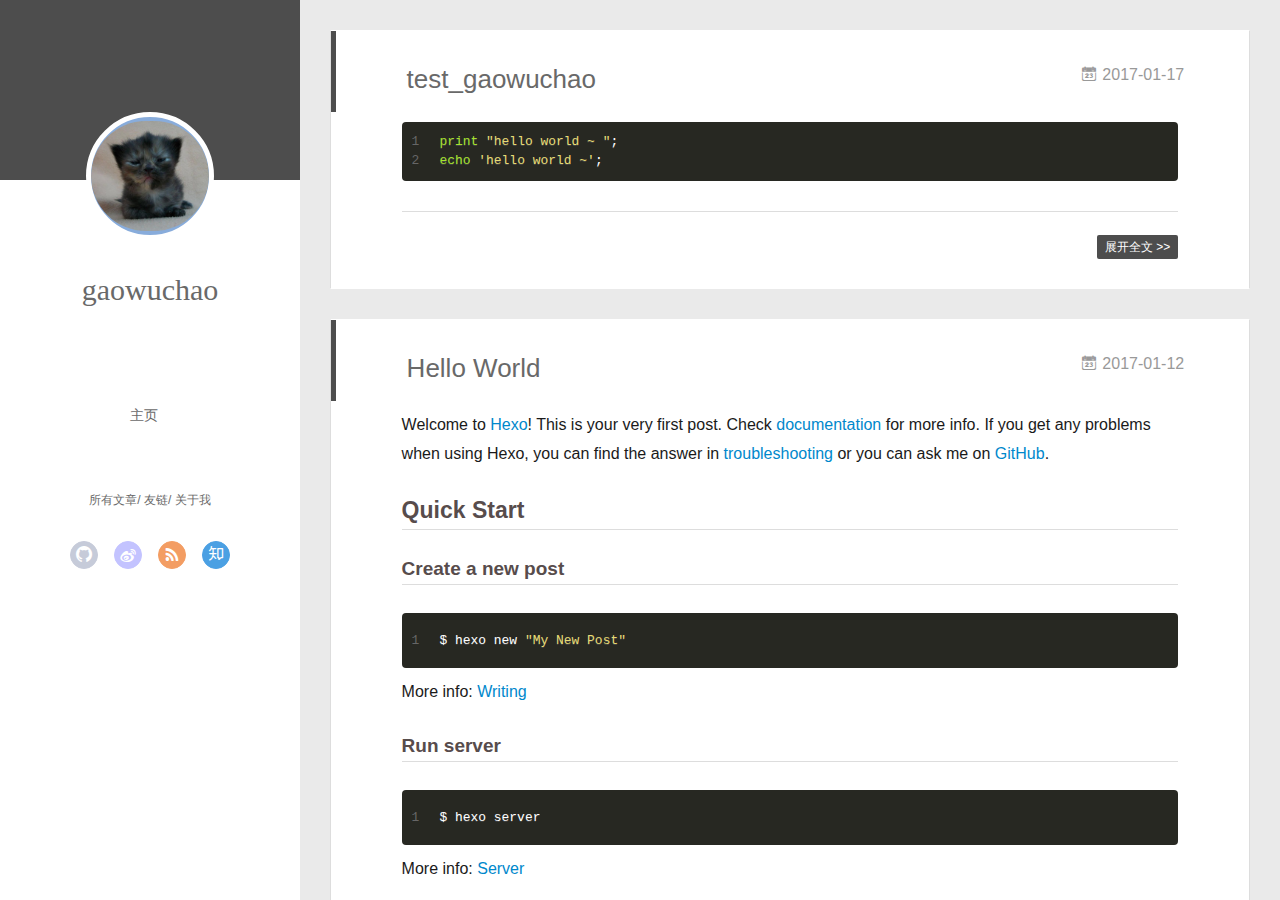
==== commit f9b91f8a: "Site updated: 2017-01-18 10:27:35" ====
--- a/index.html
+++ b/index.html
@@ -152,7 +152,7 @@
         
   
     <h1 itemprop="name">
-      <a class="article-title" href="/2017/01/17/test-标题/">test_title</a>
+      <a class="article-title" href="/2017/01/17/test-标题/">test_gaowuchao</a>
     </h1>
   
 
@@ -165,7 +165,7 @@
     
     <div class="article-entry" itemprop="articleBody">
       
-        <figure class="highlight bash"><table><tr><td class="gutter"><pre><div class="line">1</div></pre></td><td class="code"><pre><div class="line">aaa</div></pre></td></tr></table></figure>
+        <figure class="highlight bash"><table><tr><td class="gutter"><pre><div class="line">1</div><div class="line">2</div></pre></td><td class="code"><pre><div class="line"><span class="built_in">print</span> <span class="string">"hello world ~ "</span>;</div><div class="line"><span class="built_in">echo</span> <span class="string">'hello world ~'</span>;</div></pre></td></tr></table></figure>
       
 
       
@@ -173,17 +173,6 @@
     <div class="article-info article-info-index">
       
       
-	<div class="article-tag tagcloud">
-		<i class="icon-price-tags icon"></i>
-		<ul class="article-tag-list">
-			 
-        		<li class="article-tag-list-item">
-        			<a href="javascript:void(0)" class="js-tag article-tag-list-link color3">git文章测试</a>
-        		</li>
-      		
-		</ul>
-	</div>
-
       
 
       
@@ -352,10 +341,6 @@
             <input type="checkbox" q-on="click:toggleTag(e)" q-attr="checked:showTags">
           </label>
           <ul class="article-tag-list" q-show="showTags">
-             
-              <li class="article-tag-list-item">
-                <a href="javascript:void(0)" class="js-tag color3">git文章测试</a>
-              </li>
             
             <div class="clearfix"></div>
           </ul>
